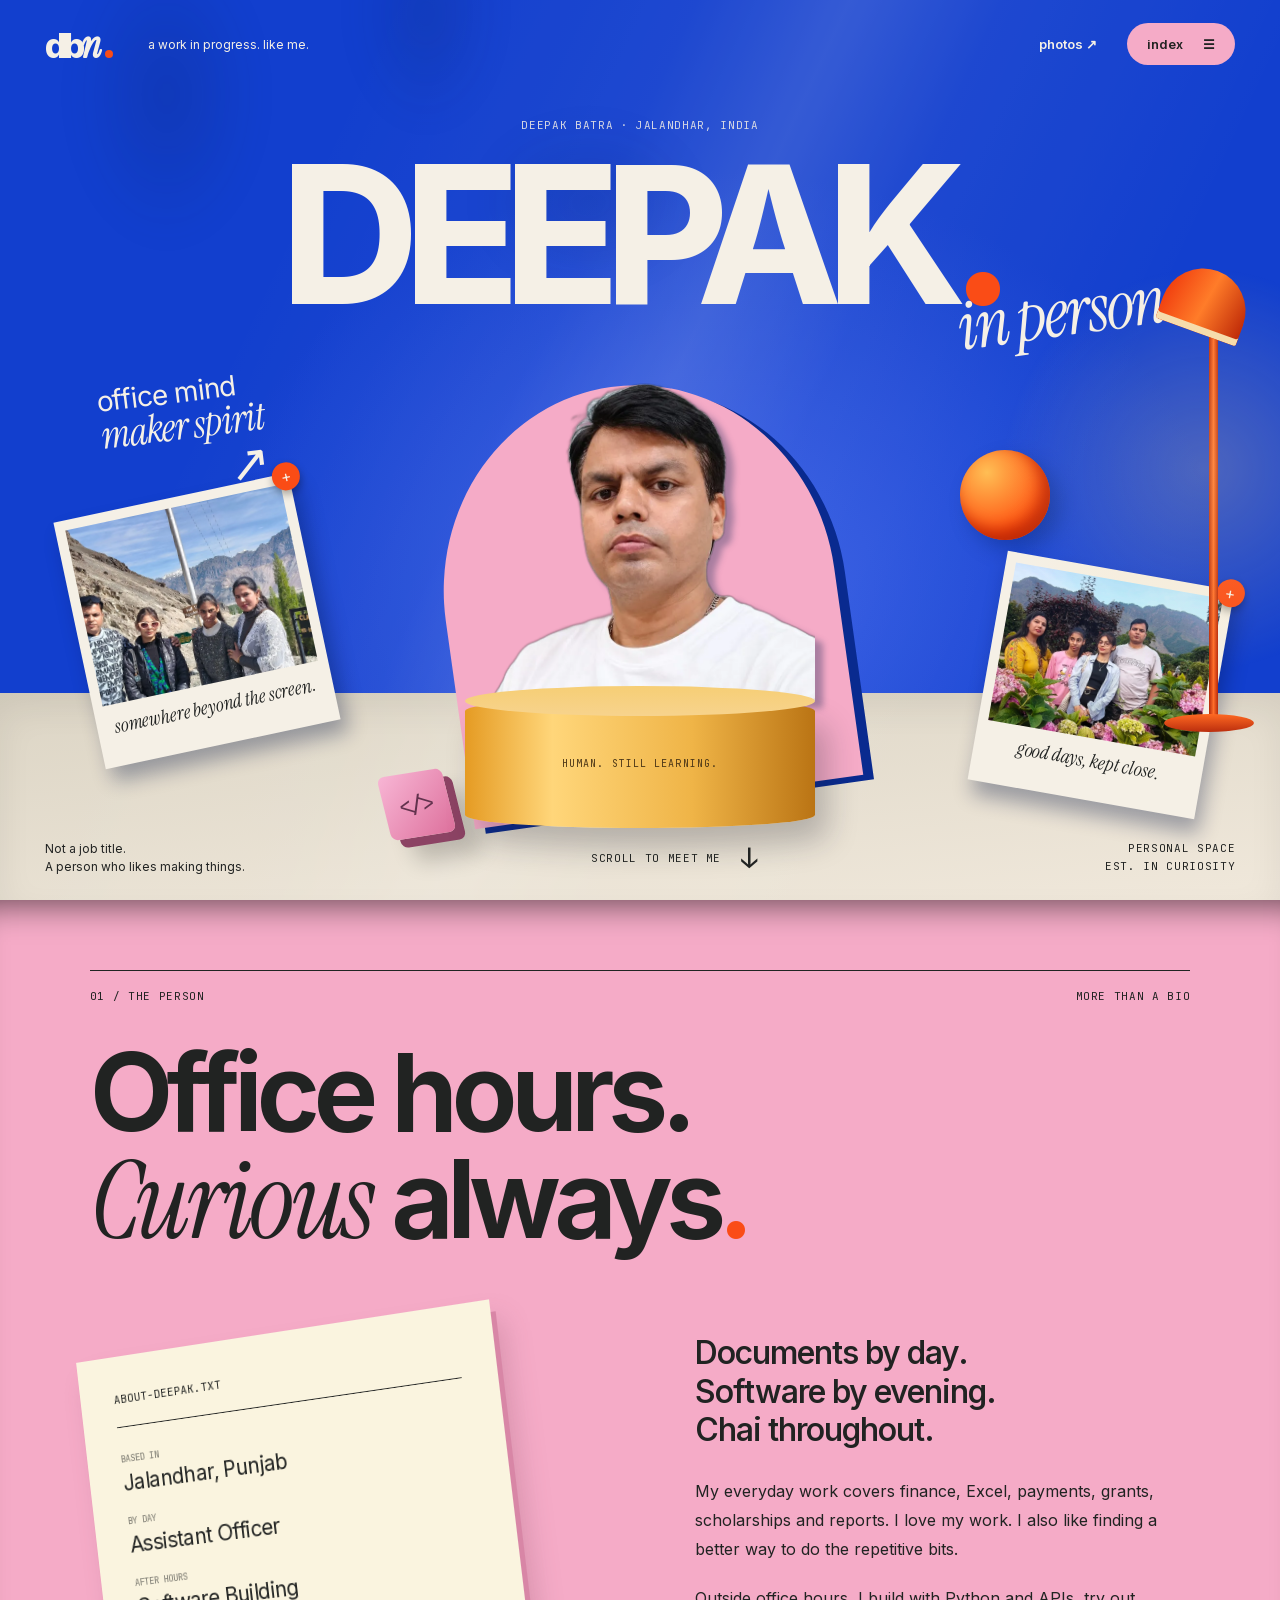
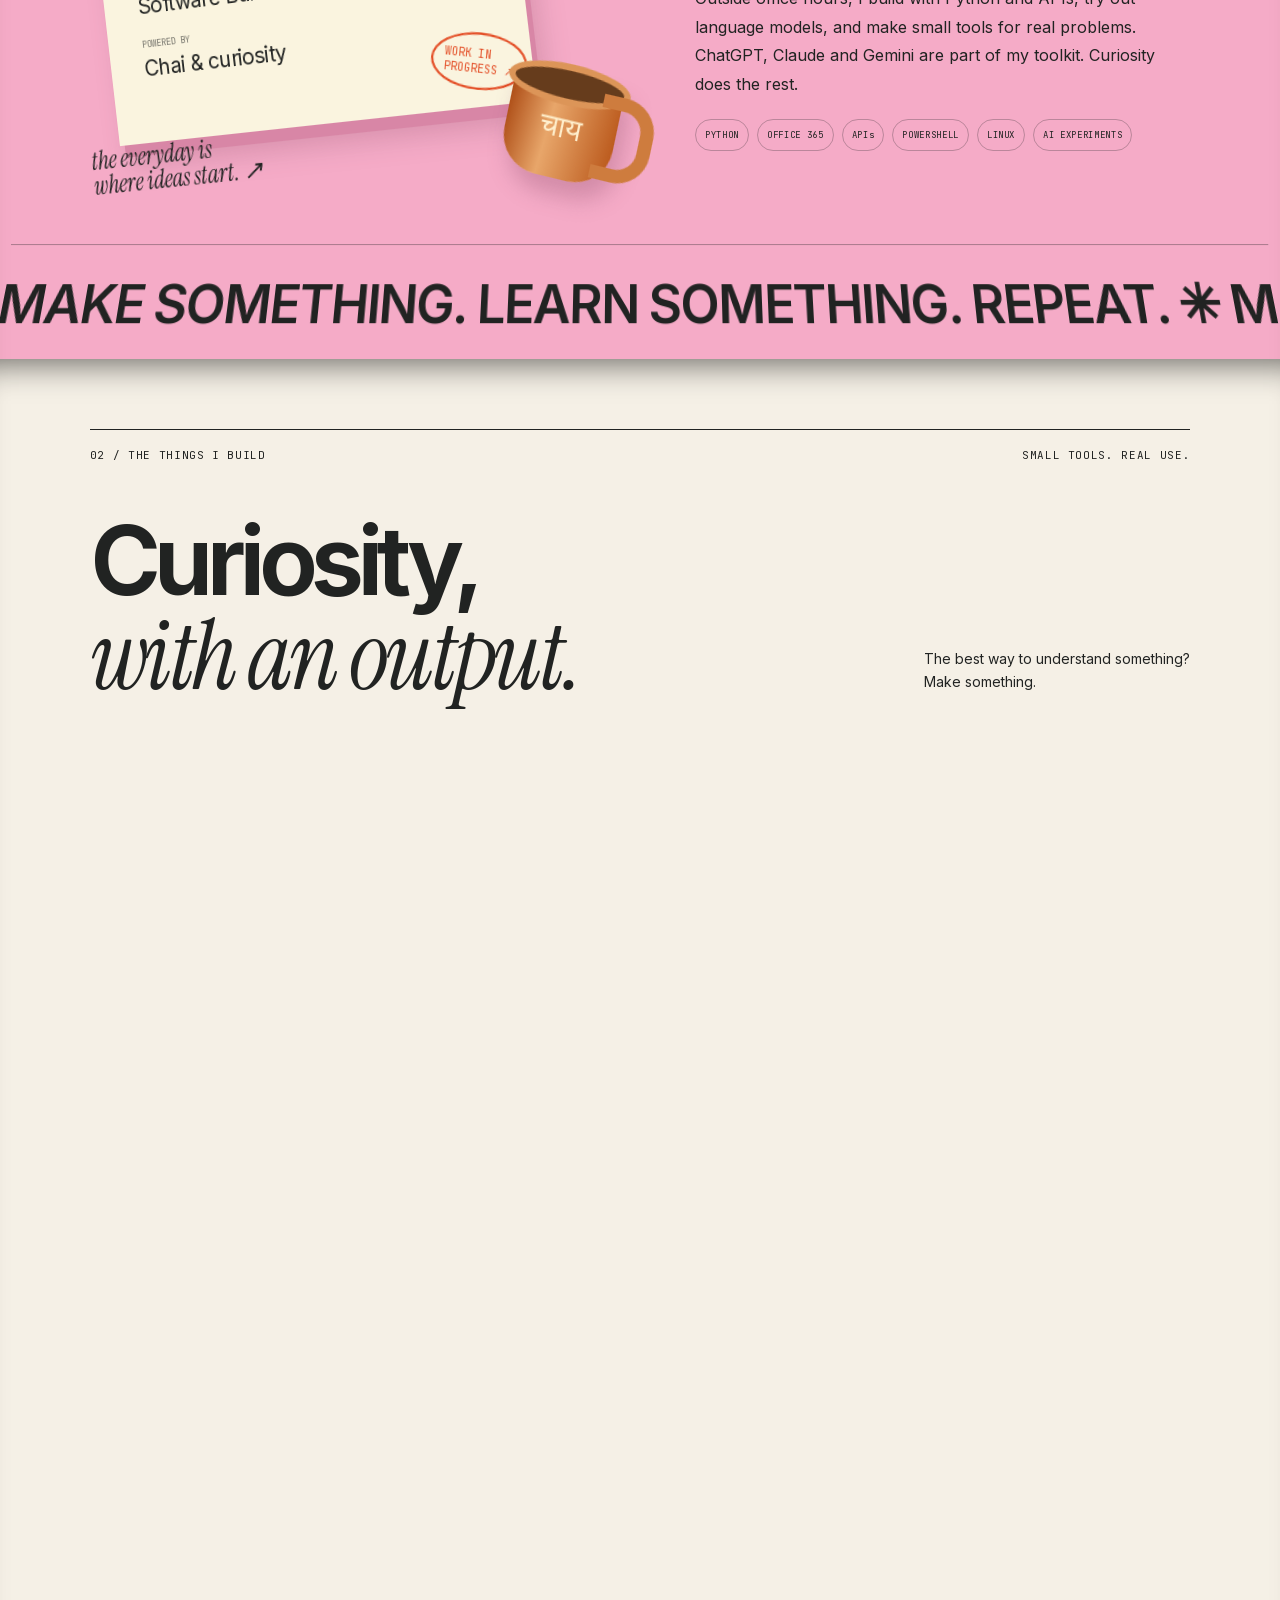
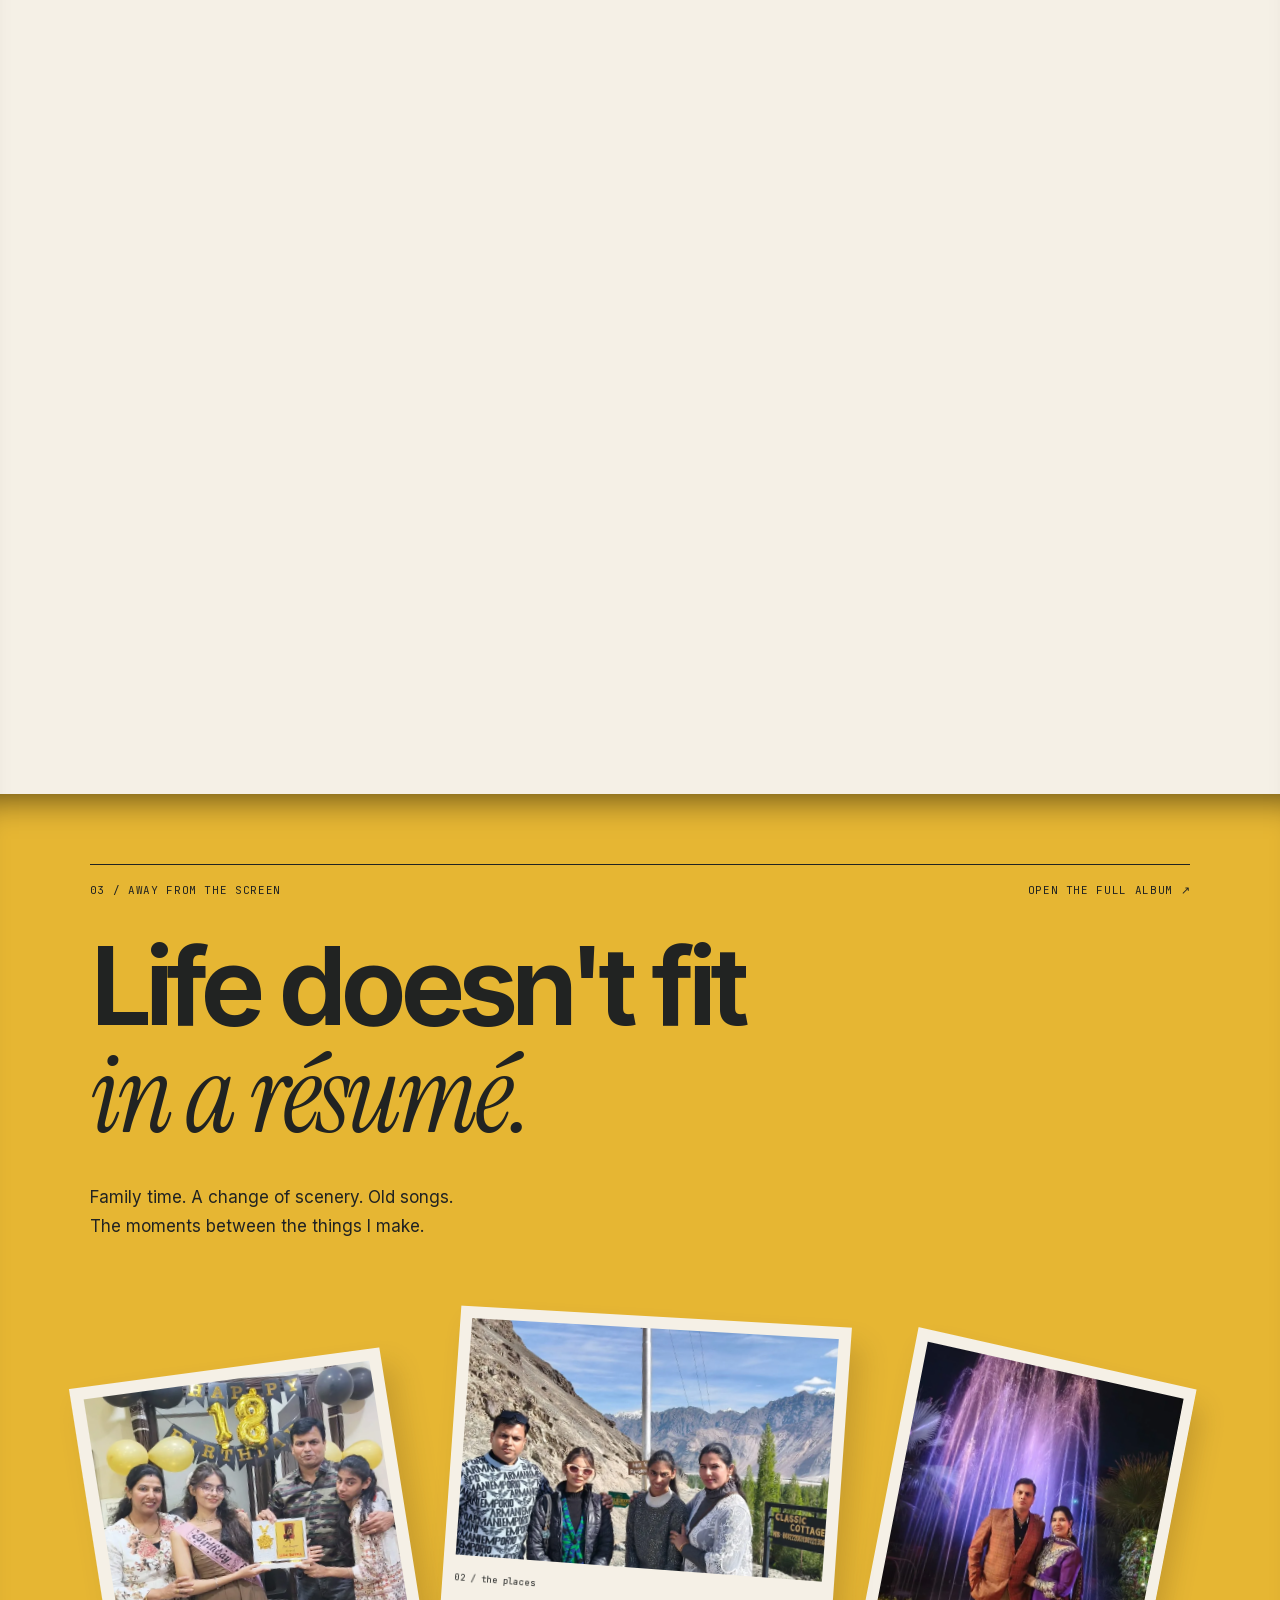
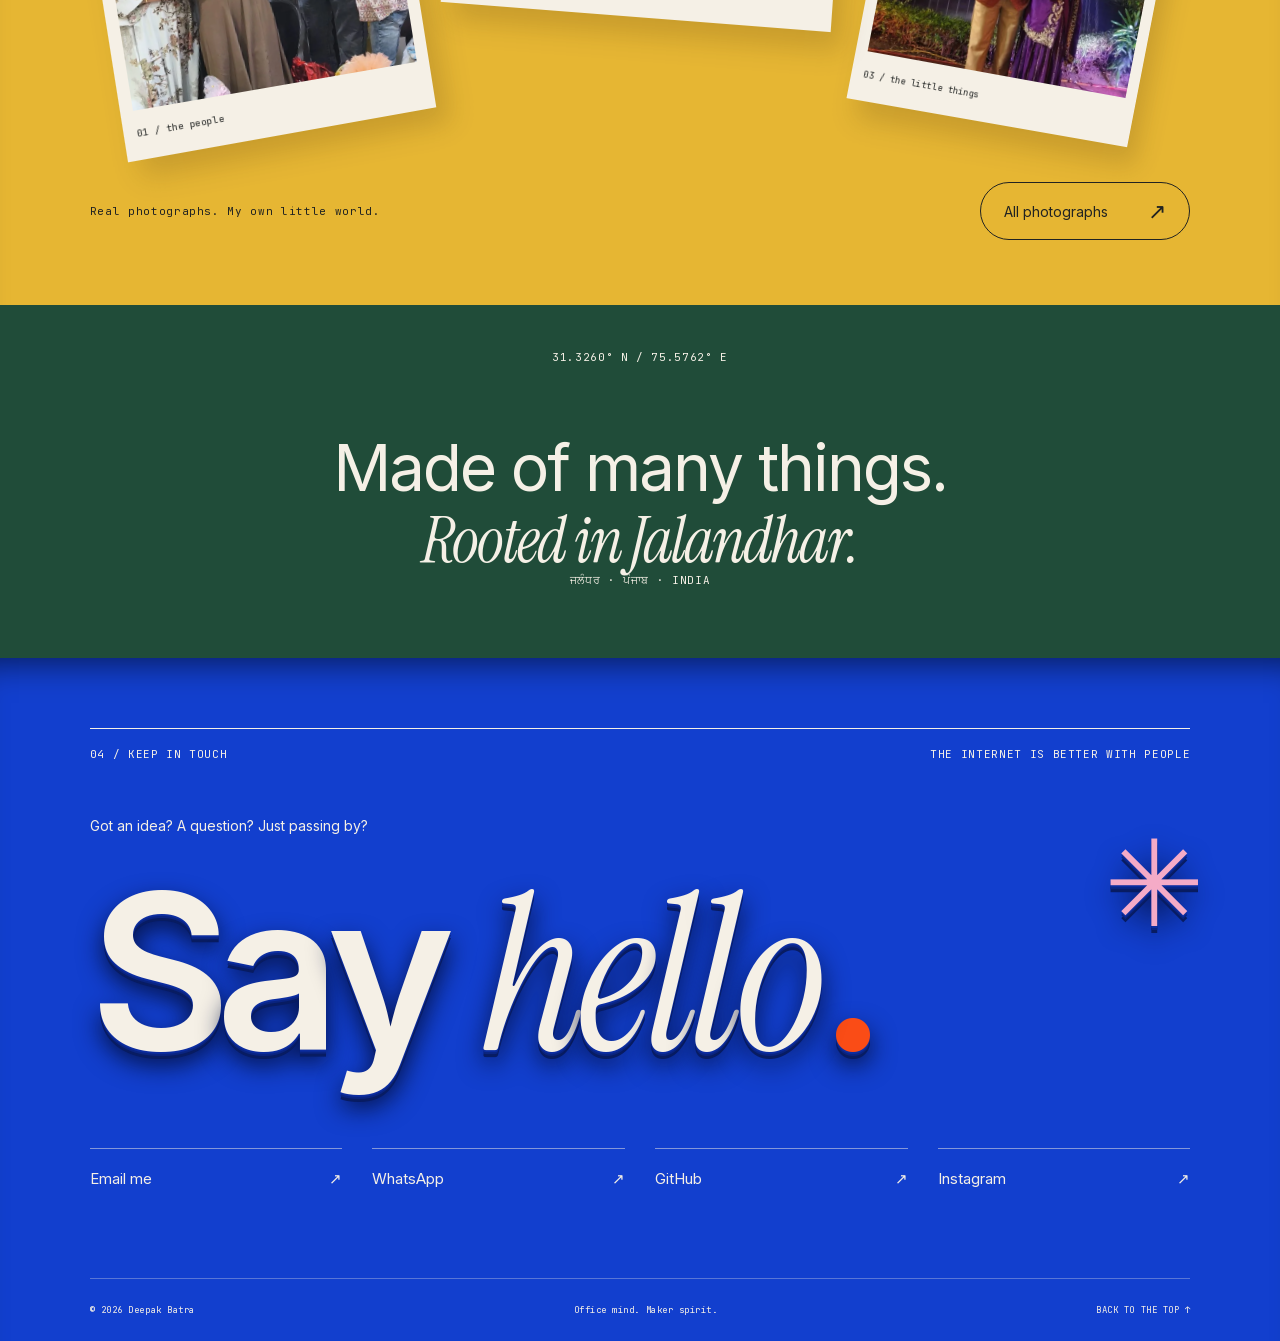
==== index.html @ c592c17b "Refactor index.html for improved layout and animations Updated styles and structure for various sect" ====
<!DOCTYPE html>
<html lang="en">
<head>
<meta charset="UTF-8"><meta name="viewport" content="width=device-width, initial-scale=1">
<title>Deepak Batra | Office mind. Maker spirit.</title>
<meta name="description" content="Deepak Batra, Assistant Officer and software builder in Jalandhar, Punjab. A little work, a little life, a lot of curiosity.">
<meta name="theme-color" content="#123fce"><link rel="canonical" href="https://deepak.my.id/">
<meta property="og:title" content="Deepak Batra | Office mind. Maker spirit."><meta property="og:description" content="A little work, a little life, a lot of curiosity. From Jalandhar, Punjab."><meta property="og:image" content="https://deepak.my.id/portrait-720.jpg"><meta property="og:url" content="https://deepak.my.id/"><meta property="og:type" content="website"><meta name="twitter:card" content="summary_large_image">
<link rel="icon" href="icon.svg"><link rel="manifest" href="manifest.webmanifest"><link rel="preload" href="f-inter.woff2" as="font" type="font/woff2" crossorigin><style>@font-face{font-family:Inter;src:url('f-inter.woff2') format('woff2');font-weight:100 900;font-display:swap}@font-face{font-family:Instrument;src:url('f-instrument-serif.woff2') format('woff2');font-display:swap}@font-face{font-family:Instrument;src:url('f-instrument-serif-italic.woff2') format('woff2');font-style:italic;font-display:swap}@font-face{font-family:Mono;src:url('f-jetbrains-mono.woff2') format('woff2');font-display:swap}
:root{--blue:#123fce;--pink:#f5abc7;--cream:#f5f0e6;--ink:#212322;--orange:#fa4c16;--yellow:#e6b633;--green:#204c39}*{box-sizing:border-box}html{scroll-behavior:smooth;scroll-padding-top:90px}body{margin:0;background:var(--blue);font-family:Inter,Arial,sans-serif;color:var(--ink);-webkit-font-smoothing:antialiased}a{color:inherit;text-decoration:none}button{font:inherit;cursor:pointer}a:focus-visible,button:focus-visible{outline:3px solid var(--orange);outline-offset:5px}::selection{background:var(--orange);color:var(--cream)}h1,h2,h3,p,figure{margin:0}h2{font-size:clamp(64px,8.5vw,132px);line-height:.98;letter-spacing:-.065em;font-weight:650}h2 em{font-family:Instrument,Georgia,serif;font-weight:400;letter-spacing:-.035em}small{font:12px Mono,monospace}.dot{color:var(--orange)}.eyebrow,.section-label,.edition,.scroll-link,.skills,.album-photo span,.album-footer>span,footer,.hometown>span{font:11px Mono,monospace;letter-spacing:.06em}.skip{position:fixed;left:15px;top:-100px;background:var(--cream);padding:15px;z-index:200}.skip:focus{top:10px}.nav{position:fixed;top:0;left:0;width:100%;height:88px;padding:0 3.5%;display:flex;align-items:center;gap:35px;color:var(--cream);z-index:100;transition:background .3s,color .3s}.nav.scrolled{background:rgba(245,240,230,.96);color:var(--ink);border-bottom:1px solid #21232220;backdrop-filter:blur(10px)}.brand{font-size:35px;font-weight:800;letter-spacing:-4px;display:flex;align-items:baseline}.brand span{font-family:Instrument,serif;font-style:italic;font-size:39px}.brand i{display:block;width:8px;height:8px;border-radius:50%;background:var(--orange);margin-left:8px}.nav-caption{font-size:12px}.nav>nav{margin-left:auto;display:flex;align-items:center;gap:30px;font-size:13px;font-weight:600}.nav button{border:0;background:var(--pink);color:var(--ink);border-radius:40px;padding:13px 20px;display:flex;gap:20px;align-items:center}.nav a:hover{text-decoration:underline;text-underline-offset:5px}#index-menu{position:fixed;right:3%;top:96px;padding:35px;background:var(--cream);border-radius:3px;z-index:110;box-shadow:0 20px 60px #0005;width:min(520px,94%)}#index-menu[hidden]{display:none}#index-menu nav{display:flex;flex-direction:column}#index-menu a{font-size:28px;letter-spacing:-1px;border-bottom:1px solid #2223;padding:16px 0}#index-menu small{color:var(--blue);margin-right:20px}#index-menu p{font-size:11px;margin-top:25px;display:flex;justify-content:space-between}.hero{height:max(800px,100svh);min-height:800px;max-height:1150px;position:relative;overflow:hidden;color:var(--cream);background:radial-gradient(ellipse at 56% 65%,#3960e5 0,transparent 50%),var(--blue)}.hero:after{content:'';position:absolute;bottom:0;height:23%;width:100%;background:linear-gradient(174deg,#dcd5c5,#f0e8db);z-index:0;box-shadow:inset 0 15px 35px #0001}.hero-title{position:relative;text-align:center;z-index:2;padding:118px 30px 0}.hero-title h1{font-size:clamp(90px,15vw,230px);line-height:.86;font-weight:760;letter-spacing:-.085em;white-space:nowrap;margin-top:20px}.hero-title h1 em{font-family:Instrument,serif;display:block;font-size:.35em;font-weight:400;letter-spacing:-.03em;position:absolute;right:9%;top:90%;transform:rotate(-8deg)}.hero-title .eyebrow{opacity:.85}.hero-stage{position:absolute;inset:0;perspective:1200px;z-index:3;pointer-events:none}.portrait-sculpture{position:absolute;width:350px;left:calc(50% - 175px);bottom:8%;z-index:3;will-change:transform}.cutout{width:100%;height:auto;display:block;position:relative;z-index:2;filter:drop-shadow(8px 6px 3px #00194a50)}.portrait-halo{position:absolute;inset:7% -6% 5%;border-radius:50% 50% 0 0;background:var(--pink);transform:rotate(-8deg);z-index:0;box-shadow:10px 6px 0 #092a8f}.plinth{height:130px;margin-top:-4px;position:relative;background:linear-gradient(90deg,#e59b23,#ffd67a 25%,#efb447 65%,#ba7414);border-radius:50% / 10%;box-shadow:12px 20px 30px #1c1b2740;z-index:2;display:flex;align-items:center;justify-content:center}.plinth:before{content:'';position:absolute;top:-12px;width:100%;height:30px;border-radius:50%;background:linear-gradient(#f6ce75,#f7d38d);z-index:-1}.plinth span{font:10px Mono,monospace;color:#4d3818;letter-spacing:.11em}.photo{padding:10px 10px 27px;background:var(--cream);box-shadow:6px 14px 20px #00133e55;width:240px;position:absolute;bottom:17%;color:var(--ink);transform:rotate(var(--rot))}.photo img{width:100%;height:180px;object-fit:cover;display:block}.photo figcaption{font-family:Instrument,serif;font-style:italic;text-align:center;font-size:19px;padding-top:10px}.photo-left{left:6%;--rot:-12deg}.photo-right{right:5%;bottom:11%;--rot:10deg;width:230px}.photo-right img{height:160px}.orbit-label{position:absolute;left:8%;top:42%;font-size:28px;line-height:1;letter-spacing:-1px;transform:rotate(-7deg)}.orbit-label em{font-family:Instrument,serif;font-size:39px}.orbit-label>span{font-size:50px;display:block;text-align:right}.sun-disc{position:absolute;right:18%;top:50%;width:90px;height:90px;background:radial-gradient(circle at 30% 25%,#ffbe54,#ff4d0d 70%);border-radius:50%;box-shadow:inset -8px -9px 15px #bf2906,10px 10px 20px #09266960}.lamp{position:absolute;right:2%;bottom:20%;height:49%;width:90px;z-index:0}.lamp b{height:100%;width:9px;background:linear-gradient(90deg,#b52909,#ff6e29,#b72909);position:absolute;left:50%;border-radius:8px}.lamp i{position:absolute;left:0;top:-10px;width:85px;height:65px;border-radius:45px 45px 3px 3px;background:linear-gradient(100deg,#ef370c,#ff7c29,#bd2807);transform:rotate(20deg);z-index:2;box-shadow:inset 0 -7px 0 #f6dcab}.lamp span{position:absolute;bottom:-12px;width:90px;height:18px;background:linear-gradient(#ff6922,#bb2e0e);border-radius:50%}.cube{position:absolute;bottom:7%;left:30%;width:65px;height:65px;background:linear-gradient(135deg,#f8b6d5,#dd709c);transform:rotate(-14deg) skewY(5deg);border-radius:7px;box-shadow:8px 9px 0 #8c4364,20px 25px 22px #0003;display:grid;place-content:center;color:#62324d;font:22px Mono}.hero-bottom{position:absolute;bottom:24px;left:3.5%;right:3.5%;display:flex;justify-content:space-between;align-items:end;z-index:4;color:var(--ink)}.hero-bottom p{font-size:12px;line-height:1.5}.scroll-link{display:flex;align-items:center;gap:20px}.scroll-link span{font-size:28px}.edition{text-align:right;line-height:1.7}.section-label{display:flex;justify-content:space-between;gap:20px;padding-bottom:36px;border-top:1px solid currentColor;padding-top:18px;opacity:.8}.about{background:var(--pink);padding:70px 7% 0;overflow:hidden}.about h2{max-width:1000px}.about-layout{display:grid;grid-template-columns:1fr 1fr;gap:10%;align-items:center;padding:80px 0 95px}.about-copy p{font-size:16px;line-height:1.8;margin-bottom:20px;max-width:490px}.about-copy .lead{font-size:32px;line-height:1.2;letter-spacing:-1px;font-weight:550;margin-bottom:28px}.about-art{position:relative;min-height:410px;perspective:800px}.paper{width:85%;padding:35px;background:#faf4df;transform:rotate(-7deg);box-shadow:5px 12px 0 #d886a6,10px 20px 25px #72395438}.paper>span{font:11px Mono;border-bottom:1px solid;padding-bottom:20px;display:block}.paper dl{margin:25px 0}.paper dt{font:9px Mono;opacity:.6;margin-top:19px}.paper dd{font-size:21px;letter-spacing:-.6px;margin:5px 0 0}.paper-stamp{color:#e34c24;border:2px solid;padding:10px;font:10px Mono;line-height:1.3;position:absolute;right:18px;bottom:28px;transform:rotate(12deg);border-radius:50%}.mug{position:absolute;width:100px;height:94px;background:linear-gradient(95deg,#ac4b14,#e8a66a 40%,#ba581b);bottom:-5px;right:-2%;border-radius:8px 8px 35px 35px;transform:rotate(12deg);box-shadow:8px 14px 20px #75385445;display:grid;place-items:center;color:#fff0ce;font-size:27px}.mug:before{content:'';position:absolute;top:-9px;width:100px;height:25px;border:6px solid #dc9558;background:#663c1c;border-radius:50%}.mug:after{content:'';position:absolute;right:-33px;top:10px;width:38px;height:52px;border:12px solid #ce7c3e;border-left:0;border-radius:0 30px 30px 0}.scribble{position:absolute;left:0;bottom:-32px;transform:rotate(-7deg);font:24px/1 Instrument,serif;font-style:italic}.skills{display:flex;flex-wrap:wrap;gap:8px}.skills span{border:1px solid #21232244;border-radius:30px;padding:9px;font-size:9px}.marquee{border-top:1px solid #21232255;white-space:nowrap;font-size:clamp(24px,4vw,60px);font-weight:600;letter-spacing:-2px;padding:25px 0;margin:0 -8.2%}.marquee span{display:block;width:max-content;animation:marquee 28s linear infinite}@keyframes marquee{to{transform:translateX(-50%)}}.work{background:var(--cream);padding:70px 7% 110px}.work-heading{display:flex;justify-content:space-between;gap:40px;align-items:end;margin:15px 0 65px}.work-heading h2{font-size:clamp(60px,7.5vw,110px)}.work-heading p{font-size:14px;line-height:1.7;padding-bottom:10px}.work-deck{padding-bottom:25px}.work-card{position:sticky;top:calc(108px + var(--i)*10px);background:var(--card);color:var(--card-ink);border-radius:10px;margin-top:25px;padding:40px;min-height:420px;box-shadow:0 -3px 0 #fff7,0 18px 35px #24232225;transform:rotate(var(--angle));transform-origin:50% 0;display:grid;grid-template-columns:1.15fr 1fr;gap:40px;overflow:hidden}.work-card small{font-size:10px;letter-spacing:.06em}.work-card h3{font-size:clamp(35px,4.8vw,68px);letter-spacing:-.06em;line-height:1.02;margin:35px 0 22px}.work-card p{font-size:14px;line-height:1.7;max-width:420px}.work-card .project-link{display:inline-block;border-bottom:1px solid;padding:12px 0;margin-top:16px;font-size:13px}.work-demo{align-self:center;justify-self:center;width:100%;height:270px;display:flex;align-items:center;justify-content:center;position:relative;perspective:800px}.demo-window{background:#fffbf0;color:var(--ink);width:90%;min-height:200px;border-radius:8px;box-shadow:12px 16px 0 #0003;transform:rotateY(-10deg) rotateZ(5deg);padding:22px;font-family:Mono;font-size:12px}.window-dots{border-bottom:1px solid #21232233;letter-spacing:5px;color:#ce704c;padding-bottom:15px;font-size:12px}.demo-window pre{font-size:12px;line-height:1.9;white-space:pre-wrap}.record{width:210px;height:210px;border-radius:50%;background:repeating-radial-gradient(#282724 0 2px,#181918 3px 5px);box-shadow:15px 22px 20px #0003;display:grid;place-items:center;transform:rotate(-15deg)}.record div{border-radius:50%;width:90px;height:90px;background:var(--pink);color:var(--ink);display:grid;place-items:center;text-align:center;font:11px Mono;transform:rotate(15deg)}.record div:after{content:'';height:10px;width:10px;background:var(--cream);border-radius:50%;position:absolute}.demo-grid{width:220px;height:220px;display:grid;grid-template-columns:1fr 1fr;gap:12px;transform:rotate(-8deg)}.demo-grid span{display:grid;place-content:center;background:#ffffff44;border-radius:12px;font-size:50px;box-shadow:6px 7px 0 #0003}.life{padding:70px 7% 0;background:var(--yellow);overflow:hidden}.life-intro{font-size:17px;line-height:1.7;margin-top:35px}.album{display:grid;grid-template-columns:1fr 1.3fr 1fr;gap:4%;align-items:center;padding:90px 10px 70px}.album-photo{padding:12px 12px 20px;background:var(--cream);box-shadow:12px 18px 25px #553b1233;display:block;transition:transform .4s}.album-photo img{width:100%;height:310px;object-fit:cover;display:block}.album-photo span{display:block;padding-top:17px;font-size:9px}.a1{transform:rotate(-9deg)}.a2{transform:rotate(4deg);z-index:2}.a2 img{height:240px}.a3{transform:rotate(11deg)}.album-photo:hover{transform:rotate(0) translateY(-12px)}.album-footer{display:flex;align-items:center;justify-content:space-between;padding:10px 0 65px}.pill{border:1px solid;border-radius:40px;padding:15px 23px;font-size:14px;display:flex;gap:40px;align-items:center}.pill span{font-size:22px}.hometown{margin:0 -8.2%;background:var(--green);color:var(--cream);padding:55px 8%;text-align:center;position:relative}.hometown p{font-size:clamp(36px,5vw,70px);line-height:1.1;letter-spacing:-2px;margin:30px 0}.hometown em{font-family:Instrument,serif;font-weight:400}.contact{padding:70px 7% 25px;background:var(--blue);color:var(--cream);overflow:hidden}.contact>p{font-size:14px;margin:20px 0 30px}.contact h2{font-size:clamp(100px,17vw,245px);white-space:nowrap;position:relative;font-weight:600}.hello-star{position:absolute;right:0;top:-40px;color:var(--pink);font-weight:400;font-size:.55em;animation:spin 40s linear infinite}@keyframes spin{to{transform:rotate(360deg)}}.contact-links{display:grid;grid-template-columns:repeat(4,1fr);gap:30px;margin:65px 0 90px}.contact-links a{border-top:1px solid #f5f0e680;padding-top:20px;display:flex;justify-content:space-between;font-size:15px}.contact-links a:hover{color:var(--pink)}footer{display:flex;justify-content:space-between;gap:20px;align-items:center;border-top:1px solid #f5f0e650;padding-top:25px;font-size:9px}.floating-gallery,.back-top{position:fixed;bottom:18px;z-index:40;background:var(--cream);color:var(--ink);border:1px solid #21232244;box-shadow:0 3px 10px #0002;font:10px Mono;display:none}.floating-gallery{left:15px;border-radius:30px;padding:13px 17px}.back-top{right:15px;border-radius:50%;width:40px;height:40px;place-content:center;font-size:20px}body.past-hero .back-top{display:grid}
@media(min-width:1600px){.portrait-sculpture{width:430px;left:calc(50% - 215px)}.photo-left{left:11%;width:300px}.photo-right{right:10%;width:290px}.photo img{height:230px}.photo-right img{height:210px}.orbit-label{left:12%}}
@media(max-width:850px){.nav-caption{display:none}.hero-title{padding-top:130px}.hero-title h1{font-size:17vw}.hero-title h1 em{right:7%;top:108%}.photo-left{left:-3%;width:195px;bottom:24%}.photo-right{right:-3%;width:190px;bottom:14%}.photo img{height:145px}.photo-right img{height:130px}.portrait-sculpture{width:300px;left:calc(50% - 150px);bottom:10%}.orbit-label{top:36%;left:5%;font-size:21px}.orbit-label em{font-size:29px}.lamp{height:40%;right:-3%;bottom:24%}.sun-disc{width:65px;height:65px;right:9%;top:40%}.cube{left:27%;bottom:8%;width:45px;height:45px;font-size:16px}.about-layout{gap:8%;padding-top:65px}.paper{width:100%;padding:25px}.paper dd{font-size:18px}.paper-stamp{display:none}.about-copy .lead{font-size:27px}.about-art{min-height:380px}.work-card{padding:30px;gap:20px}.work-card h3{font-size:40px}.album-photo img{height:230px}.a2 img{height:190px}.contact-links{gap:20px}.edition{display:none}.hero-bottom{align-items:center}}
@media(max-width:600px){html{scroll-padding-top:80px}.nav{height:72px;padding:0 5%}.brand{font-size:30px}.brand span{font-size:34px}.nav>nav{gap:18px;font-size:12px}.nav button{padding:10px 15px;gap:16px}#index-menu{top:80px;padding:20px}#index-menu a{font-size:24px}.hero{height:850px;min-height:850px;max-height:none}.hero-title{padding:108px 15px 0}.hero-title .eyebrow{font-size:9px;letter-spacing:.09em}.hero-title h1{font-size:20vw;letter-spacing:-.08em;margin-top:23px}.hero-title h1 em{font-size:.5em;right:8%;top:111%}.portrait-sculpture{width:240px;left:calc(50% - 120px);bottom:17%}.plinth{height:105px}.plinth span{font-size:8px}.photo-left{width:130px;left:-18px;bottom:26%;padding:6px 6px 15px;z-index:1;--rot:-14deg}.photo-right{width:128px;right:-17px;bottom:18%;padding:6px 6px 15px;z-index:4;--rot:14deg}.photo img{height:115px}.photo-right img{height:90px}.photo figcaption{font-size:12px;padding-top:7px}.orbit-label{left:7%;top:35%;font-size:16px;letter-spacing:-.5px}.orbit-label em{font-size:24px}.orbit-label>span{font-size:30px}.sun-disc{width:50px;height:50px;top:37%;right:9%}.lamp{right:-12px;height:250px;bottom:26%;transform:scale(.7);transform-origin:bottom right}.cube{bottom:14%;left:16%;width:40px;height:40px;font-size:14px}.hero:after{height:29%}.hero-bottom{bottom:30px;left:6%;right:6%;display:block}.hero-bottom p{font-size:12px}.scroll-link{position:absolute;right:0;bottom:0;font-size:8px;gap:9px;max-width:140px;line-height:1.7}.scroll-link span{font-size:24px}.section-label{font-size:9px;padding-bottom:30px;padding-top:15px;gap:15px}.section-label span:last-child{text-align:right}.about,.work,.life,.contact{padding-left:6%;padding-right:6%;padding-top:46px}h2{font-size:62px;letter-spacing:-.06em}.about h2{font-size:16vw}.about-layout{grid-template-columns:1fr;gap:70px;padding:55px 0 65px}.about-art{width:90%;margin:auto;min-height:345px}.paper{width:90%;padding:28px}.paper dd{font-size:20px}.mug{width:85px;height:80px;right:-3%}.mug:before{width:85px}.scribble{font-size:22px;bottom:-32px}.about-copy p{font-size:15px}.about-copy .lead{font-size:32px}.skills{gap:6px}.skills span{padding:8px;font-size:9px}.marquee{margin:0 -7%;padding:18px 0;font-size:30px;letter-spacing:-1px}.work{padding-bottom:65px}.work-heading{display:block;margin:5px 0 40px}.work-heading h2{font-size:15vw}.work-heading p{font-size:13px;margin-top:25px}.work-card{top:calc(86px + var(--i)*5px);grid-template-columns:1fr;gap:16px;padding:25px;min-height:510px;margin-top:24px;transform:rotate(calc(var(--angle)*.5))}.work-card small{font-size:9px}.work-card h3{font-size:39px;margin:22px 0 16px}.work-card p{font-size:13px;line-height:1.6}.work-demo{height:175px}.demo-window{min-height:155px;max-width:240px;padding:15px}.demo-window pre{font-size:10px;line-height:1.6}.record{width:150px;height:150px}.record div{width:67px;height:67px;font-size:8px}.demo-grid{width:155px;height:155px;gap:9px}.demo-grid span{font-size:35px}.life h2{font-size:15vw}.life-intro{font-size:14px;line-height:1.6;margin-top:25px}.album{grid-template-columns:1fr 1fr;gap:7%;padding:55px 3px 35px;align-items:center}.album-photo{padding:7px 7px 14px}.album-photo img{height:190px}.a2 img{height:140px}.a3{width:65%;grid-column:1/-1;justify-self:center;margin-top:20px;transform:rotate(-5deg)}.a3 img{height:220px;object-position:center 65%}.album-photo span{font-size:8px;padding-top:12px}.album-footer{align-items:start;gap:20px;flex-direction:column;padding-bottom:40px}.album-footer>span{font-size:9px}.pill{width:100%;justify-content:space-between;padding:12px 18px}.hometown{margin:0 -7%;padding:40px 7%}.hometown>span{font-size:9px}.hometown p{font-size:37px;letter-spacing:-1px;margin:25px 0}.contact{padding-bottom:90px}.contact .section-label{font-size:8px}.contact>p{font-size:12px;max-width:250px;line-height:1.6}.contact h2{font-size:21vw;letter-spacing:-.07em}.hello-star{font-size:.42em;top:-10px;right:-4%}.contact-links{grid-template-columns:1fr 1fr;gap:30px 22px;margin:45px 0 60px}.contact-links a{font-size:13px;padding-top:15px}footer{flex-wrap:wrap;gap:18px;font-size:8px}footer span:nth-child(2){display:none}footer a{margin-left:auto}.floating-gallery{display:block}.back-top{bottom:18px}}
@media(prefers-reduced-motion:reduce){html{scroll-behavior:auto}*,*:before,*:after{animation:none!important;transition:none!important}.work-card{position:relative;top:auto}.hero-stage [data-depth]{will-change:auto}}

@media(max-width:600px){.hero-bottom{bottom:82px}.hero{height:850px}.hero-bottom .scroll-link{bottom:0}}
/* interactive prints, living light, project close-ups (2026-11-22) */
.light-sweep{position:absolute;inset:-25%;background:linear-gradient(115deg,transparent 32%,#ffe9b60d 44%,#fff6e026 50%,#ffe9b60d 56%,transparent 68%);mix-blend-mode:screen;animation:sweep 24s ease-in-out infinite alternate;pointer-events:none;z-index:1}
@keyframes sweep{from{transform:translateX(-16%)}to{transform:translateX(16%)}}
.leaf-shadow{position:absolute;top:-12%;left:-8%;width:75%;height:75%;background:radial-gradient(130px 210px at 28% 30%,#071a4529,transparent 70%),radial-gradient(100px 160px at 55% 18%,#071a4524,transparent 70%),radial-gradient(160px 120px at 72% 46%,#071a4520,transparent 70%);filter:blur(15px);animation:leaves 19s ease-in-out infinite alternate;pointer-events:none;z-index:1}
@keyframes leaves{from{transform:translate(0,0)}to{transform:translate(5%,4%) rotate(2.5deg)}}
.pointer-light{position:absolute;width:640px;height:640px;left:var(--lx,72%);top:var(--ly,38%);transform:translate(-50%,-50%);background:radial-gradient(circle,#fff3d614,transparent 62%);pointer-events:none;z-index:2;opacity:0;transition:opacity .9s}
.hero.lit .pointer-light{opacity:1}
.lamp-glow{position:absolute;top:-40px;left:-190px;width:460px;height:460px;background:radial-gradient(circle,#ffd98f40,transparent 62%);animation:breathe 9s ease-in-out infinite;pointer-events:none;z-index:1}
@keyframes breathe{0%,100%{opacity:.4}50%{opacity:.7}}
.photo{pointer-events:auto;cursor:pointer;transition:box-shadow .5s}
.photo:after{content:'+';position:absolute;right:-11px;top:-11px;width:28px;height:28px;border-radius:50%;background:var(--orange);color:var(--cream);display:grid;place-content:center;font-size:16px;line-height:1;box-shadow:0 4px 9px #0005;transition:transform .45s}
.photo:hover:after,.photo:focus-visible:after{transform:scale(1.15)}
.photo.open{position:fixed;left:50%;top:50%;transform:translate(-50%,-52%) rotate(0);width:min(78vw,380px);z-index:150;box-shadow:0 40px 90px #000d1fb0;animation:printIn .45s cubic-bezier(.25,.9,.3,1.1)}
.photo.open img{height:auto;max-height:52vh}
.photo.open figcaption{font-size:21px}
.photo.open:after{content:'\00d7';font-size:19px}
@keyframes printIn{from{opacity:0;transform:translate(-50%,-46%) scale(.55) rotate(-4deg)}to{opacity:1;transform:translate(-50%,-52%) scale(1) rotate(0)}}
#photo-dim{position:fixed;inset:0;background:#08143880;opacity:0;pointer-events:none;transition:opacity .45s;z-index:140}
#photo-dim.on{opacity:1;pointer-events:auto}
.closeup-toggle{margin-top:20px;border:1px solid currentColor;background:transparent;color:inherit;border-radius:30px;padding:11px 19px;font:10px Mono,monospace;letter-spacing:.08em}
.closeup-toggle:hover{background:#ffffff22}
.closeup{display:none;margin-top:24px;flex-direction:column;gap:16px}
.work-card.expanded .closeup{display:flex}
.closeup-note{font-family:Instrument,Georgia,serif;font-style:italic;font-size:19px;line-height:1.5;max-width:560px;margin:0}
.closeup-stack{font-size:9px;letter-spacing:.08em;opacity:.75;border-top:1px solid currentColor;padding-top:13px;display:block}
img.closeup-shot{width:min(100%,330px);height:auto;border-radius:6px;box-shadow:9px 12px 0 #0003;transform:rotate(-2deg);transition:transform .45s;background:#fff}
img.closeup-shot:hover{transform:rotate(0) scale(1.04)}
@media(max-width:600px){img.closeup-shot{width:min(100%,260px)}.closeup-note{font-size:16px}.photo.open figcaption{font-size:16px}}
@media(prefers-reduced-motion:reduce){.photo.open{animation:none!important}}

/* site-wide depth pass (2026-11-22 eve): scroll-driven 3D through every section */
.about,.work,.life,.contact{perspective:1300px}
.about-layout{perspective:1200px}
.skills{perspective:900px}
.contact-links{perspective:1000px}
.work-deck{perspective:1100px}
.depth-in{opacity:0;transform:rotateX(22deg) translateY(64px);transform-origin:50% 100%;transition:opacity .7s ease,transform .85s cubic-bezier(.19,.7,.25,1)}
.depth-in.seen{opacity:1;transform:none}
.work-card{transform:rotate(var(--angle)) rotateX(var(--crx,0deg)) translateY(var(--cty,0px)) scale(var(--csc,1))}
@media(max-width:600px){.work-card{transform:rotate(calc(var(--angle)*.5)) rotateX(var(--crx,0deg)) translateY(var(--cty,0px)) scale(var(--csc,1))}}
.about-art{transform:rotateY(var(--ry,0deg))}
.paper{transform:rotate(-7deg) translateZ(34px);transform-style:preserve-3d}
.paper-stamp{transform:rotate(12deg) translateZ(60px)}
.mug{transform:rotate(12deg) translateZ(70px)}
.scribble{transform:rotate(-7deg) translateZ(48px)}
.a1{transform:rotate(-9deg) translateY(var(--py,0px))}
.a2{transform:rotate(4deg) translateY(var(--py,0px))}
.a3{transform:rotate(11deg) translateY(var(--py,0px))}
@media(max-width:600px){.a3{transform:rotate(-5deg) translateY(var(--py,0px))}}
.album-photo{transition:opacity .7s ease,transform .18s ease-out}
.album .album-photo{opacity:0}
.album.seen .album-photo{opacity:1}
.album.seen .a2{transition-delay:.12s}
.album.seen .a3{transition-delay:.22s}
.skills span{opacity:0;transform:translateY(26px) rotate(-4deg);transition:opacity .5s ease,transform .6s cubic-bezier(.19,.7,.25,1)}
.skills.seen span{opacity:1;transform:none}
.skills.seen span:nth-child(2){transition-delay:.05s}
.skills.seen span:nth-child(3){transition-delay:.1s}
.skills.seen span:nth-child(4){transition-delay:.15s}
.skills.seen span:nth-child(5){transition-delay:.2s}
.skills.seen span:nth-child(6){transition-delay:.25s}
.contact-links a{opacity:0;transform:rotateX(38deg) translateY(44px);transform-origin:50% 100%;transition:opacity .6s ease,transform .75s cubic-bezier(.19,.7,.25,1),color .3s}
.contact-links.seen a{opacity:1;transform:none}
.contact-links.seen a:nth-child(2){transition-delay:.07s}
.contact-links.seen a:nth-child(3){transition-delay:.14s}
.contact-links.seen a:nth-child(4){transition-delay:.21s}
.contact-links.seen a:hover{transform:translateY(-5px) rotateX(9deg)}
.contact h2{text-shadow:0 2px 0 #0c2da0,0 4px 0 #0a2480,0 7px 0 #081c62,0 12px 26px #04103f}
.hometown{overflow:hidden}
.hometown p{transform:translateY(var(--hy,0px))}
.hometown>span{display:inline-block;transform:translateY(var(--hy2,0px))}
.record{animation:recordSway 12s ease-in-out infinite alternate}
@keyframes recordSway{from{transform:rotate(-15deg) rotateY(-18deg)}to{transform:rotate(-15deg) rotateY(18deg)}}
.demo-window{animation:winSway 14s ease-in-out infinite alternate}
@keyframes winSway{from{transform:rotateY(-16deg) rotateZ(5deg)}to{transform:rotateY(-3deg) rotateZ(5deg)}}
.demo-grid{animation:gridSway 13s ease-in-out infinite alternate}
@keyframes gridSway{from{transform:rotate(-8deg) rotateY(-12deg)}to{transform:rotate(-8deg) rotateY(12deg)}}
@media(prefers-reduced-motion:reduce){
.depth-in,.contact-links a,.skills span,.album .album-photo{opacity:1!important;transform:none!important}
.about-art,.hometown p,.hometown>span{transform:none!important}
.record,.demo-window,.demo-grid{animation:none!important}
}

/* pop-up studio pass (2026-11-23): every section below the hero opens like a paper theatre. Hero untouched. */
@property --uf{syntax:'<number>';inherits:true;initial-value:1}
html.js .uf{--uf:0}
html.js .uf.seen{--uf:1}
.uf{transition:--uf 1.15s cubic-bezier(.16,1.22,.32,1)}
.about,.work,.life,.contact{box-shadow:inset 0 34px 34px -30px #0009}
.about-art{transform-origin:50% 0}
html.js .about-art.uf{transform:rotateY(var(--ry,0deg)) rotateX(calc((1 - var(--uf,1))*52deg));opacity:calc(var(--uf,1))}
.about-art .paper{transform:rotate(-7deg) translateZ(34px) rotateX(var(--tx,0deg)) rotateY(var(--ty,0deg))}
.skills span{transform:translateY(26px) rotate(-4deg) rotateY(65deg)}
.work-card{opacity:var(--cop,1);perspective:1000px;transform:rotate(var(--angle)) rotateX(calc(var(--crx,0deg) + var(--px,0deg))) rotateY(var(--py2,0deg)) translateY(var(--cty,0px)) scale(var(--csc,1))}
@media(max-width:600px){.work-card{transform:rotate(calc(var(--angle)*.5)) rotateX(calc(var(--crx,0deg) + var(--px,0deg))) rotateY(var(--py2,0deg)) translateY(var(--cty,0px)) scale(var(--csc,1))}}
.work-card h3{transform:translateZ(34px)}
.work-card div>small{display:inline-block;transform:translateZ(22px)}
.work-card p{transform:translateZ(16px)}
.work-card .project-link{transform:translateZ(20px)}
.work-card .closeup-toggle{transform:translateZ(26px)}
.work-card .closeup{transform:translateZ(20px)}
.work-demo{transform:translateZ(56px)}
.marquee{transform:perspective(1200px) rotateX(12deg)}
.album{perspective:1000px}
.a1{transform:rotate(-9deg) translateY(var(--py,0px)) rotateY(var(--ry2,0deg)) translateZ(var(--tz,0px))}
.a2{transform:rotate(4deg) translateY(var(--py,0px)) rotateY(var(--ry2,0deg)) translateZ(var(--tz,0px))}
.a3{transform:rotate(11deg) translateY(var(--py,0px)) rotateY(var(--ry2,0deg)) translateZ(var(--tz,0px))}
@media(max-width:600px){.a3{transform:rotate(-5deg) translateY(var(--py,0px)) rotateY(var(--ry2,0deg)) translateZ(var(--tz,0px))}}
.album-photo:hover{transform:rotate(0) translateZ(120px) scale(1.02)}
.hometown{perspective:900px}
.hometown p{transform:translateY(var(--hy,0px)) rotateX(calc((1 - var(--uf,1))*70deg));transform-origin:50% 0;opacity:var(--uf,1)}
.hometown>span{transform:translateY(var(--hy2,0px)) rotateX(calc((1 - var(--uf,1))*70deg));opacity:var(--uf,1)}
.contact h2{perspective:750px}
.contact h2 .cl{display:inline-block;transform-origin:50% 100%;opacity:var(--uf,1);transform:rotateX(calc((1 - var(--uf,1))*-100deg)) translateY(calc((1 - var(--uf,1))*24px));transition:--uf .95s cubic-bezier(.16,1.25,.3,1);transition-delay:var(--d,0ms)}
.contact h2 .cl:hover{transform:rotateX(-24deg) translateY(-6px);transition:transform .25s ease;transition-delay:0ms}
@media(prefers-reduced-motion:reduce){
html.js .uf{--uf:1!important}
.uf,.contact h2 .cl{transition:none!important}
.work-card h3,.work-card div>small,.work-card p,.work-card .project-link,.work-card .closeup-toggle,.work-card .closeup,.work-demo{transform:none!important}
.marquee{transform:none}
}
</style>
</head>
<body>
<a class="skip" href="#about">Skip to content</a>
<header class="nav"><a class="brand" href="#home" aria-label="Deepak Batra home">db<span>n</span><i></i></a><span class="nav-caption">a work in progress. like me.</span><nav aria-label="Main navigation"><a href="gallery.html">photos ↗</a><button id="menu-toggle" aria-expanded="false" aria-controls="index-menu">index <span>☰</span></button></nav></header>
<div id="index-menu" hidden><nav aria-label="Section index"><a href="#about"><small>01</small> The person</a><a href="#work"><small>02</small> The things I build</a><a href="#life"><small>03</small> Away from the screen</a><a href="#contact"><small>04</small> Say hello</a><a href="gallery.html"><small>↗</small> All photographs</a></nav><p>Jalandhar, Punjab, India <span id="clock"></span></p></div>
<main>
<section id="home" class="hero">
<div class="hero-title"><p class="eyebrow">DEEPAK BATRA · JALANDHAR, INDIA</p><h1>DEEPAK<span class="dot">.</span><em>in person</em></h1></div>
<div class="light-sweep" aria-hidden="true"></div><div class="leaf-shadow" aria-hidden="true"></div><div class="pointer-light" aria-hidden="true"></div><div class="hero-stage" aria-label="A playful portrait studio with Deepak's own photographs">
<div class="sun-disc" aria-hidden="true"></div>
<figure class="photo photo-left" data-depth="-0.6"><img src="gallery-30.webp" alt="A mountain outing from Deepak's photo archive" width="1000" height="750"><figcaption>somewhere beyond the screen.</figcaption></figure>
<div class="portrait-sculpture" data-depth="0.32"><div class="portrait-halo" aria-hidden="true"></div><img class="cutout" src="[data-uri]" alt="Deepak Batra" width="720" height="720" fetchpriority="high"><div class="plinth" aria-hidden="true"><span>HUMAN. STILL LEARNING.</span></div></div>
<div class="orbit-label" aria-hidden="true">office mind<br><em>maker spirit</em><span>↗</span></div>
<figure class="photo photo-right" data-depth="0.55"><img src="gallery-29.webp" alt="A day out among flowers from Deepak's archive" width="1000" height="750"><figcaption>good days, kept close.</figcaption></figure>
<div class="lamp" aria-hidden="true"><em class="lamp-glow"></em><i></i><b></b><span></span></div>
<div class="cube" aria-hidden="true">&lt;/&gt;</div>
</div>
<div class="hero-bottom"><p>Not a job title.<br>A person who likes making things.</p><a href="#about" class="scroll-link">SCROLL TO MEET ME <span>↓</span></a><span class="edition">PERSONAL SPACE<br>EST. IN CURIOSITY</span></div>
</section>
<section id="about" class="about">
<div class="section-label"><span>01 / THE PERSON</span><span>MORE THAN A BIO</span></div>
<h2>Office hours.<br><em>Curious</em> always<span class="dot">.</span></h2>
<div class="about-layout"><div class="about-art"><div class="paper"><span>ABOUT-DEEPAK.TXT</span><dl><dt>BASED IN</dt><dd>Jalandhar, Punjab</dd><dt>BY DAY</dt><dd>Assistant Officer</dd><dt>AFTER HOURS</dt><dd>Software Building</dd><dt>POWERED BY</dt><dd>Chai & curiosity</dd></dl><div class="paper-stamp">WORK IN<br>PROGRESS ↗</div></div><div class="mug" aria-hidden="true"><span>चाय</span></div><span class="scribble">the everyday is<br>where ideas start. ↗</span></div><div class="about-copy"><p class="lead">Documents by day.<br>Software by evening.<br>Chai throughout.</p><p>My everyday work covers finance, Excel, payments, grants, scholarships and reports. I love my work. I also like finding a better way to do the repetitive bits.</p><p>Outside office hours, I build with Python and APIs, try out language models, and make small tools for real problems. ChatGPT, Claude and Gemini are part of my toolkit. Curiosity does the rest.</p><div class="skills"><span>PYTHON</span><span>OFFICE 365</span><span>APIs</span><span>POWERSHELL</span><span>LINUX</span><span>AI EXPERIMENTS</span></div></div></div>
<div class="marquee" aria-hidden="true"><span>MAKE SOMETHING. LEARN SOMETHING. REPEAT. ✳ MAKE SOMETHING. LEARN SOMETHING. REPEAT. ✳ </span></div>
</section>
<section id="work" class="work"><div class="section-label"><span>02 / THE THINGS I BUILD</span><span>SMALL TOOLS. REAL USE.</span></div><div class="work-heading"><h2>Curiosity,<br><em>with an output.</em></h2><p>The best way to understand something?<br>Make something.</p></div><div id="work-deck" class="work-deck"></div></section>
<section id="life" class="life"><div class="section-label"><span>03 / AWAY FROM THE SCREEN</span><a href="gallery.html">OPEN THE FULL ALBUM ↗</a></div><h2>Life doesn't fit<br><em>in a résumé.</em></h2><p class="life-intro">Family time. A change of scenery. Old songs.<br>The moments between the things I make.</p><div class="album"><a href="gallery.html" class="album-photo a1"><img src="gallery-17.webp" loading="lazy" alt="A celebration from Deepak's family photo archive"><span>01 / the people</span></a><a href="gallery.html" class="album-photo a2"><img src="gallery-30.webp" loading="lazy" alt="A mountain landscape with friends and family"><span>02 / the places</span></a><a href="gallery.html" class="album-photo a3"><img src="gallery-22.webp" loading="lazy" alt="An evening by a colourful fountain"><span>03 / the little things</span></a></div><div class="album-footer"><span>Real photographs. My own little world.</span><a class="pill" href="gallery.html">All photographs <span>↗</span></a></div><div class="hometown"><span>31.3260° N / 75.5762° E</span><p>Made of many things.<br><em>Rooted in Jalandhar.</em></p><span>ਜਲੰਧਰ · ਪੰਜਾਬ · INDIA</span></div></section>
<section id="contact" class="contact"><div class="section-label"><span>04 / KEEP IN TOUCH</span><span>THE INTERNET IS BETTER WITH PEOPLE</span></div><p>Got an idea? A question? Just passing by?</p><h2>Say <em>hello</em><span class="dot">.</span><span class="hello-star" aria-hidden="true">✳</span></h2><div class="contact-links"><a href="mailto:deepak.batra@outlook.com">Email me <span>↗</span></a><a href="https://wa.me/919779777570">WhatsApp <span>↗</span></a><a href="https://github.com/deepbat">GitHub <span>↗</span></a><a href="https://instagram.com/deepakbatra">Instagram <span>↗</span></a></div><footer><span>© <span id="year">2026</span> Deepak Batra</span><span>Office mind. Maker spirit.</span><a href="#home">BACK TO THE TOP ↑</a></footer></section>
</main><a class="floating-gallery" href="gallery.html" aria-label="Open photo gallery">PHOTOS ↗</a><a class="back-top" href="#home" aria-label="Back to top">↑</a><script>document.documentElement.classList.add('js');const CARDS=[
 {n:'01',t:'Punjabi Rewind',tags:'VANILLA JS · WEBGL · MUSIC',d:'Hindi and Punjabi hits in an interactive, fluid-ink music experience. A browser experiment built around the songs I keep coming back to.',note:'The whole thing runs in the browser - no app, no account.',stack:'VANILLA JS · WEBGL FLUID SHADER · WEB AUDIO · GITHUB PAGES',demo:'ink',shot:'[data-uri]',shotalt:'Live screenshot of the Punjabi Rewind music site',link:'https://deepbat.github.io/punjabi-rewind/',lt:'Open Punjabi Rewind ↗',bg:'#f2b035',light:false},
 {n:'02',t:'FCS Attendance',tags:'WORKPLACE TOOL · ATTENDANCE',d:'A workplace attendance project. One of the tools I build around the practical needs of everyday office work.',note:'In use, quietly improving one small thing at a time.',stack:'SUPABASE · VANILLA JS · GITHUB PAGES',demo:'check',bg:'#4a7dff',light:true},
 {n:'03',t:'LLM Experiments',tags:'NVIDIA AI API · LLM APIS · EMBEDDINGS',d:'Experiments with language models through free AI APIs like NVIDIA\'s, plus embeddings and prompt experiments. I explore what these models can actually do - no headline required.',note:'Because trying it yourself is the only way to find out what it really does.',stack:'NVIDIA AI API · LLM APIS · EMBEDDINGS · PYTHON',demo:'term',bg:'#09318D',light:true},
 {n:'04',t:'Software Building',tags:'PYTHON · APIS · DESKTOP APPS · AUTOMATION',d:'Small software projects built around Python and APIs. I make practical tools, desktop apps and experiments that solve problems in my day-to-day work.',note:'Built for my own workflow first. Everything else is a happy accident.',stack:'PYTHON · APIS · DESKTOP APPS · DAILY-DRIVER TOOLS',demo:'bricks',bg:'#3c6b4f',light:true},
 {n:'05',t:'Scholarship & Grant Software',tags:'WPF / .NET · SQLITE · PDF EXPORT',d:'A Windows desktop application for managing scholarship and grant records, applicant workflows and reporting. Built end-to-end as a practical tool I actually use.',note:'I wanted to turn a practical process into something orderly - and to learn what real desktop software takes: installers, migrations, error states and all.',stack:'WPF / .NET · SQLITE · PDF EXPORT · INSTALLERS + MIGRATIONS',demo:'doc',bg:'#4a6fa5',light:true},
 {n:'06',t:'Office Automation',tags:'POWERSHELL · PYTHON · OFFICE 365',d:'Small tools and scheduled scripts that quietly remove repetitive work from the week. Mostly PowerShell, some Apps Script.',note:'If something is repetitive and interesting enough to automate, I usually end up trying. Most of these live as small scripts that never needed a UI.',stack:'POWERSHELL · PYTHON · APPS SCRIPT · SCHEDULED TASKS',demo:'gears',bg:'#c96b9a',light:false},
 {n:'07',t:'Personal Websites',tags:'HTML / CSS · THREE.JS · WEBGL',d:'Websites I have built as experiments in design, interaction and browser-native technology. Each version is a self-imposed brief - including the one you are reading.',note:'I like seeing how far a browser can be pushed while keeping it useful. No frameworks unless they earn their place.',stack:'HTML / CSS · THREE.JS · WEBGL · GITHUB PAGES',demo:'browser',shot:'[data-uri]',shotalt:'Live screenshot of Deepak\'s earlier personal website',link:'https://deepbat.github.io/db/',lt:'Visit the first version \u2197',bg:'#efe3c2',light:false}
];
const deck = document.getElementById('work-deck');
const demos = [
 '<div class="record"><div>PUNJABI<br>REWIND</div></div>',
 '<div class="demo-window"><div class="window-dots">● ● ●</div><pre>ATTENDANCE / TODAY\n\n✓ Present\n✓ On time\n✓ One less spreadsheet</pre></div>',
 '<div class="demo-window"><div class="window-dots">● ● ●</div><pre>$ python experiment.py\n\n> an idea\n> a prompt\n> try it. change it. repeat.\n\n▍</pre></div>',
 '<div class="demo-grid"><span>{ }</span><span>↗</span><span>⌘</span><span>+</span></div>',
 '<div class="demo-window"><div class="window-dots">● ● ●</div><pre>SCHOLARSHIPS & GRANTS\n____________________\n\nRecords → Reports\nSQLite → PDF\n\nOne practical application.</pre></div>',
 '<div class="demo-grid"><span>⚙</span><span>✓</span><span>↻</span><span>↗</span></div>',
 '<div class="demo-window"><div class="window-dots">● ● ●</div><pre>&lt;personal-space&gt;\n\n  ideas + code + curiosity\n\n&lt;/personal-space&gt;</pre></div>'
];
CARDS.forEach((c,i)=>{
 const article=document.createElement('article'); article.className='work-card';
 article.style.cssText=`--i:${i};--card:${c.bg};--card-ink:${c.light?'#fffaf0':'#202422'};--angle:${i%2?1:-1}deg`;
 const info=document.createElement('div');
 const small=document.createElement('small');small.textContent=`${c.n} / ${c.tags}`;
 const h=document.createElement('h3');h.textContent=c.t;
 const p=document.createElement('p');p.textContent=c.d;
 info.append(small,h,p);
 if(c.link){const a=document.createElement('a');a.className='project-link';a.href=c.link;a.textContent=c.lt;info.append(a)}
 const btn=document.createElement('button');btn.type='button';btn.className='closeup-toggle';btn.textContent='CLOSE-UP +';
 const cu=document.createElement('div');cu.className='closeup';cu.id='cu-'+i;
 btn.setAttribute('aria-expanded','false');btn.setAttribute('aria-controls',cu.id);
 const note=document.createElement('p');note.className='closeup-note';note.textContent=c.note;cu.append(note);
 if(c.shot){const img=document.createElement('img');img.className='closeup-shot';img.src=c.shot;img.alt=c.shotalt||'';img.loading='lazy';cu.append(img)}
 const stk=document.createElement('small');stk.className='closeup-stack';stk.textContent='BUILT WITH \u00b7 '+c.stack;cu.append(stk);
 btn.addEventListener('click',()=>{const open=article.classList.toggle('expanded');btn.setAttribute('aria-expanded',String(open));btn.textContent=open?'CLOSE-UP \u00d7':'CLOSE-UP +'});
 info.append(btn,cu);
 const demo=document.createElement('div');demo.className='work-demo';demo.setAttribute('aria-hidden','true');demo.innerHTML=demos[i];article.append(info,demo);deck.append(article);
});
function closeCloseups(){document.querySelectorAll('.work-card.expanded').forEach(a=>{a.classList.remove('expanded');const b=a.querySelector('.closeup-toggle');if(b){b.setAttribute('aria-expanded','false');b.textContent='CLOSE-UP +'}})}
const dimEl=document.createElement('div');dimEl.id='photo-dim';dimEl.setAttribute('aria-hidden','true');document.body.append(dimEl);
const prints=[...document.querySelectorAll('.photo')];
const printHomes=new Map();
function openPrint(f){if(!printHomes.has(f))printHomes.set(f,{parent:f.parentNode,next:f.nextSibling});document.body.append(f);f.classList.add('open');f.setAttribute('aria-expanded','true');dimEl.classList.add('on')}
function closePrints(){prints.forEach(f=>{f.classList.remove('open');f.setAttribute('aria-expanded','false');const h=printHomes.get(f);if(h&&f.parentNode!==h.parent){if(h.next&&h.next.parentNode===h.parent)h.parent.insertBefore(f,h.next);else h.parent.append(f);printHomes.delete(f)}});dimEl.classList.remove('on')}
prints.forEach(f=>{
 const cap=f.querySelector('figcaption');
 f.setAttribute('tabindex','0');f.setAttribute('role','button');f.setAttribute('aria-expanded','false');
 f.setAttribute('aria-label','Enlarge this photo'+(cap?': '+cap.textContent.trim():''));
 f.addEventListener('click',e=>{e.stopPropagation();const willOpen=!f.classList.contains('open');closePrints();if(willOpen)openPrint(f)});
 f.addEventListener('keydown',e=>{if(e.key==='Enter'||e.key===' '){e.preventDefault();f.click()}});
});
dimEl.addEventListener('click',closePrints);
addEventListener('scroll',()=>{if(dimEl.classList.contains('on'))closePrints()},{passive:true});
const heroEl=document.querySelector('.hero');
if(matchMedia('(pointer:fine)').matches&&!matchMedia('(prefers-reduced-motion: reduce)').matches){
 let lightRaf=null;
 heroEl.addEventListener('pointermove',e=>{if(lightRaf)return;lightRaf=requestAnimationFrame(()=>{lightRaf=null;const r=heroEl.getBoundingClientRect();heroEl.style.setProperty('--lx',((e.clientX-r.left)/r.width*100).toFixed(1)+'%');heroEl.style.setProperty('--ly',((e.clientY-r.top)/r.height*100).toFixed(1)+'%');heroEl.classList.add('lit')})});
 heroEl.addEventListener('pointerleave',()=>heroEl.classList.remove('lit'));
}
const toggle=document.getElementById('menu-toggle'),menu=document.getElementById('index-menu');
function closeMenu(){menu.hidden=true;toggle.setAttribute('aria-expanded','false')}
toggle.addEventListener('click',()=>{menu.hidden=!menu.hidden;toggle.setAttribute('aria-expanded',String(!menu.hidden))});
menu.querySelectorAll('a').forEach(a=>a.addEventListener('click',closeMenu));
document.addEventListener('click',e=>{if(!menu.hidden&&!menu.contains(e.target)&&!toggle.contains(e.target))closeMenu()});
document.addEventListener('keydown',e=>{if(e.key==='Escape'){closePrints();closeCloseups();if(!menu.hidden){closeMenu();toggle.focus()}}});
function clock(){document.getElementById('clock').textContent=new Intl.DateTimeFormat('en-IN',{timeZone:'Asia/Kolkata',hour:'numeric',minute:'2-digit',hour12:true}).format(new Date());}
clock();setInterval(clock,60000);document.getElementById('year').textContent=new Date().getFullYear();
const reduce=matchMedia('(prefers-reduced-motion: reduce)'),nav=document.querySelector('.nav');
let busy=false;
function update(){const y=scrollY;nav.classList.toggle('scrolled',y>50);document.body.classList.toggle('past-hero',y>600);if(!reduce.matches){const hf=innerWidth>600?.22:.12;document.querySelectorAll('[data-depth]').forEach(el=>{let offset=Math.min(y,1000)*Number(el.dataset.depth)*hf;el.style.translate=`0 ${offset}px`});depthUpdate()}busy=false;}
addEventListener('scroll',()=>{if(!busy){busy=true;requestAnimationFrame(update)}},{passive:true});update();
if('serviceWorker' in navigator)window.addEventListener('load',()=>navigator.serviceWorker.register('sw.js').catch(()=>{}));
let promptEvent;
addEventListener('beforeinstallprompt',e=>{e.preventDefault();promptEvent=e;const b=document.createElement('button');b.textContent='Install as app ↗';b.className='pill';b.style.cssText='background:transparent;color:inherit;margin:30px 0;border-color:currentColor';b.onclick=async()=>{await promptEvent.prompt();b.remove()};document.querySelector('.contact-links').after(b)});

/* pop-up studio pass (2026-11-23): folds, kinetic letters, pointer tilt - hero untouched */
(function(){
 const h2c=document.querySelector('.contact h2');
 if(h2c){let li=0;const splitNode=node=>{const frag=document.createDocumentFragment();[...node.textContent].forEach(ch=>{const sp=document.createElement('span');sp.className='cl';sp.textContent=ch===' '?' ':ch;sp.style.setProperty('--d',(li++*48)+'ms');frag.append(sp)});node.replaceWith(frag)};
 [...h2c.childNodes].forEach(n=>{if(n.nodeType===3)splitNode(n);else if(n.tagName==='EM'){[...n.childNodes].forEach(c=>{if(c.nodeType===3)splitNode(c)})}});
 h2c.classList.add('uf')}
 document.querySelectorAll('.about-art,.hometown p,.hometown>span').forEach(el=>el.classList.add('uf'));
 if(matchMedia('(pointer:fine)').matches&&!reduce.matches){
  const ab=document.querySelector('.about-art');let tRaf=null;
  if(ab){ab.addEventListener('pointermove',e=>{if(tRaf)return;tRaf=requestAnimationFrame(()=>{tRaf=null;const r=ab.getBoundingClientRect();const x=(e.clientX-r.left)/r.width-.5,y=(e.clientY-r.top)/r.height-.5;ab.style.setProperty('--ty',(x*13).toFixed(2)+'deg');ab.style.setProperty('--tx',(-y*9).toFixed(2)+'deg')})});ab.addEventListener('pointerleave',()=>{ab.style.setProperty('--tx','0deg');ab.style.setProperty('--ty','0deg')})}
  let cRaf=null,lastCard=null;
  deck.addEventListener('pointermove',e=>{if(cRaf)return;cRaf=requestAnimationFrame(()=>{cRaf=null;const card=e.target.closest('.work-card');if(lastCard&&lastCard!==card){lastCard.style.setProperty('--px','0deg');lastCard.style.setProperty('--py2','0deg')}lastCard=card;if(!card)return;const r=card.getBoundingClientRect();const x=(e.clientX-r.left)/r.width-.5,y=(e.clientY-r.top)/r.height-.5;card.style.setProperty('--py2',(x*5).toFixed(2)+'deg');card.style.setProperty('--px',(-y*4).toFixed(2)+'deg')})});
  deck.addEventListener('pointerleave',()=>{if(lastCard){lastCard.style.setProperty('--px','0deg');lastCard.style.setProperty('--py2','0deg');lastCard=null}});
 }
})();

/* site-wide depth pass (2026-11-22 eve) */
var _ab,_ap,_ht,_hw;
function depthUpdate(){const H=innerHeight,mob=innerWidth<=600;
 if(!_ab)_ab=document.querySelector('.about-art');
 if(!_ap)_ap=document.querySelectorAll('.album-photo');
 if(!_ht)_ht=document.querySelector('.hometown p');
 if(!_hw)_hw=document.querySelectorAll('.hometown>span');
 if(_ab){const r=_ab.getBoundingClientRect();const p=Math.min(1,Math.max(0,1-(r.top+r.height/2)/H));_ab.style.setProperty('--ry',((p-.5)*(mob?9:15)).toFixed(2)+'deg')}
 if(_ap&&_ap.length){const r=_ap[0].parentElement.getBoundingClientRect();const q=Math.min(1,Math.max(0,(H-r.top)/(H+r.height)));const f=mob?[-40,55,-30]:[-70,100,-50];const rb=mob?[-7,4,-7]:[-14,8,-14];const tz=(1-Math.abs(q-.5)*2)*(mob?36:72);_ap.forEach((el,i)=>{el.style.setProperty('--py',((q-.5)*(f[i]||0)).toFixed(1)+'px');el.style.setProperty('--ry2',((q-.5)*(rb[i]||0)).toFixed(2)+'deg');el.style.setProperty('--tz',tz.toFixed(1)+'px')})}
 if(_ht){const r=_ht.parentElement.getBoundingClientRect();const q=Math.min(1,Math.max(0,(H-r.top)/(H+r.height)));_ht.style.setProperty('--hy',((q-.5)*-46).toFixed(1)+'px');_hw.forEach(el=>el.style.setProperty('--hy2',((q-.5)*30).toFixed(1)+'px'))}
 const wc=deck.children;
 for(let i=0;i<wc.length;i++){const el=wc[i],r=el.getBoundingClientRect();
  const p=Math.min(1,Math.max(0,(H-r.top)/(H*.55)));
  let crx=(1-p)*34,cty=(1-p)*120,csc=1;
  const stick=(mob?86:108)+i*(mob?5:10);
  if(r.top<=stick+2&&i+1<wc.length){const nr=wc[i+1].getBoundingClientRect();const c=Math.min(1,Math.max(0,1-(nr.top-stick)/(H*.65)));csc=1-c*.09;crx=-c*8;cty=-c*15}
  el.style.setProperty('--crx',crx.toFixed(2)+'deg');el.style.setProperty('--cty',cty.toFixed(1)+'px');el.style.setProperty('--csc',csc.toFixed(3));el.style.setProperty('--cop',Math.min(1,p*1.8).toFixed(3))}
}
document.querySelectorAll('.section-label,.about h2,.about-copy,.work-heading,.life h2,.life-intro,.contact h2,.contact>p').forEach(el=>el.classList.add('depth-in'));
const revIO=new IntersectionObserver(es=>es.forEach(en=>{if(en.isIntersecting){en.target.classList.add('seen');revIO.unobserve(en.target)}}),{threshold:.12});
document.querySelectorAll('.depth-in,.uf,.contact-links,.skills,.album').forEach(el=>revIO.observe(el));
</script>
</body></html>
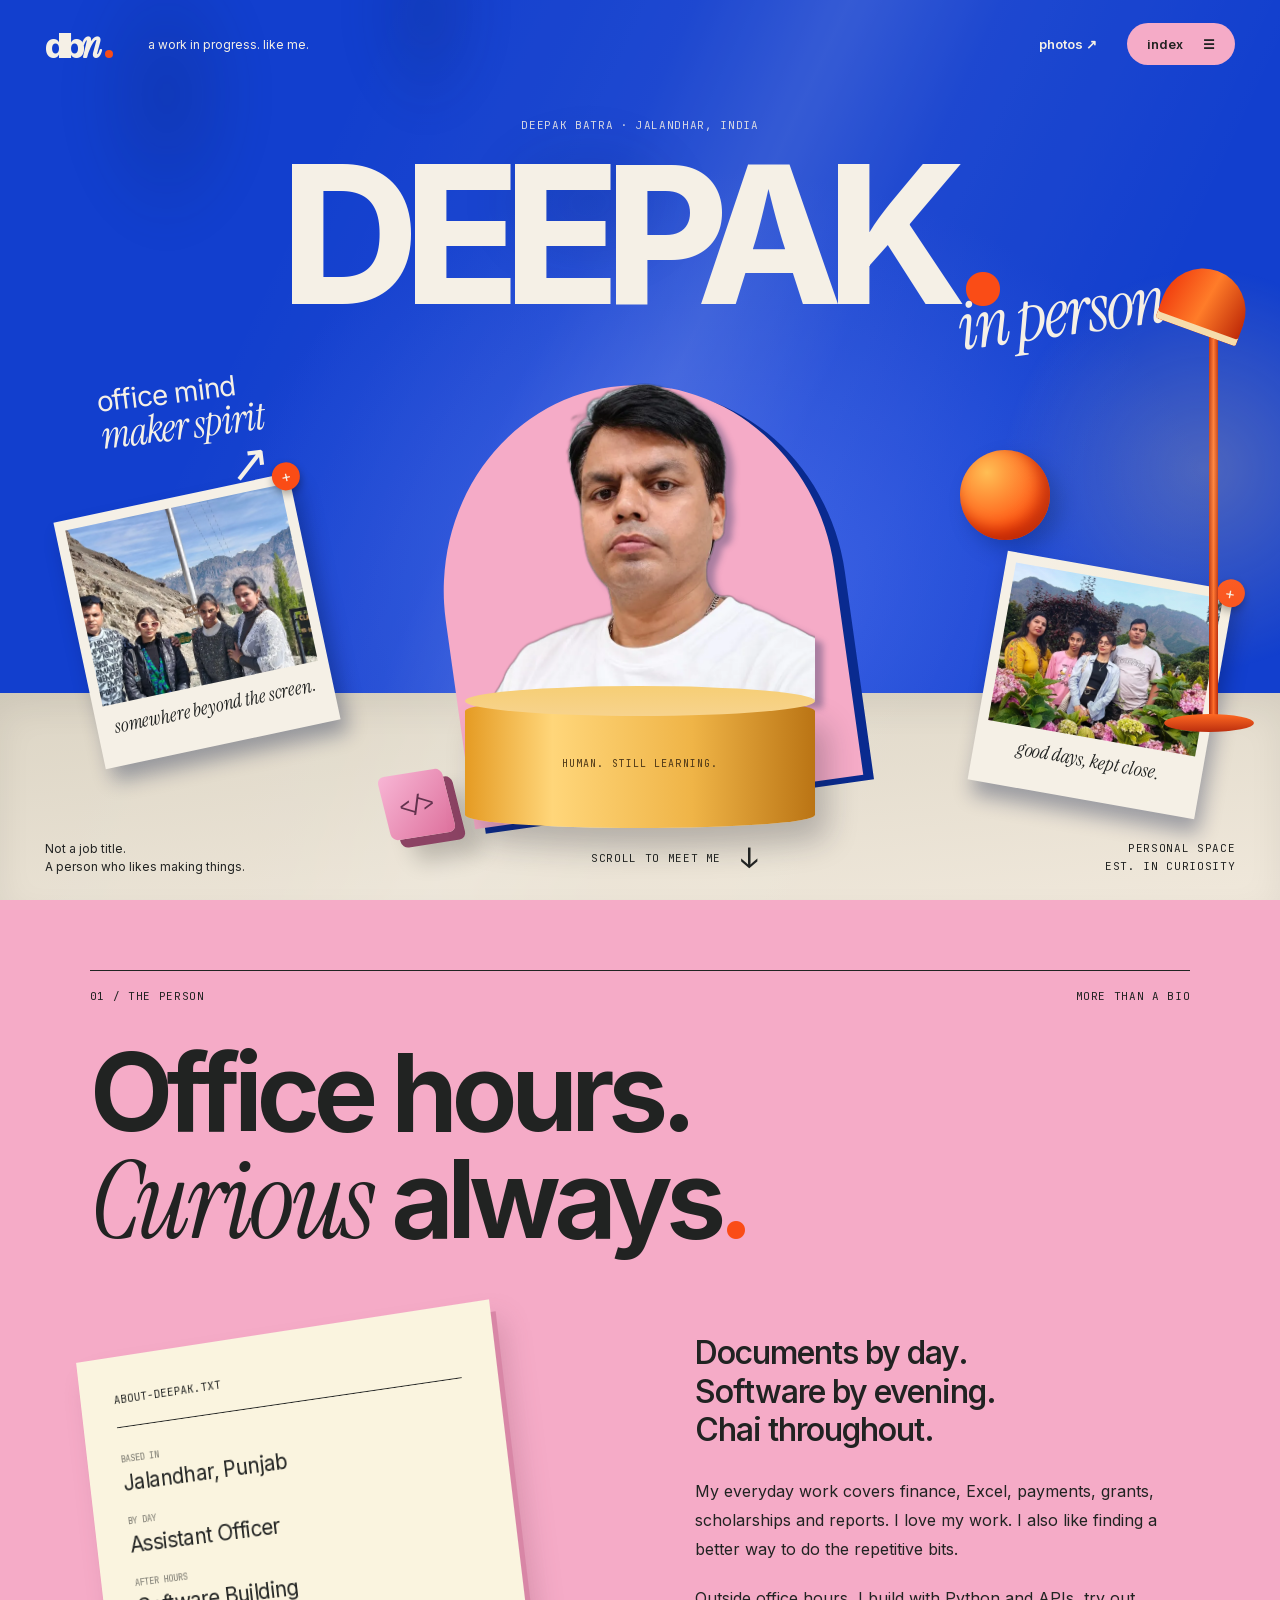
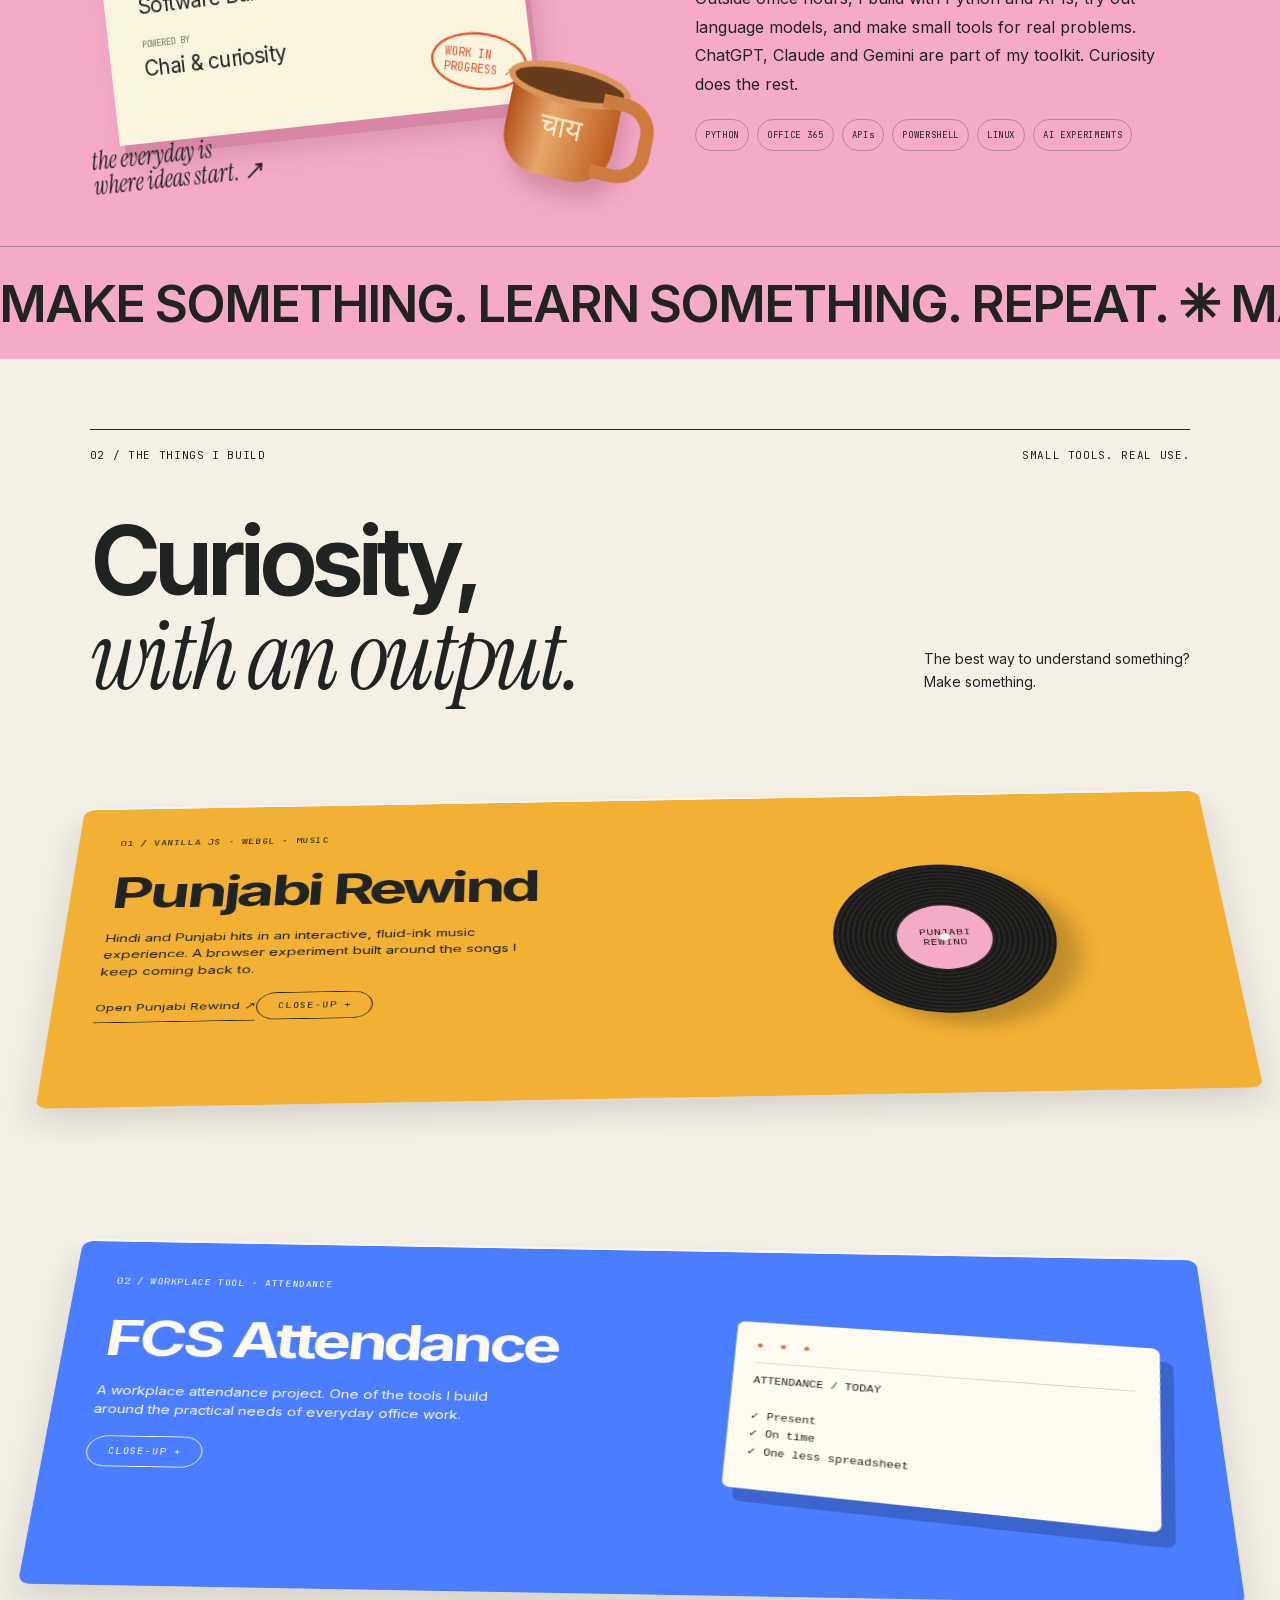
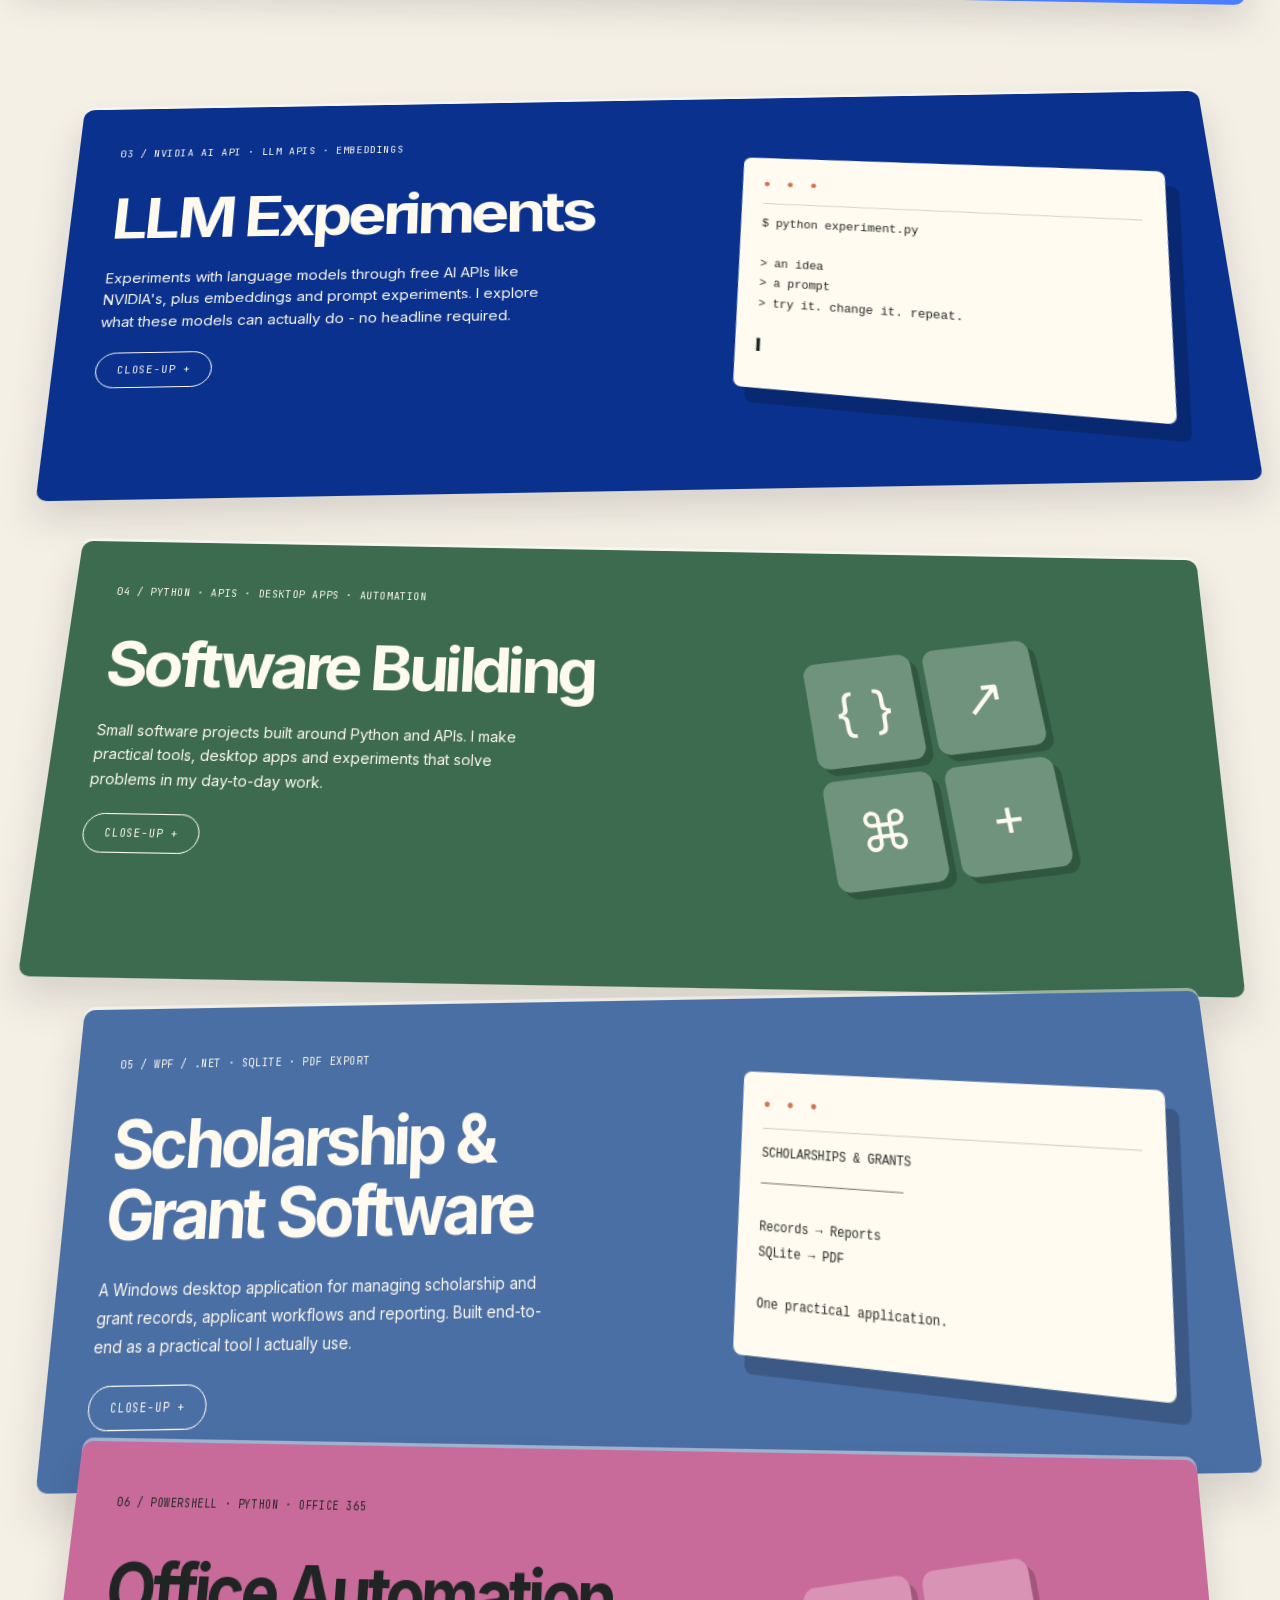
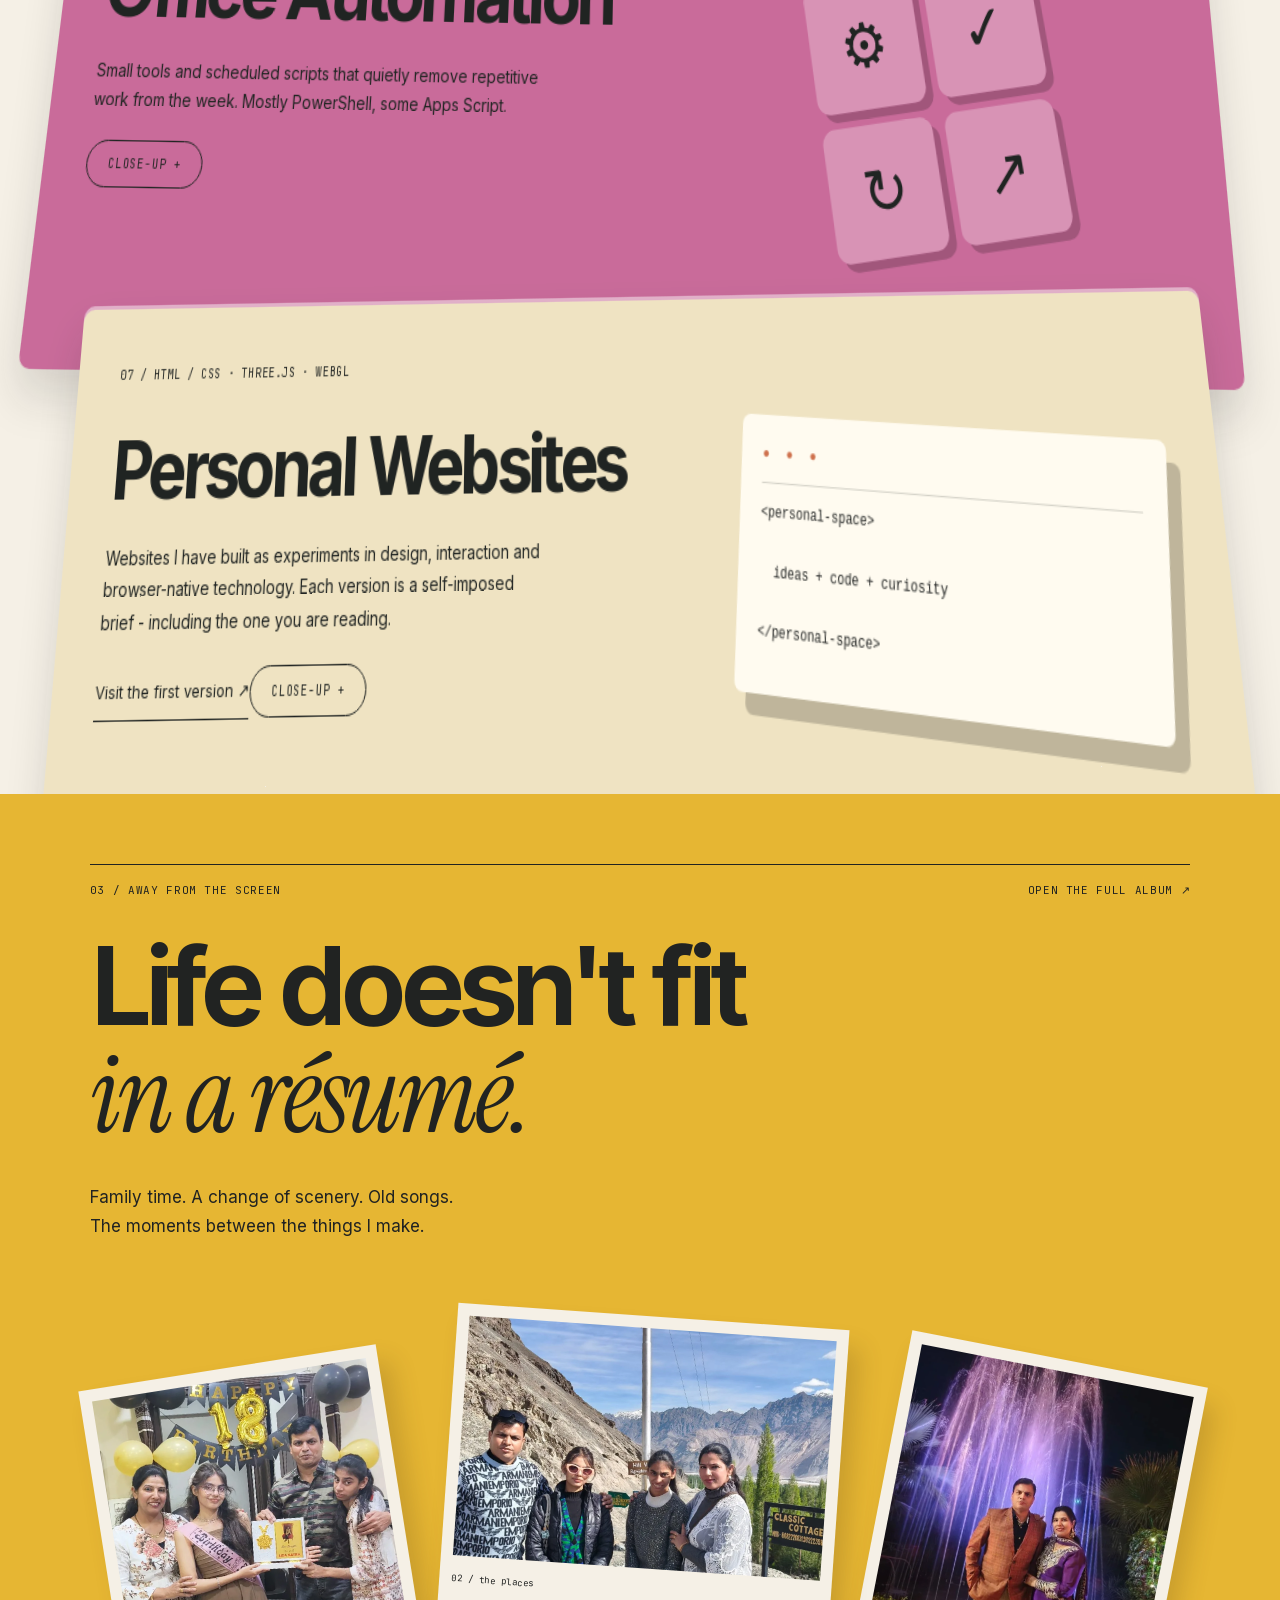
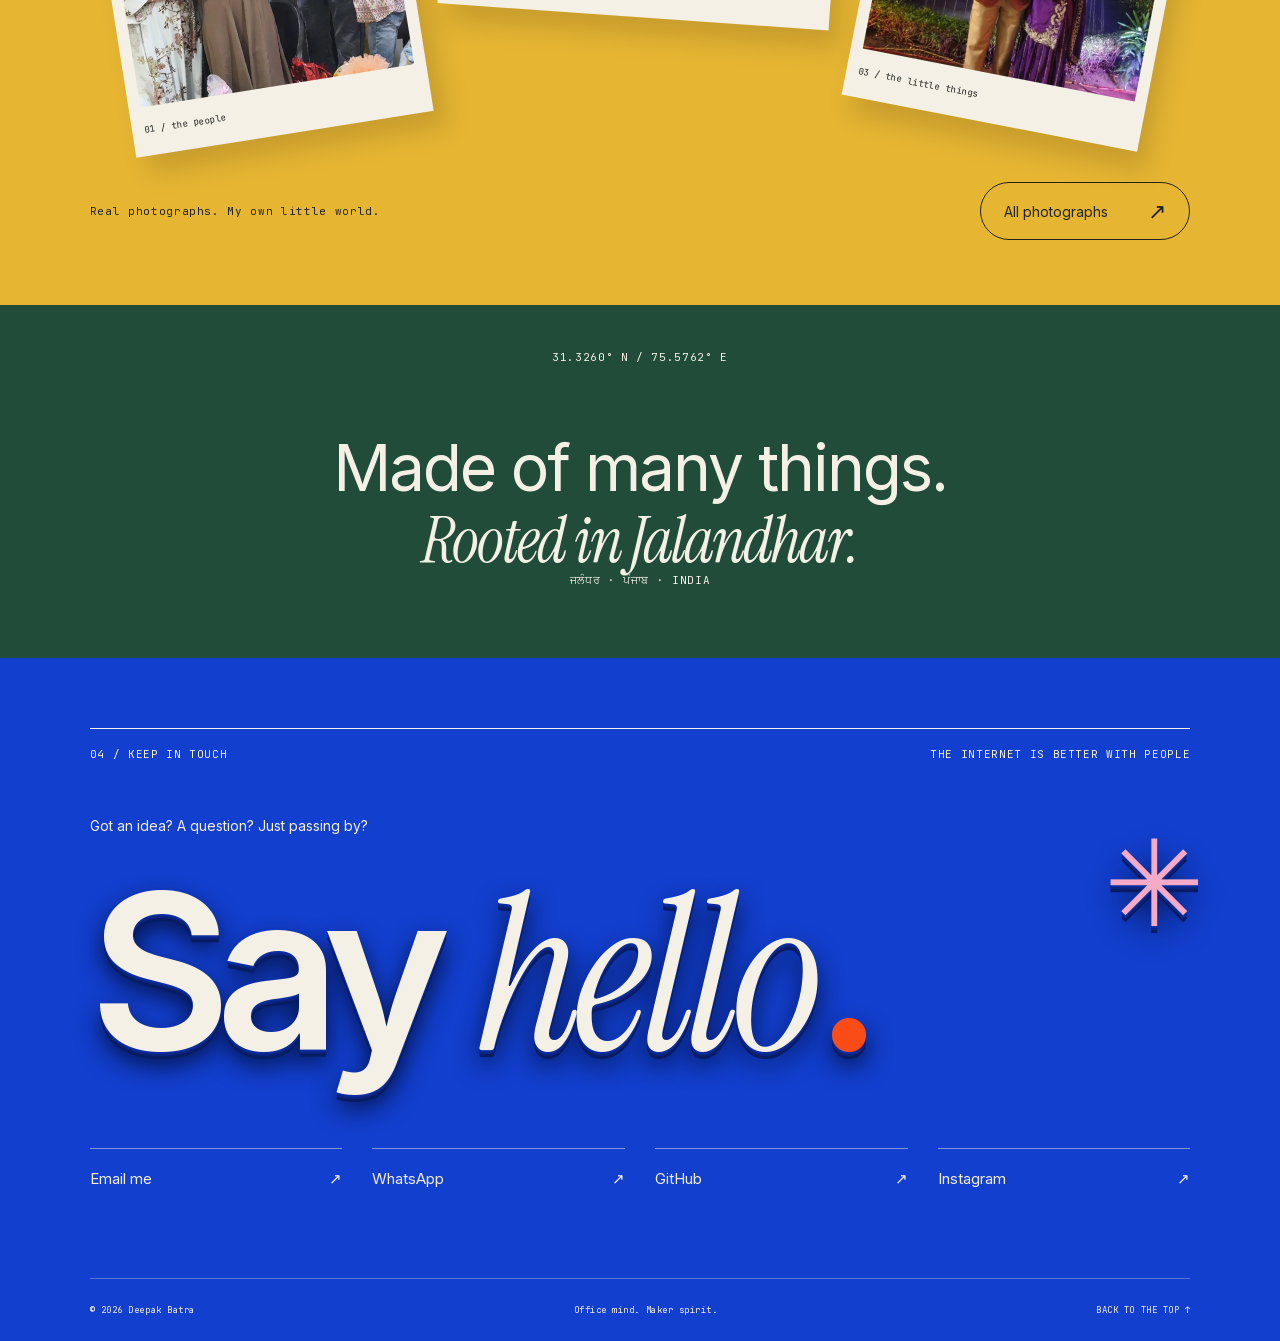
==== commit 7cf73d6e: "Restore the pre-night-world version (site-wide depth pass), backing out the pop-up studio pass" ====
--- a/index.html
+++ b/index.html
@@ -96,45 +96,6 @@
 .about-art,.hometown p,.hometown>span{transform:none!important}
 .record,.demo-window,.demo-grid{animation:none!important}
 }
-
-/* pop-up studio pass (2026-11-23): every section below the hero opens like a paper theatre. Hero untouched. */
-@property --uf{syntax:'<number>';inherits:true;initial-value:1}
-html.js .uf{--uf:0}
-html.js .uf.seen{--uf:1}
-.uf{transition:--uf 1.15s cubic-bezier(.16,1.22,.32,1)}
-.about,.work,.life,.contact{box-shadow:inset 0 34px 34px -30px #0009}
-.about-art{transform-origin:50% 0}
-html.js .about-art.uf{transform:rotateY(var(--ry,0deg)) rotateX(calc((1 - var(--uf,1))*52deg));opacity:calc(var(--uf,1))}
-.about-art .paper{transform:rotate(-7deg) translateZ(34px) rotateX(var(--tx,0deg)) rotateY(var(--ty,0deg))}
-.skills span{transform:translateY(26px) rotate(-4deg) rotateY(65deg)}
-.work-card{opacity:var(--cop,1);perspective:1000px;transform:rotate(var(--angle)) rotateX(calc(var(--crx,0deg) + var(--px,0deg))) rotateY(var(--py2,0deg)) translateY(var(--cty,0px)) scale(var(--csc,1))}
-@media(max-width:600px){.work-card{transform:rotate(calc(var(--angle)*.5)) rotateX(calc(var(--crx,0deg) + var(--px,0deg))) rotateY(var(--py2,0deg)) translateY(var(--cty,0px)) scale(var(--csc,1))}}
-.work-card h3{transform:translateZ(34px)}
-.work-card div>small{display:inline-block;transform:translateZ(22px)}
-.work-card p{transform:translateZ(16px)}
-.work-card .project-link{transform:translateZ(20px)}
-.work-card .closeup-toggle{transform:translateZ(26px)}
-.work-card .closeup{transform:translateZ(20px)}
-.work-demo{transform:translateZ(56px)}
-.marquee{transform:perspective(1200px) rotateX(12deg)}
-.album{perspective:1000px}
-.a1{transform:rotate(-9deg) translateY(var(--py,0px)) rotateY(var(--ry2,0deg)) translateZ(var(--tz,0px))}
-.a2{transform:rotate(4deg) translateY(var(--py,0px)) rotateY(var(--ry2,0deg)) translateZ(var(--tz,0px))}
-.a3{transform:rotate(11deg) translateY(var(--py,0px)) rotateY(var(--ry2,0deg)) translateZ(var(--tz,0px))}
-@media(max-width:600px){.a3{transform:rotate(-5deg) translateY(var(--py,0px)) rotateY(var(--ry2,0deg)) translateZ(var(--tz,0px))}}
-.album-photo:hover{transform:rotate(0) translateZ(120px) scale(1.02)}
-.hometown{perspective:900px}
-.hometown p{transform:translateY(var(--hy,0px)) rotateX(calc((1 - var(--uf,1))*70deg));transform-origin:50% 0;opacity:var(--uf,1)}
-.hometown>span{transform:translateY(var(--hy2,0px)) rotateX(calc((1 - var(--uf,1))*70deg));opacity:var(--uf,1)}
-.contact h2{perspective:750px}
-.contact h2 .cl{display:inline-block;transform-origin:50% 100%;opacity:var(--uf,1);transform:rotateX(calc((1 - var(--uf,1))*-100deg)) translateY(calc((1 - var(--uf,1))*24px));transition:--uf .95s cubic-bezier(.16,1.25,.3,1);transition-delay:var(--d,0ms)}
-.contact h2 .cl:hover{transform:rotateX(-24deg) translateY(-6px);transition:transform .25s ease;transition-delay:0ms}
-@media(prefers-reduced-motion:reduce){
-html.js .uf{--uf:1!important}
-.uf,.contact h2 .cl{transition:none!important}
-.work-card h3,.work-card div>small,.work-card p,.work-card .project-link,.work-card .closeup-toggle,.work-card .closeup,.work-demo{transform:none!important}
-.marquee{transform:none}
-}
 </style>
 </head>
 <body>
@@ -164,7 +125,7 @@
 <section id="work" class="work"><div class="section-label"><span>02 / THE THINGS I BUILD</span><span>SMALL TOOLS. REAL USE.</span></div><div class="work-heading"><h2>Curiosity,<br><em>with an output.</em></h2><p>The best way to understand something?<br>Make something.</p></div><div id="work-deck" class="work-deck"></div></section>
 <section id="life" class="life"><div class="section-label"><span>03 / AWAY FROM THE SCREEN</span><a href="gallery.html">OPEN THE FULL ALBUM ↗</a></div><h2>Life doesn't fit<br><em>in a résumé.</em></h2><p class="life-intro">Family time. A change of scenery. Old songs.<br>The moments between the things I make.</p><div class="album"><a href="gallery.html" class="album-photo a1"><img src="gallery-17.webp" loading="lazy" alt="A celebration from Deepak's family photo archive"><span>01 / the people</span></a><a href="gallery.html" class="album-photo a2"><img src="gallery-30.webp" loading="lazy" alt="A mountain landscape with friends and family"><span>02 / the places</span></a><a href="gallery.html" class="album-photo a3"><img src="gallery-22.webp" loading="lazy" alt="An evening by a colourful fountain"><span>03 / the little things</span></a></div><div class="album-footer"><span>Real photographs. My own little world.</span><a class="pill" href="gallery.html">All photographs <span>↗</span></a></div><div class="hometown"><span>31.3260° N / 75.5762° E</span><p>Made of many things.<br><em>Rooted in Jalandhar.</em></p><span>ਜਲੰਧਰ · ਪੰਜਾਬ · INDIA</span></div></section>
 <section id="contact" class="contact"><div class="section-label"><span>04 / KEEP IN TOUCH</span><span>THE INTERNET IS BETTER WITH PEOPLE</span></div><p>Got an idea? A question? Just passing by?</p><h2>Say <em>hello</em><span class="dot">.</span><span class="hello-star" aria-hidden="true">✳</span></h2><div class="contact-links"><a href="mailto:deepak.batra@outlook.com">Email me <span>↗</span></a><a href="https://wa.me/919779777570">WhatsApp <span>↗</span></a><a href="https://github.com/deepbat">GitHub <span>↗</span></a><a href="https://instagram.com/deepakbatra">Instagram <span>↗</span></a></div><footer><span>© <span id="year">2026</span> Deepak Batra</span><span>Office mind. Maker spirit.</span><a href="#home">BACK TO THE TOP ↑</a></footer></section>
-</main><a class="floating-gallery" href="gallery.html" aria-label="Open photo gallery">PHOTOS ↗</a><a class="back-top" href="#home" aria-label="Back to top">↑</a><script>document.documentElement.classList.add('js');const CARDS=[
+</main><a class="floating-gallery" href="gallery.html" aria-label="Open photo gallery">PHOTOS ↗</a><a class="back-top" href="#home" aria-label="Back to top">↑</a><script>const CARDS=[
  {n:'01',t:'Punjabi Rewind',tags:'VANILLA JS · WEBGL · MUSIC',d:'Hindi and Punjabi hits in an interactive, fluid-ink music experience. A browser experiment built around the songs I keep coming back to.',note:'The whole thing runs in the browser - no app, no account.',stack:'VANILLA JS · WEBGL FLUID SHADER · WEB AUDIO · GITHUB PAGES',demo:'ink',shot:'[data-uri]',shotalt:'Live screenshot of the Punjabi Rewind music site',link:'https://deepbat.github.io/punjabi-rewind/',lt:'Open Punjabi Rewind ↗',bg:'#f2b035',light:false},
  {n:'02',t:'FCS Attendance',tags:'WORKPLACE TOOL · ATTENDANCE',d:'A workplace attendance project. One of the tools I build around the practical needs of everyday office work.',note:'In use, quietly improving one small thing at a time.',stack:'SUPABASE · VANILLA JS · GITHUB PAGES',demo:'check',bg:'#4a7dff',light:true},
  {n:'03',t:'LLM Experiments',tags:'NVIDIA AI API · LLM APIS · EMBEDDINGS',d:'Experiments with language models through free AI APIs like NVIDIA\'s, plus embeddings and prompt experiments. I explore what these models can actually do - no headline required.',note:'Because trying it yourself is the only way to find out what it really does.',stack:'NVIDIA AI API · LLM APIS · EMBEDDINGS · PYTHON',demo:'term',bg:'#09318D',light:true},
@@ -239,22 +200,6 @@
 let promptEvent;
 addEventListener('beforeinstallprompt',e=>{e.preventDefault();promptEvent=e;const b=document.createElement('button');b.textContent='Install as app ↗';b.className='pill';b.style.cssText='background:transparent;color:inherit;margin:30px 0;border-color:currentColor';b.onclick=async()=>{await promptEvent.prompt();b.remove()};document.querySelector('.contact-links').after(b)});
 
-/* pop-up studio pass (2026-11-23): folds, kinetic letters, pointer tilt - hero untouched */
-(function(){
- const h2c=document.querySelector('.contact h2');
- if(h2c){let li=0;const splitNode=node=>{const frag=document.createDocumentFragment();[...node.textContent].forEach(ch=>{const sp=document.createElement('span');sp.className='cl';sp.textContent=ch===' '?' ':ch;sp.style.setProperty('--d',(li++*48)+'ms');frag.append(sp)});node.replaceWith(frag)};
- [...h2c.childNodes].forEach(n=>{if(n.nodeType===3)splitNode(n);else if(n.tagName==='EM'){[...n.childNodes].forEach(c=>{if(c.nodeType===3)splitNode(c)})}});
- h2c.classList.add('uf')}
- document.querySelectorAll('.about-art,.hometown p,.hometown>span').forEach(el=>el.classList.add('uf'));
- if(matchMedia('(pointer:fine)').matches&&!reduce.matches){
-  const ab=document.querySelector('.about-art');let tRaf=null;
-  if(ab){ab.addEventListener('pointermove',e=>{if(tRaf)return;tRaf=requestAnimationFrame(()=>{tRaf=null;const r=ab.getBoundingClientRect();const x=(e.clientX-r.left)/r.width-.5,y=(e.clientY-r.top)/r.height-.5;ab.style.setProperty('--ty',(x*13).toFixed(2)+'deg');ab.style.setProperty('--tx',(-y*9).toFixed(2)+'deg')})});ab.addEventListener('pointerleave',()=>{ab.style.setProperty('--tx','0deg');ab.style.setProperty('--ty','0deg')})}
-  let cRaf=null,lastCard=null;
-  deck.addEventListener('pointermove',e=>{if(cRaf)return;cRaf=requestAnimationFrame(()=>{cRaf=null;const card=e.target.closest('.work-card');if(lastCard&&lastCard!==card){lastCard.style.setProperty('--px','0deg');lastCard.style.setProperty('--py2','0deg')}lastCard=card;if(!card)return;const r=card.getBoundingClientRect();const x=(e.clientX-r.left)/r.width-.5,y=(e.clientY-r.top)/r.height-.5;card.style.setProperty('--py2',(x*5).toFixed(2)+'deg');card.style.setProperty('--px',(-y*4).toFixed(2)+'deg')})});
-  deck.addEventListener('pointerleave',()=>{if(lastCard){lastCard.style.setProperty('--px','0deg');lastCard.style.setProperty('--py2','0deg');lastCard=null}});
- }
-})();
-
 /* site-wide depth pass (2026-11-22 eve) */
 var _ab,_ap,_ht,_hw;
 function depthUpdate(){const H=innerHeight,mob=innerWidth<=600;
@@ -263,18 +208,18 @@
  if(!_ht)_ht=document.querySelector('.hometown p');
  if(!_hw)_hw=document.querySelectorAll('.hometown>span');
  if(_ab){const r=_ab.getBoundingClientRect();const p=Math.min(1,Math.max(0,1-(r.top+r.height/2)/H));_ab.style.setProperty('--ry',((p-.5)*(mob?9:15)).toFixed(2)+'deg')}
- if(_ap&&_ap.length){const r=_ap[0].parentElement.getBoundingClientRect();const q=Math.min(1,Math.max(0,(H-r.top)/(H+r.height)));const f=mob?[-40,55,-30]:[-70,100,-50];const rb=mob?[-7,4,-7]:[-14,8,-14];const tz=(1-Math.abs(q-.5)*2)*(mob?36:72);_ap.forEach((el,i)=>{el.style.setProperty('--py',((q-.5)*(f[i]||0)).toFixed(1)+'px');el.style.setProperty('--ry2',((q-.5)*(rb[i]||0)).toFixed(2)+'deg');el.style.setProperty('--tz',tz.toFixed(1)+'px')})}
+ if(_ap&&_ap.length){const r=_ap[0].parentElement.getBoundingClientRect();const q=Math.min(1,Math.max(0,(H-r.top)/(H+r.height)));const f=mob?[-40,55,-30]:[-70,100,-50];_ap.forEach((el,i)=>el.style.setProperty('--py',((q-.5)*(f[i]||0)).toFixed(1)+'px'))}
  if(_ht){const r=_ht.parentElement.getBoundingClientRect();const q=Math.min(1,Math.max(0,(H-r.top)/(H+r.height)));_ht.style.setProperty('--hy',((q-.5)*-46).toFixed(1)+'px');_hw.forEach(el=>el.style.setProperty('--hy2',((q-.5)*30).toFixed(1)+'px'))}
  const wc=deck.children;
  for(let i=0;i<wc.length;i++){const el=wc[i],r=el.getBoundingClientRect();
   const p=Math.min(1,Math.max(0,(H-r.top)/(H*.55)));
-  let crx=(1-p)*34,cty=(1-p)*120,csc=1;
+  let crx=(1-p)*14,cty=(1-p)*50,csc=1;
   const stick=(mob?86:108)+i*(mob?5:10);
-  if(r.top<=stick+2&&i+1<wc.length){const nr=wc[i+1].getBoundingClientRect();const c=Math.min(1,Math.max(0,1-(nr.top-stick)/(H*.65)));csc=1-c*.09;crx=-c*8;cty=-c*15}
-  el.style.setProperty('--crx',crx.toFixed(2)+'deg');el.style.setProperty('--cty',cty.toFixed(1)+'px');el.style.setProperty('--csc',csc.toFixed(3));el.style.setProperty('--cop',Math.min(1,p*1.8).toFixed(3))}
+  if(r.top<=stick+2&&i+1<wc.length){const nr=wc[i+1].getBoundingClientRect();const c=Math.min(1,Math.max(0,1-(nr.top-stick)/(H*.65)));csc=1-c*.07;crx=-c*5;cty=-c*12}
+  el.style.setProperty('--crx',crx.toFixed(2)+'deg');el.style.setProperty('--cty',cty.toFixed(1)+'px');el.style.setProperty('--csc',csc.toFixed(3))}
 }
 document.querySelectorAll('.section-label,.about h2,.about-copy,.work-heading,.life h2,.life-intro,.contact h2,.contact>p').forEach(el=>el.classList.add('depth-in'));
 const revIO=new IntersectionObserver(es=>es.forEach(en=>{if(en.isIntersecting){en.target.classList.add('seen');revIO.unobserve(en.target)}}),{threshold:.12});
-document.querySelectorAll('.depth-in,.uf,.contact-links,.skills,.album').forEach(el=>revIO.observe(el));
+document.querySelectorAll('.depth-in,.contact-links,.skills,.album').forEach(el=>revIO.observe(el));
 </script>
 </body></html>
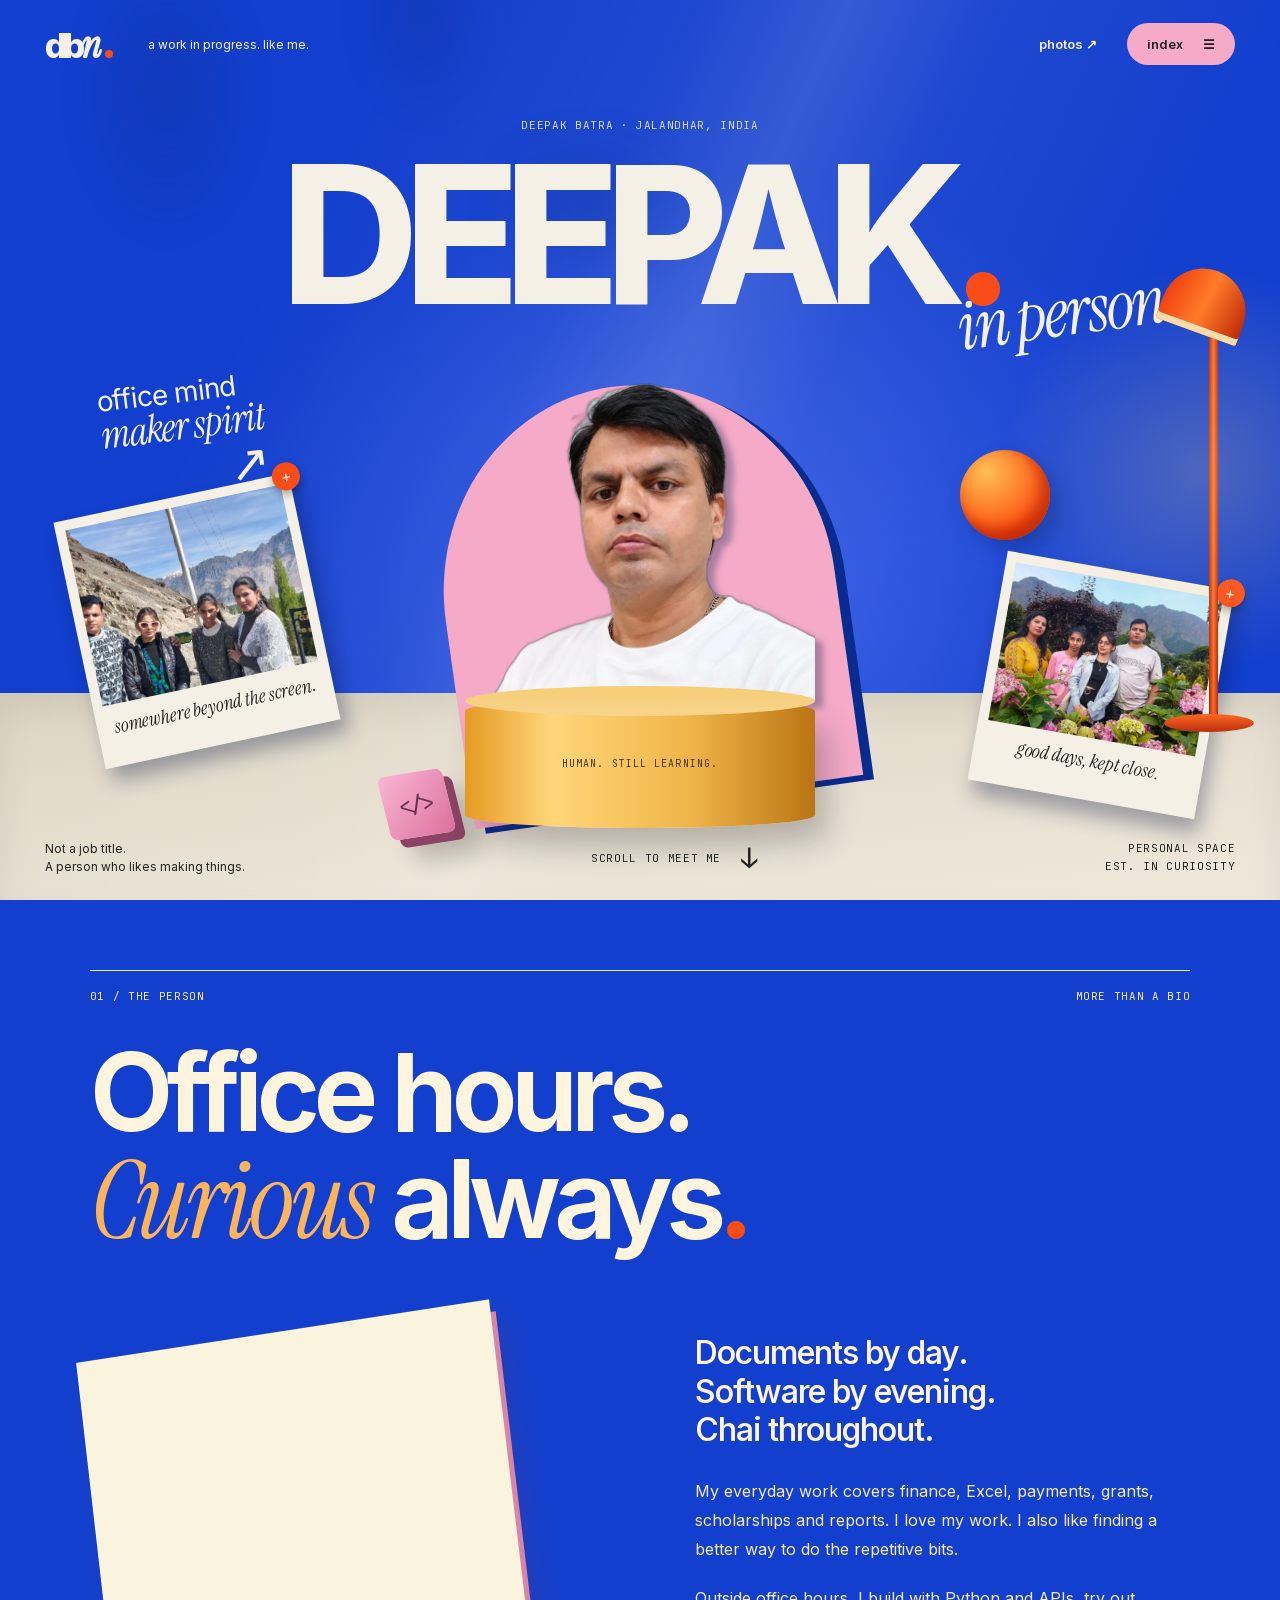
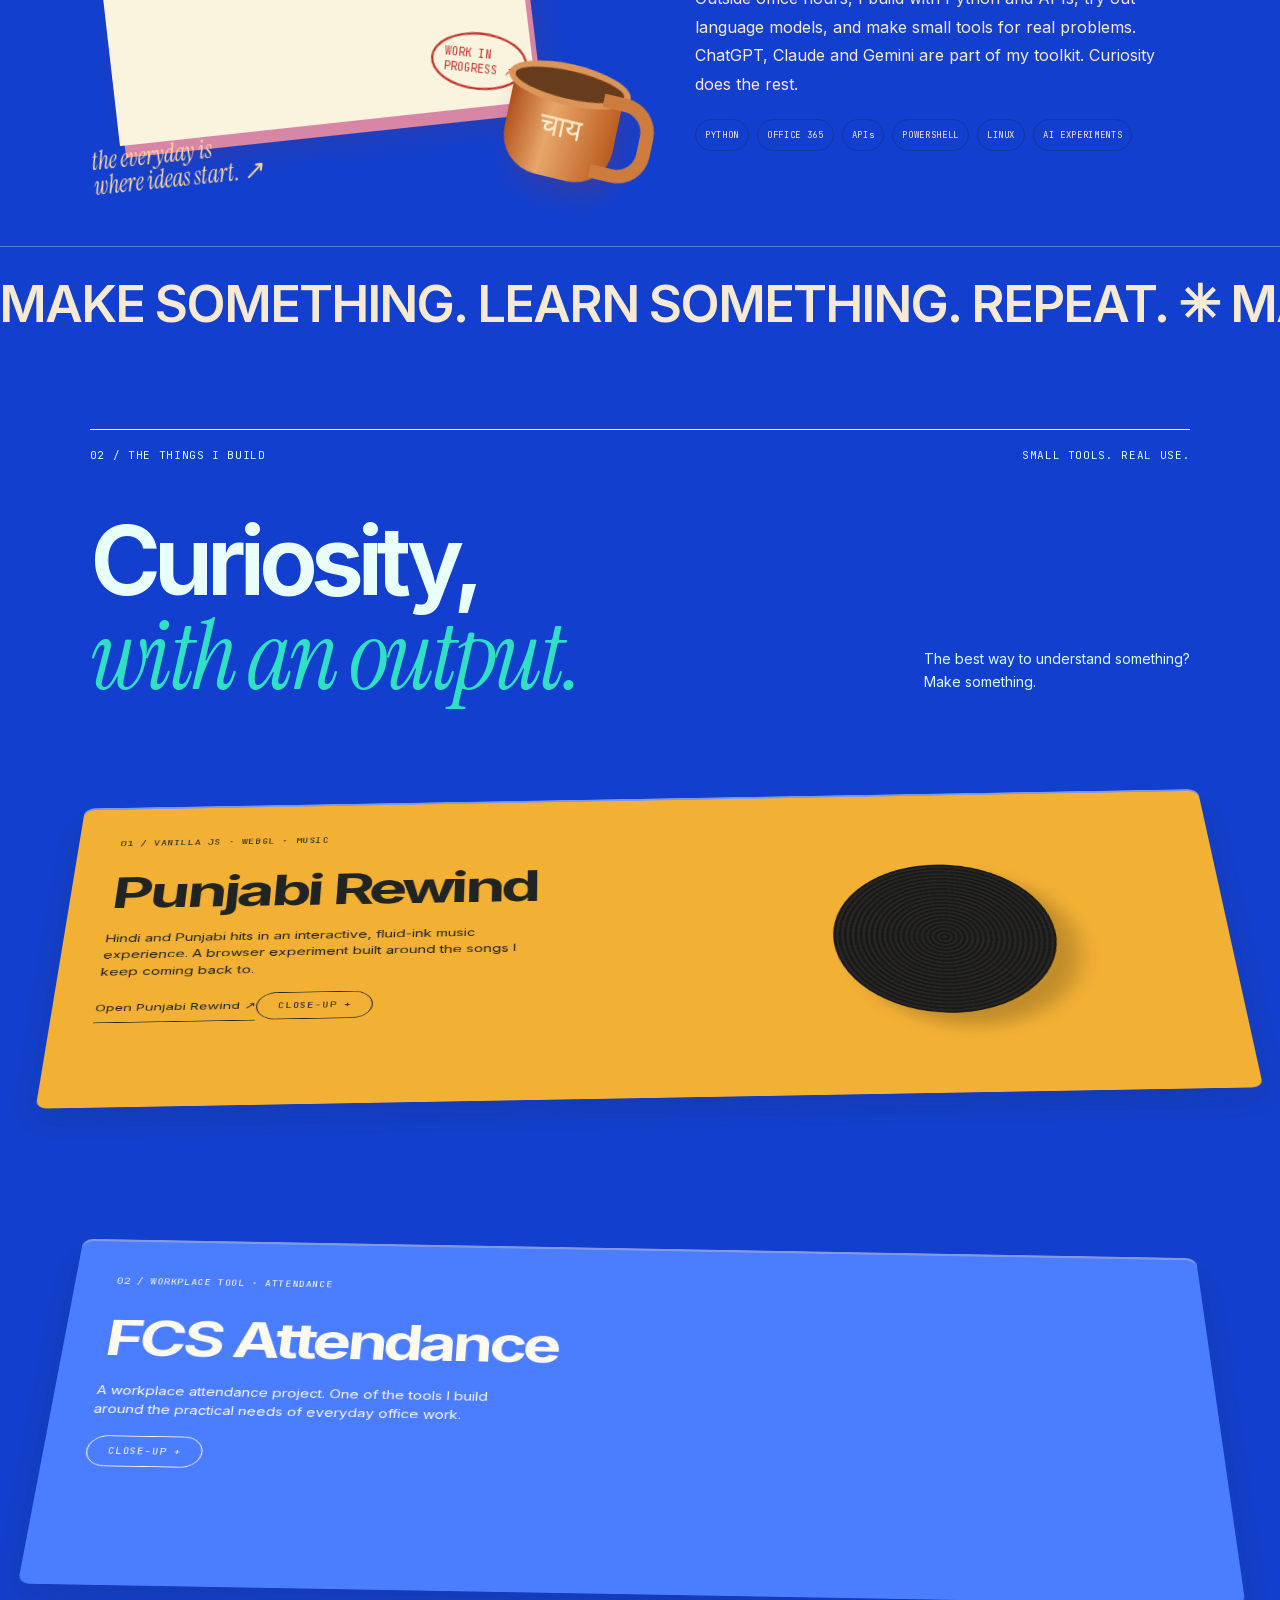
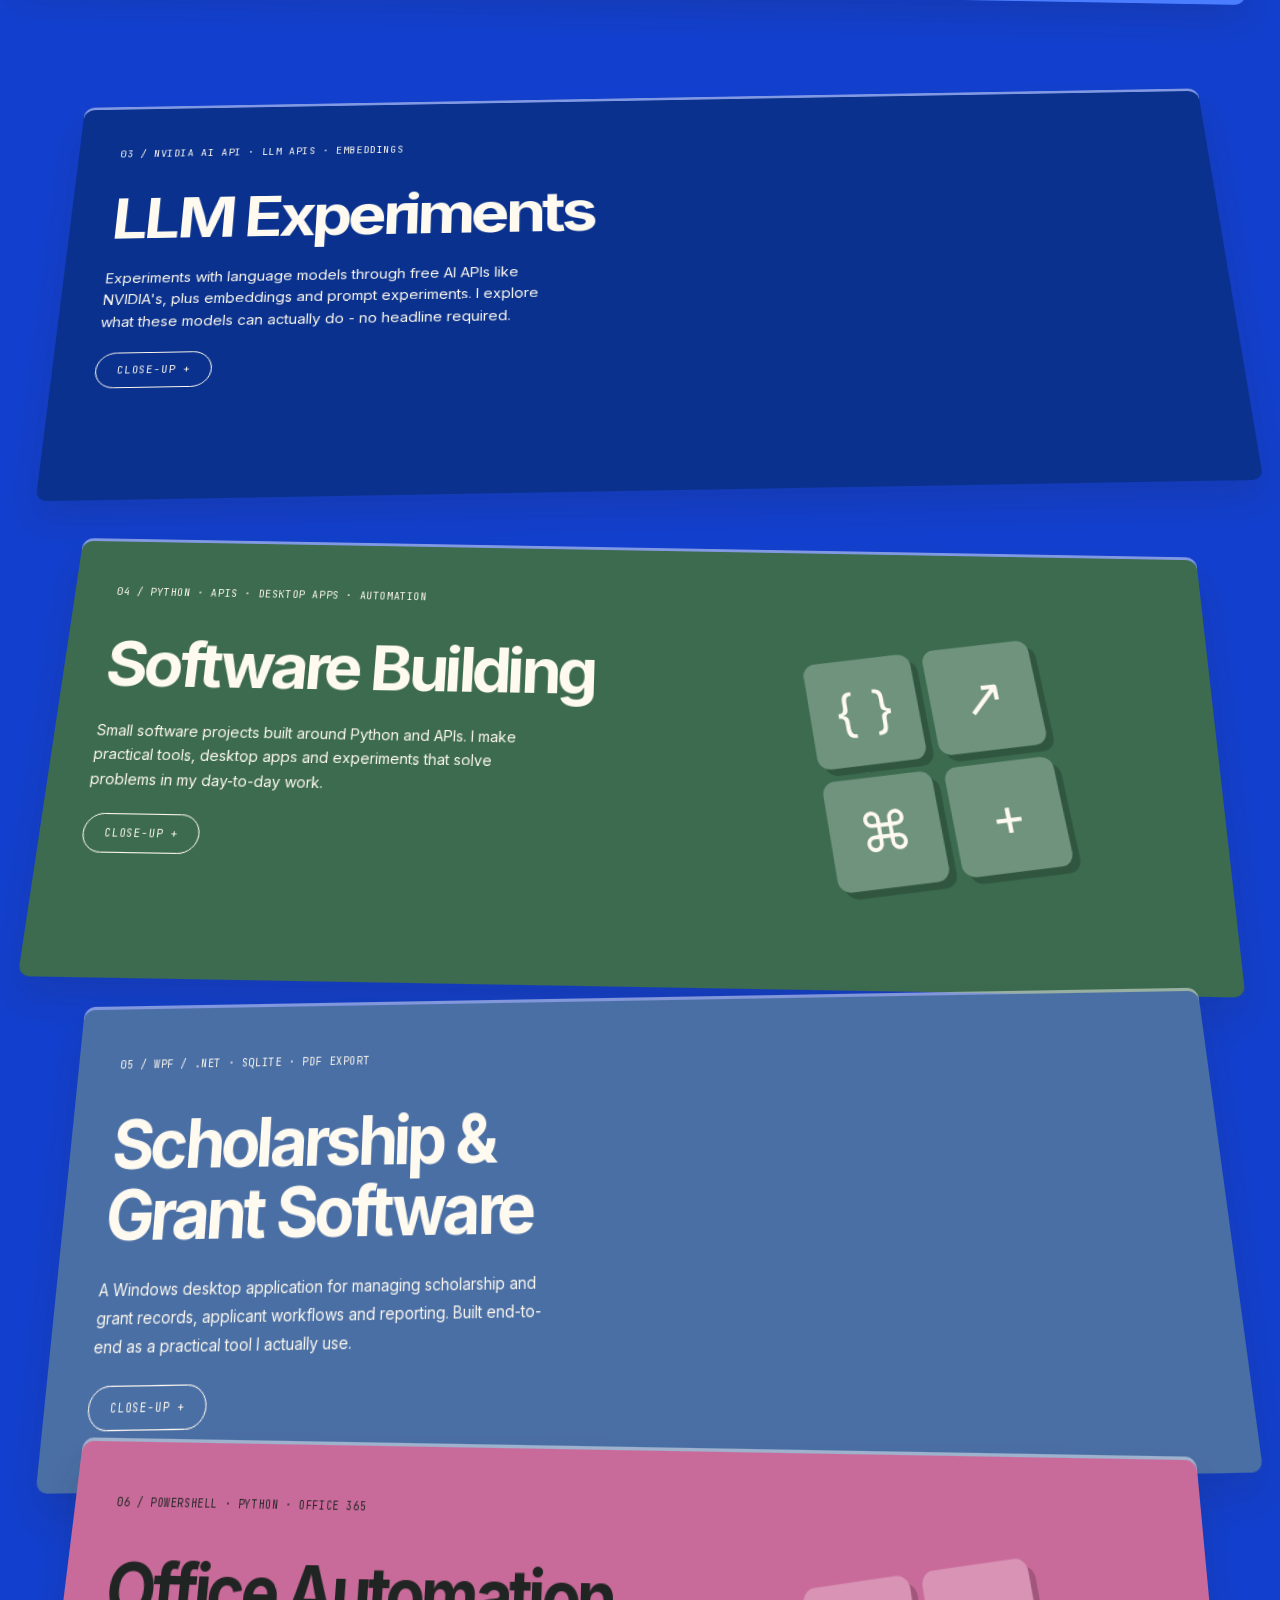
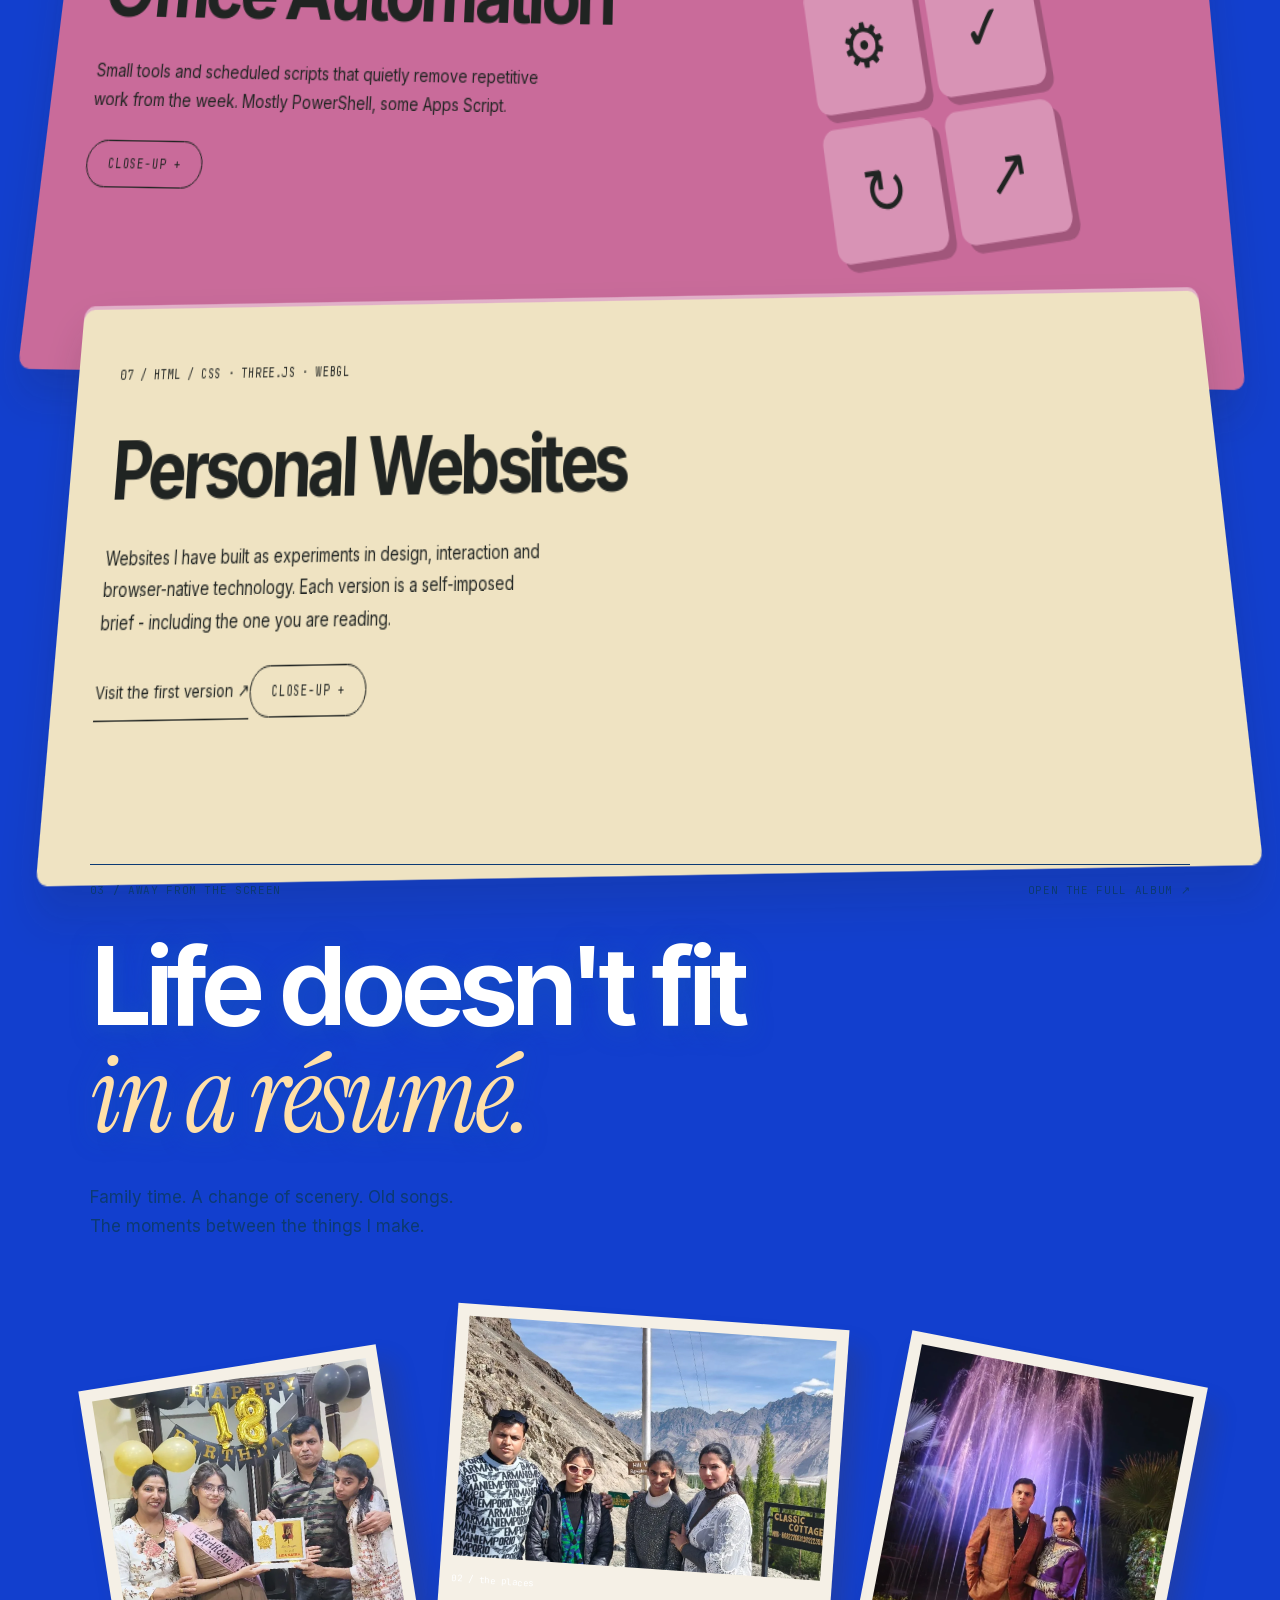
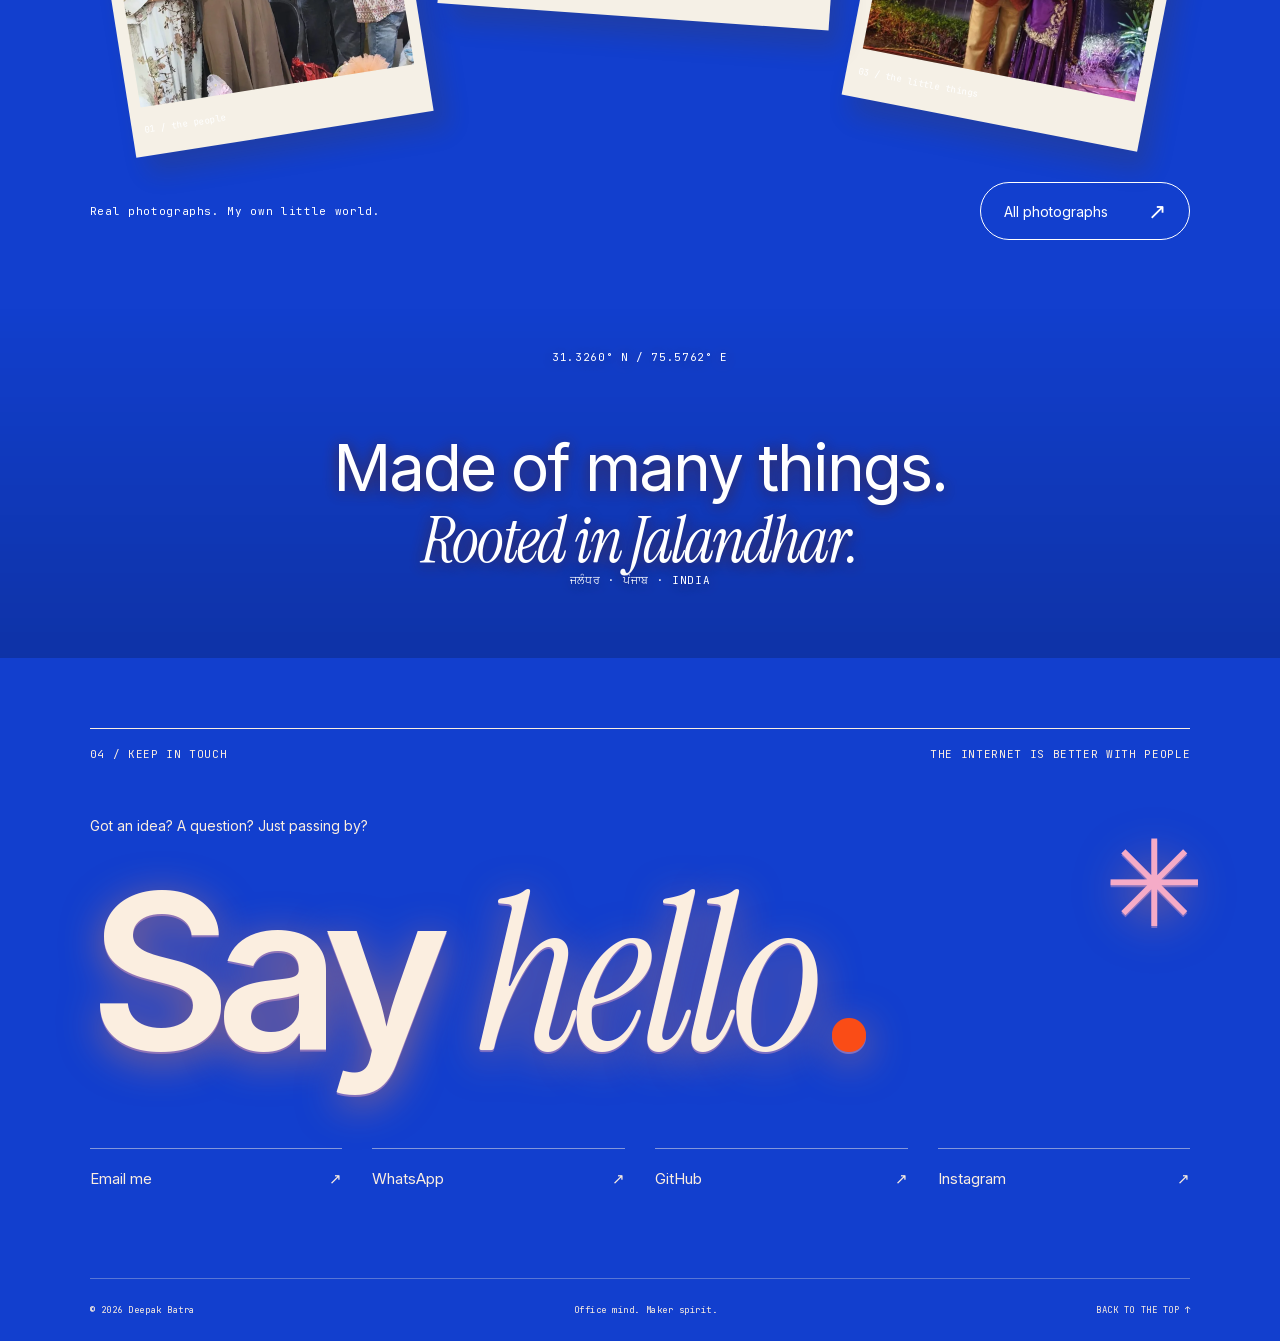
==== commit 843e7ac7: "Update index.html" ====
--- a/index.html
+++ b/index.html
@@ -97,11 +97,12 @@
 .record,.demo-window,.demo-grid{animation:none!important}
 }
 </style>
-</head>
+<link rel="stylesheet" href="world.css"></head>
 <body>
 <a class="skip" href="#about">Skip to content</a>
 <header class="nav"><a class="brand" href="#home" aria-label="Deepak Batra home">db<span>n</span><i></i></a><span class="nav-caption">a work in progress. like me.</span><nav aria-label="Main navigation"><a href="gallery.html">photos ↗</a><button id="menu-toggle" aria-expanded="false" aria-controls="index-menu">index <span>☰</span></button></nav></header>
 <div id="index-menu" hidden><nav aria-label="Section index"><a href="#about"><small>01</small> The person</a><a href="#work"><small>02</small> The things I build</a><a href="#life"><small>03</small> Away from the screen</a><a href="#contact"><small>04</small> Say hello</a><a href="gallery.html"><small>↗</small> All photographs</a></nav><p>Jalandhar, Punjab, India <span id="clock"></span></p></div>
+<div id="world" aria-hidden="true"><div class="w-scene s-desk"><div class="w-art"></div><b class="w-word">DESK</b></div><div class="w-scene s-build"><div class="w-art"></div><b class="w-word">BUILD</b></div><div class="w-scene s-life"><div class="w-art"></div><b class="w-word">LIFE</b></div><div class="w-scene s-hello"><div class="w-art"></div><b class="w-word">HELLO</b></div><canvas id="w-canvas"></canvas><div id="w-cap"></div></div>
 <main>
 <section id="home" class="hero">
 <div class="hero-title"><p class="eyebrow">DEEPAK BATRA · JALANDHAR, INDIA</p><h1>DEEPAK<span class="dot">.</span><em>in person</em></h1></div>
@@ -222,4 +223,5 @@
 const revIO=new IntersectionObserver(es=>es.forEach(en=>{if(en.isIntersecting){en.target.classList.add('seen');revIO.unobserve(en.target)}}),{threshold:.12});
 document.querySelectorAll('.depth-in,.contact-links,.skills,.album').forEach(el=>revIO.observe(el));
 </script>
+<script src="world.js"></script>
 </body></html>
--- a/world.css
+++ b/world.css
@@ -0,0 +1,49 @@
+/* dbn scene world: one fixed backdrop behind the sections below the hero, scroll-driven. */
+#world{position:fixed;inset:0;z-index:0;pointer-events:none;opacity:0;visibility:hidden;transition:opacity .5s ease}
+body.w-on #world{opacity:1;visibility:visible}
+#world .w-scene{position:absolute;inset:0;opacity:0;overflow:hidden;will-change:opacity}
+#world .w-art{position:absolute;inset:-6%;will-change:transform}
+#world .w-word{position:absolute;left:0;top:50%;margin:0;font:italic 400 clamp(180px,42vw,640px)/.8 Instrument,Georgia,serif;letter-spacing:-.04em;white-space:nowrap;color:transparent;-webkit-text-stroke:1.5px rgba(255,255,255,.16);will-change:transform;transform:translate3d(0,-50%,0)}
+#w-canvas{position:absolute;inset:0;width:100%;height:100%}
+#w-cap{position:absolute;left:max(14px,4vw);bottom:14px;font:500 10px/1.5 Mono,ui-monospace,monospace;letter-spacing:.14em;text-transform:uppercase;color:#fff;text-shadow:0 1px 8px #0008;opacity:.85;max-width:60vw}
+#w-cap b{font-weight:500;opacity:.6;margin-right:.8em}
+/* scene 1: the desk, warm wood and a lamp */
+.s-desk{background:linear-gradient(180deg,#1a0f0a 0%,#2b180e 55%,#3a2214 100%)}
+.s-desk .w-art{background:radial-gradient(60% 45% at 82% 12%,#ffb45a66,#ffb45a00 70%),radial-gradient(40% 30% at 15% 90%,#ff7a3a33,#0000 70%),repeating-linear-gradient(90deg,#ffffff06 0 2px,#0000 2px 90px)}
+.s-desk::after{content:"";position:absolute;left:0;right:0;bottom:0;height:34%;background:linear-gradient(180deg,#0000,#00000070),repeating-linear-gradient(0deg,#ffffff08 0 1px,#0000 1px 14px)}
+/* scene 2: the workbench, a glowing screen */
+.s-build{background:linear-gradient(180deg,#06141d 0%,#0a2a33 60%,#0c3a40 100%)}
+.s-build .w-art{background:radial-gradient(70% 50% at 50% 0%,#2fe0c433,#0000 70%),linear-gradient(#2fe0c410 1px,#0000 1px) 0 0/48px 48px,linear-gradient(90deg,#2fe0c410 1px,#0000 1px) 0 0/48px 48px}
+.s-build::after{content:"";position:absolute;inset:0;background:repeating-linear-gradient(0deg,#0000 0 3px,#00000022 3px 4px)}
+/* scene 3: outside, sky and an autumn floor */
+.s-life{background:linear-gradient(180deg,#5aaeff 0%,#a9d8ff 52%,#e9f5ff 68%)}
+.s-life .w-art{background:radial-gradient(28% 12% at 22% 22%,#fff,#fff0 70%),radial-gradient(34% 13% at 78% 34%,#fffe,#fff0 70%),radial-gradient(22% 9% at 55% 14%,#fff9,#fff0 70%)}
+.s-life::after{content:"";position:absolute;left:-5%;right:-5%;bottom:0;height:38%;background:radial-gradient(120% 80% at 50% 100%,#c2490f,#e0731a 45%,#e0731a00 75%),linear-gradient(180deg,#0000,#a53a0a66)}
+.s-life .w-word{-webkit-text-stroke-color:rgba(255,255,255,.55)}
+/* scene 4: say hello, dusk */
+.s-hello{background:linear-gradient(180deg,#0b0f2e 0%,#2a1650 55%,#6b2a4f 100%)}
+.s-hello .w-art{background:radial-gradient(50% 40% at 50% 100%,#ff8a4a66,#0000 70%),radial-gradient(30% 20% at 80% 15%,#f5abc733,#0000 70%)}
+/* sections become transparent windows onto the scenes */
+body.w-ready .about,body.w-ready .work,body.w-ready .life,body.w-ready .contact{background:transparent;position:relative;z-index:1}
+body.w-ready .hero{position:relative;z-index:2}
+body.w-ready .about{color:#f6ead4}
+body.w-ready .about .marquee{border-top-color:#f6ead455}
+body.w-ready .about h2,body.w-ready .about .lead{color:#fff4de}
+body.w-ready .about h2 em{color:#ffb45a}
+body.w-ready .work{color:#d9fff6}
+body.w-ready .work-heading h2{color:#e9fffb}
+body.w-ready .work-heading h2 em{color:#2fe0c4}
+body.w-ready .life{color:#fff}
+body.w-ready .life h2{color:#fff;text-shadow:0 3px 24px #1a5bb088}
+body.w-ready .life h2 em{color:#ffe0a8}
+body.w-ready .life-intro,body.w-ready .life .section-label,body.w-ready .life .section-label a{color:#0c3a73}
+body.w-ready .life .hometown{color:#fff;text-shadow:0 2px 14px #7a2a0a}
+body.w-ready .life .album-footer{color:#fff}
+body.w-ready .contact{color:#fbeee0}
+body.w-ready .contact h2{text-shadow:0 2px 0 #f5abc766,0 8px 40px #ff8a4a88}
+@media (max-width:700px){#world .w-word{font-size:62vw}#w-cap{font-size:9px;max-width:70vw}}
+@media (prefers-reduced-motion:reduce){#world .w-scene,#world{transition:none}}
+body.w-ready .about .paper,body.w-ready .about .paper dd,body.w-ready .about .paper dt,body.w-ready .about .paper span{color:#212322}
+body.w-ready .about .paper-stamp{color:#c0302a}
+body.w-ready .about .scribble{color:#ffd9a0}
+body.w-ready .life .hometown{background:linear-gradient(180deg,#0000,#00000030);text-shadow:0 2px 16px #5a1c06aa}
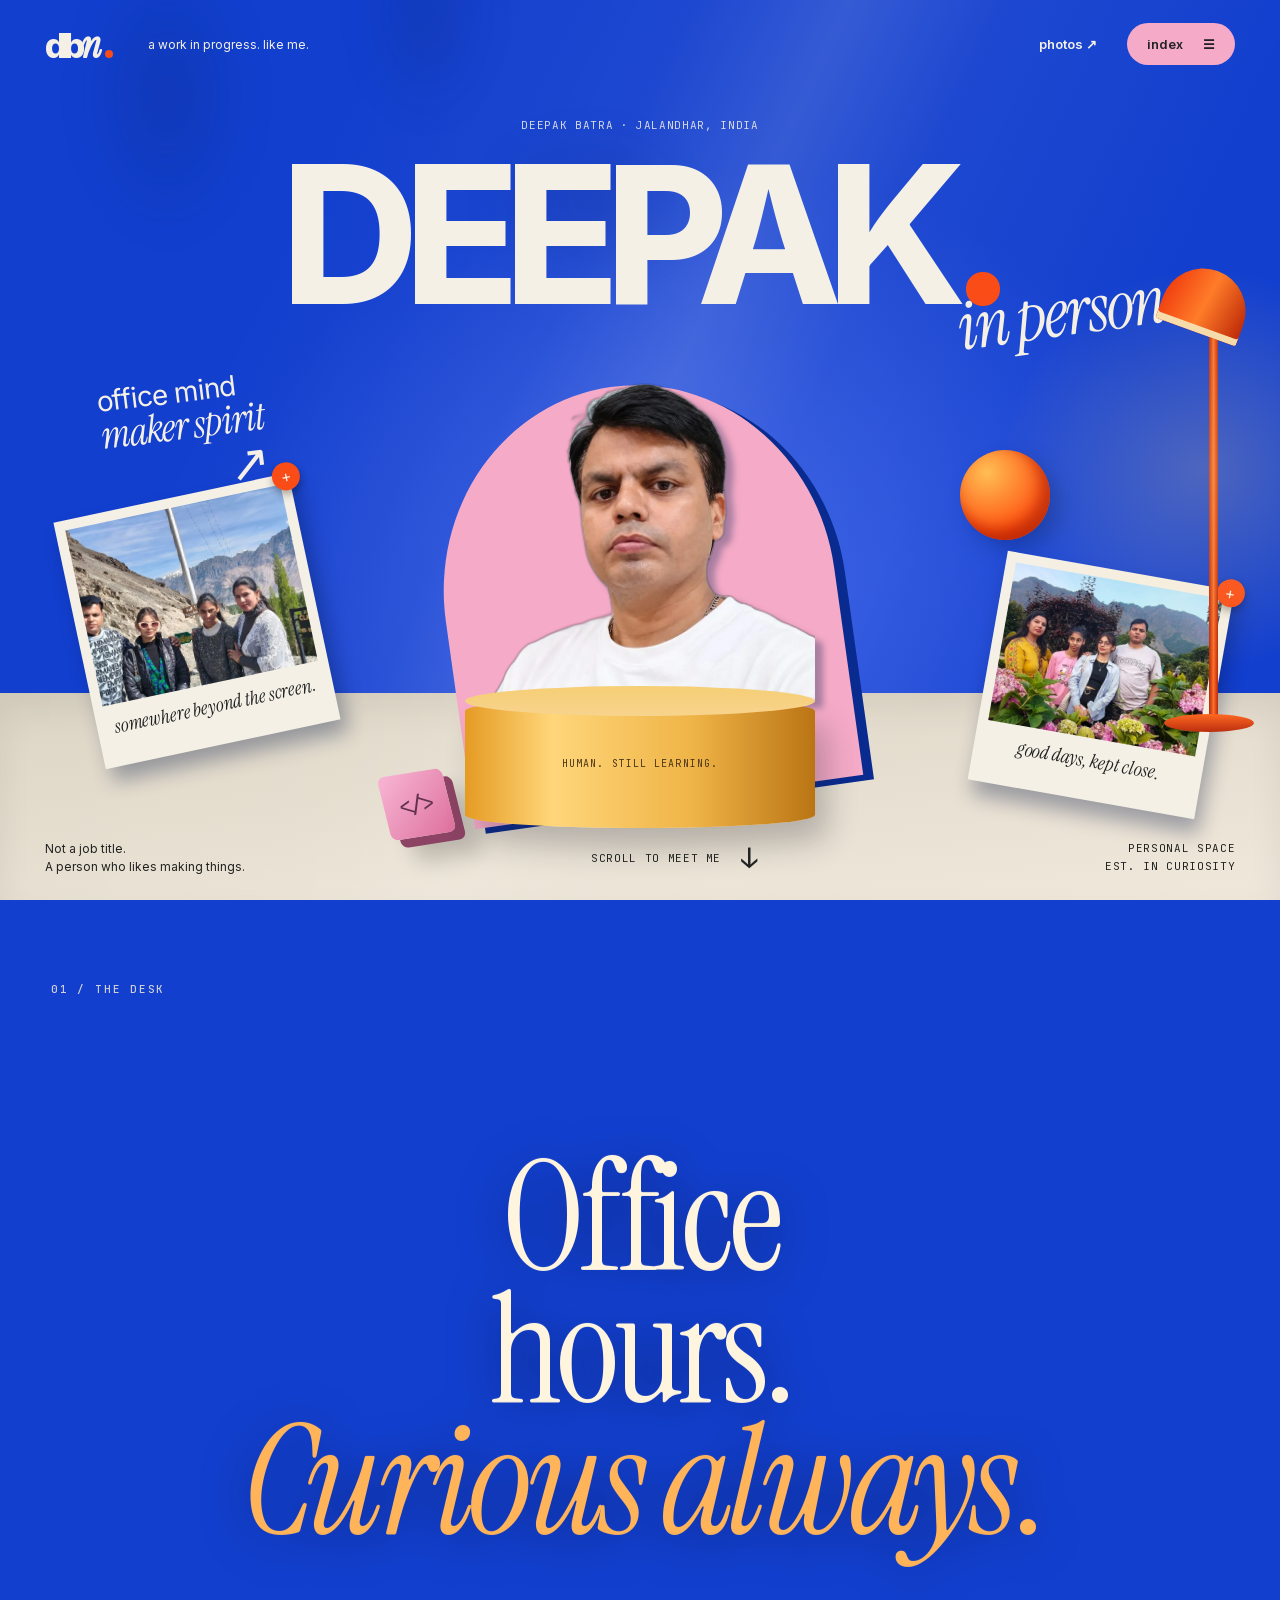
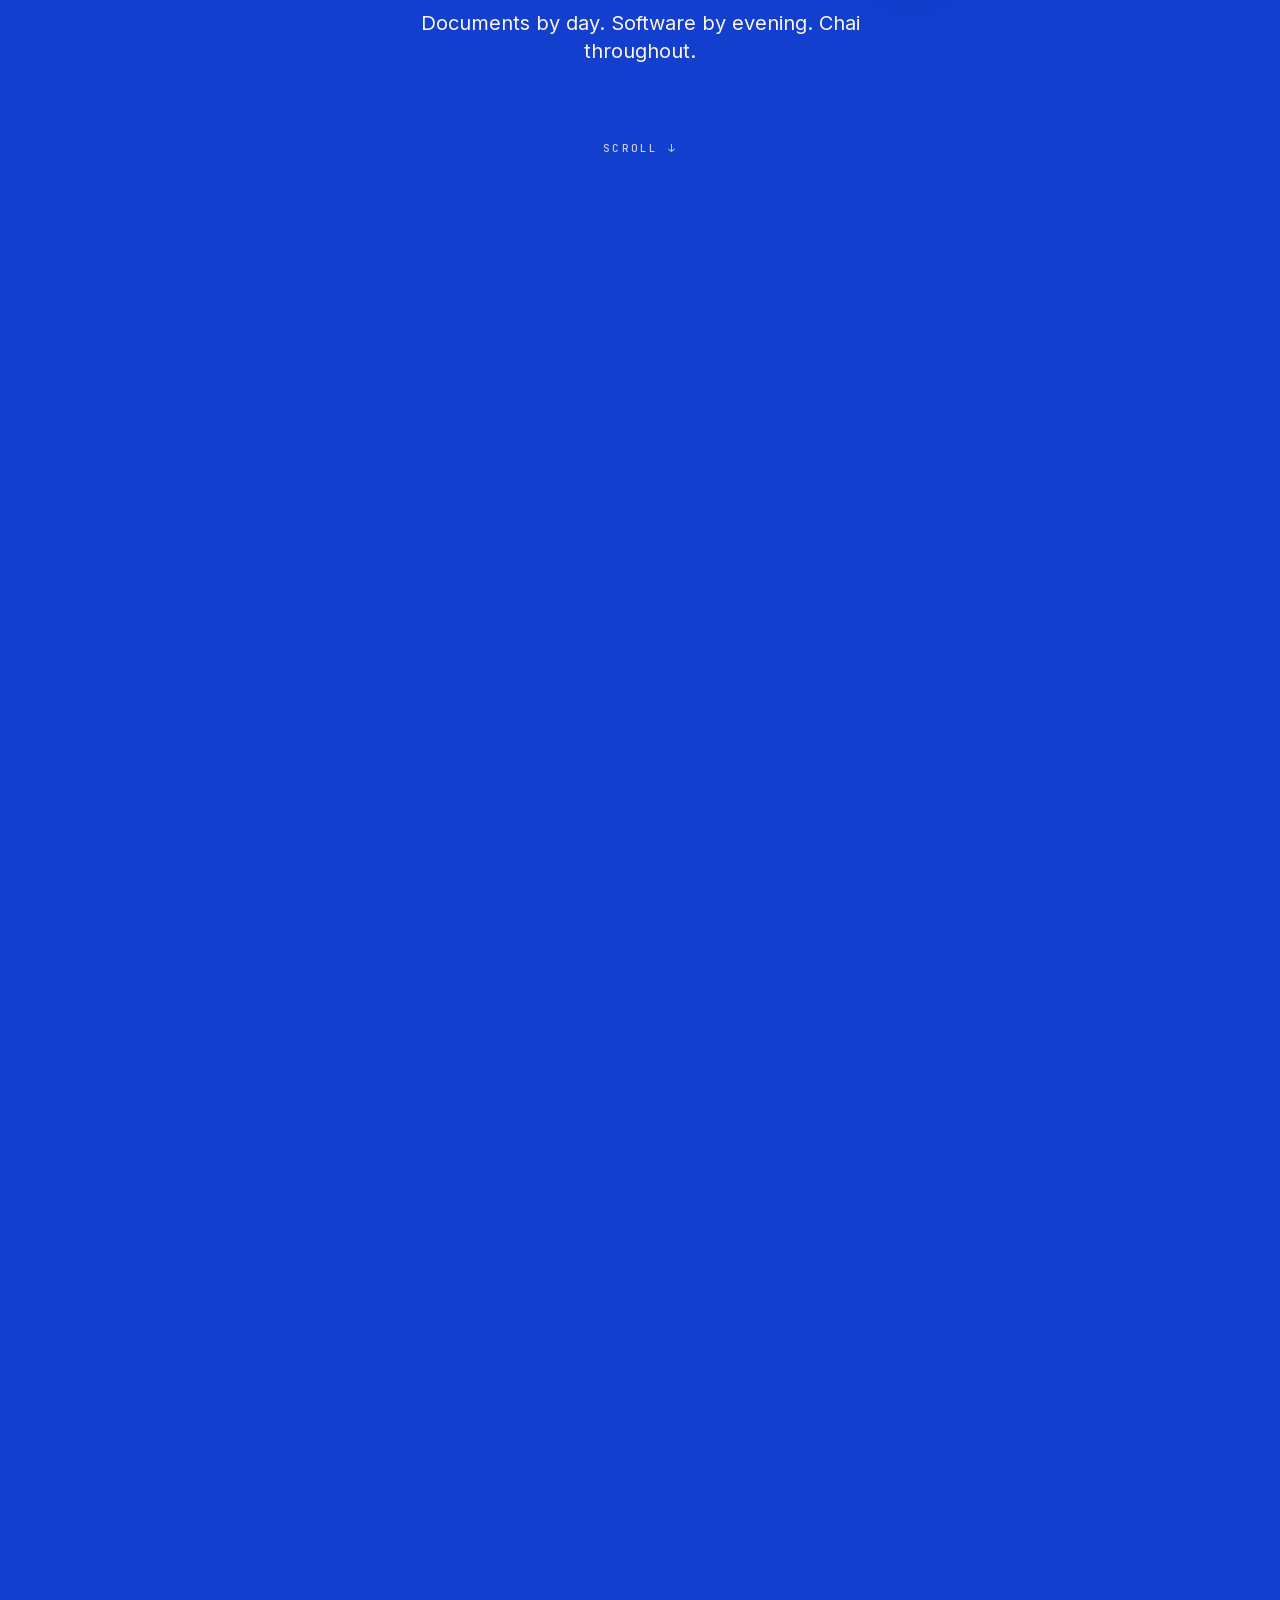
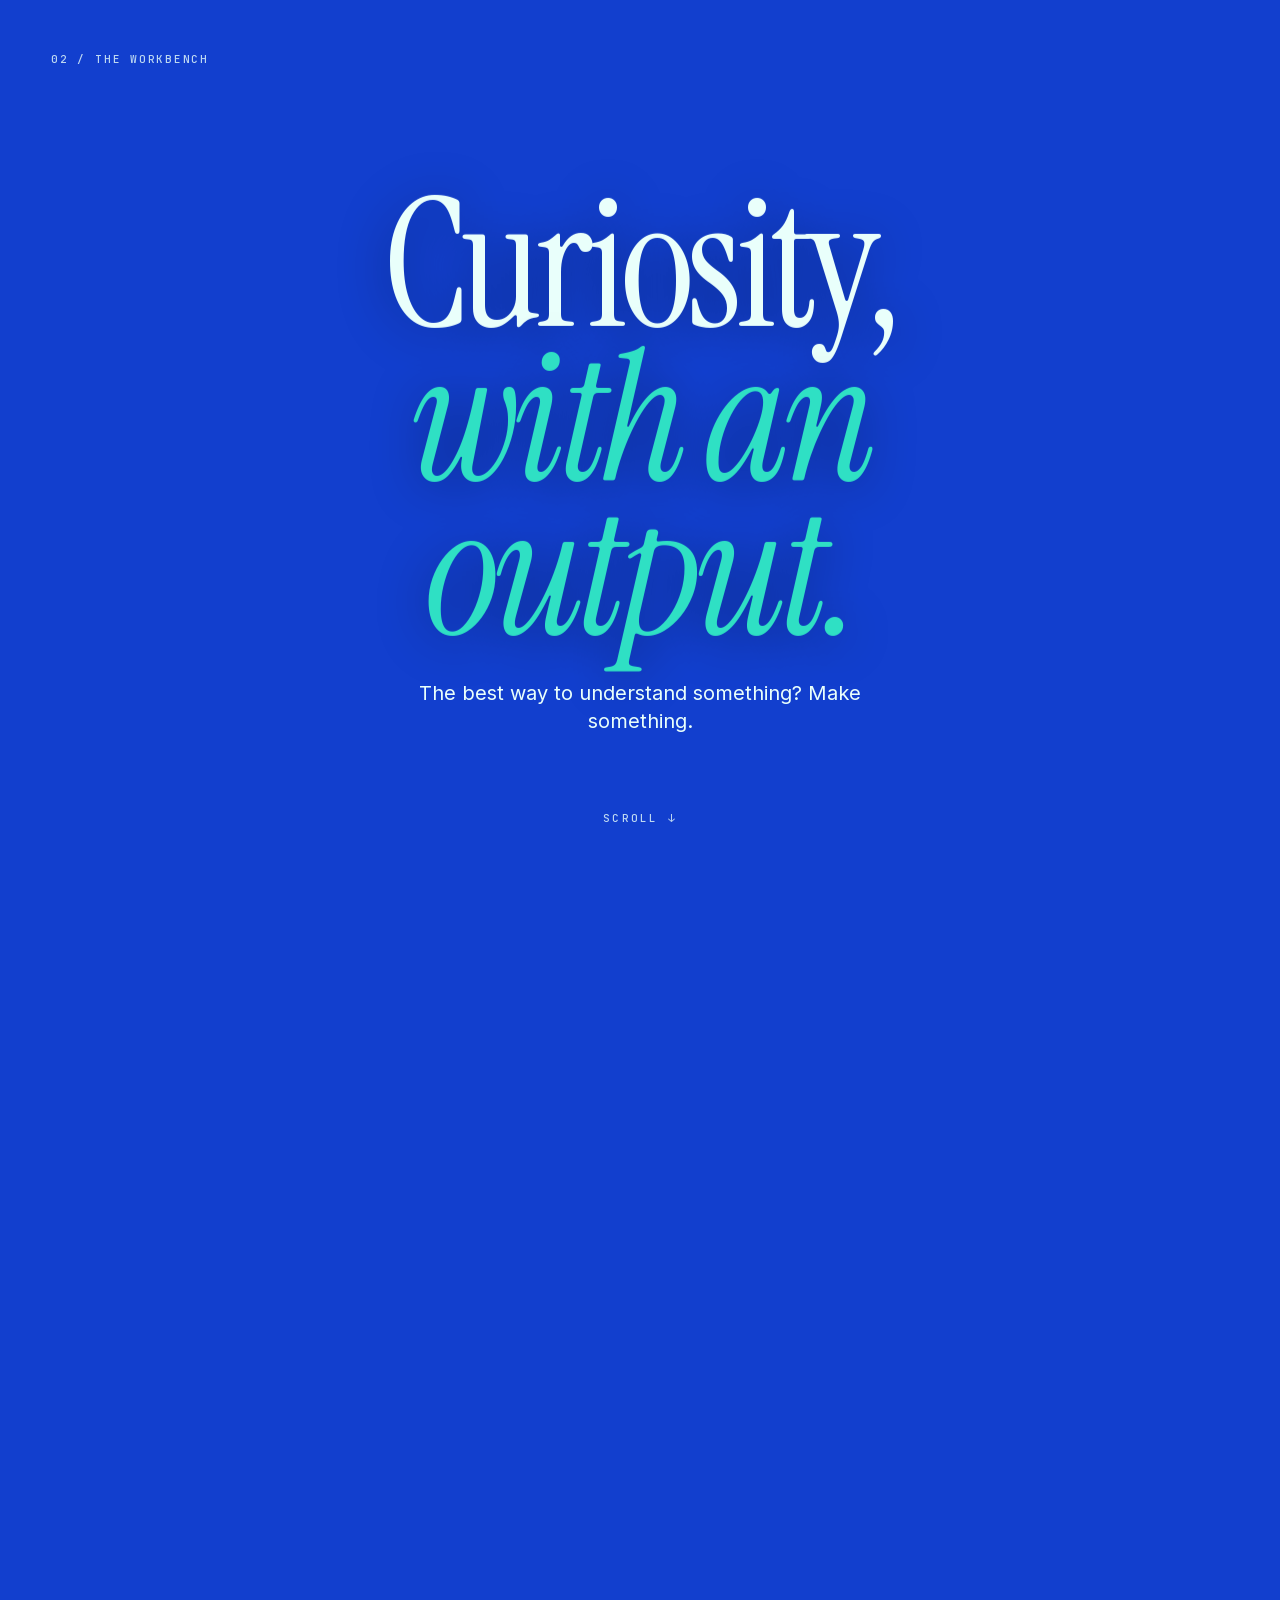
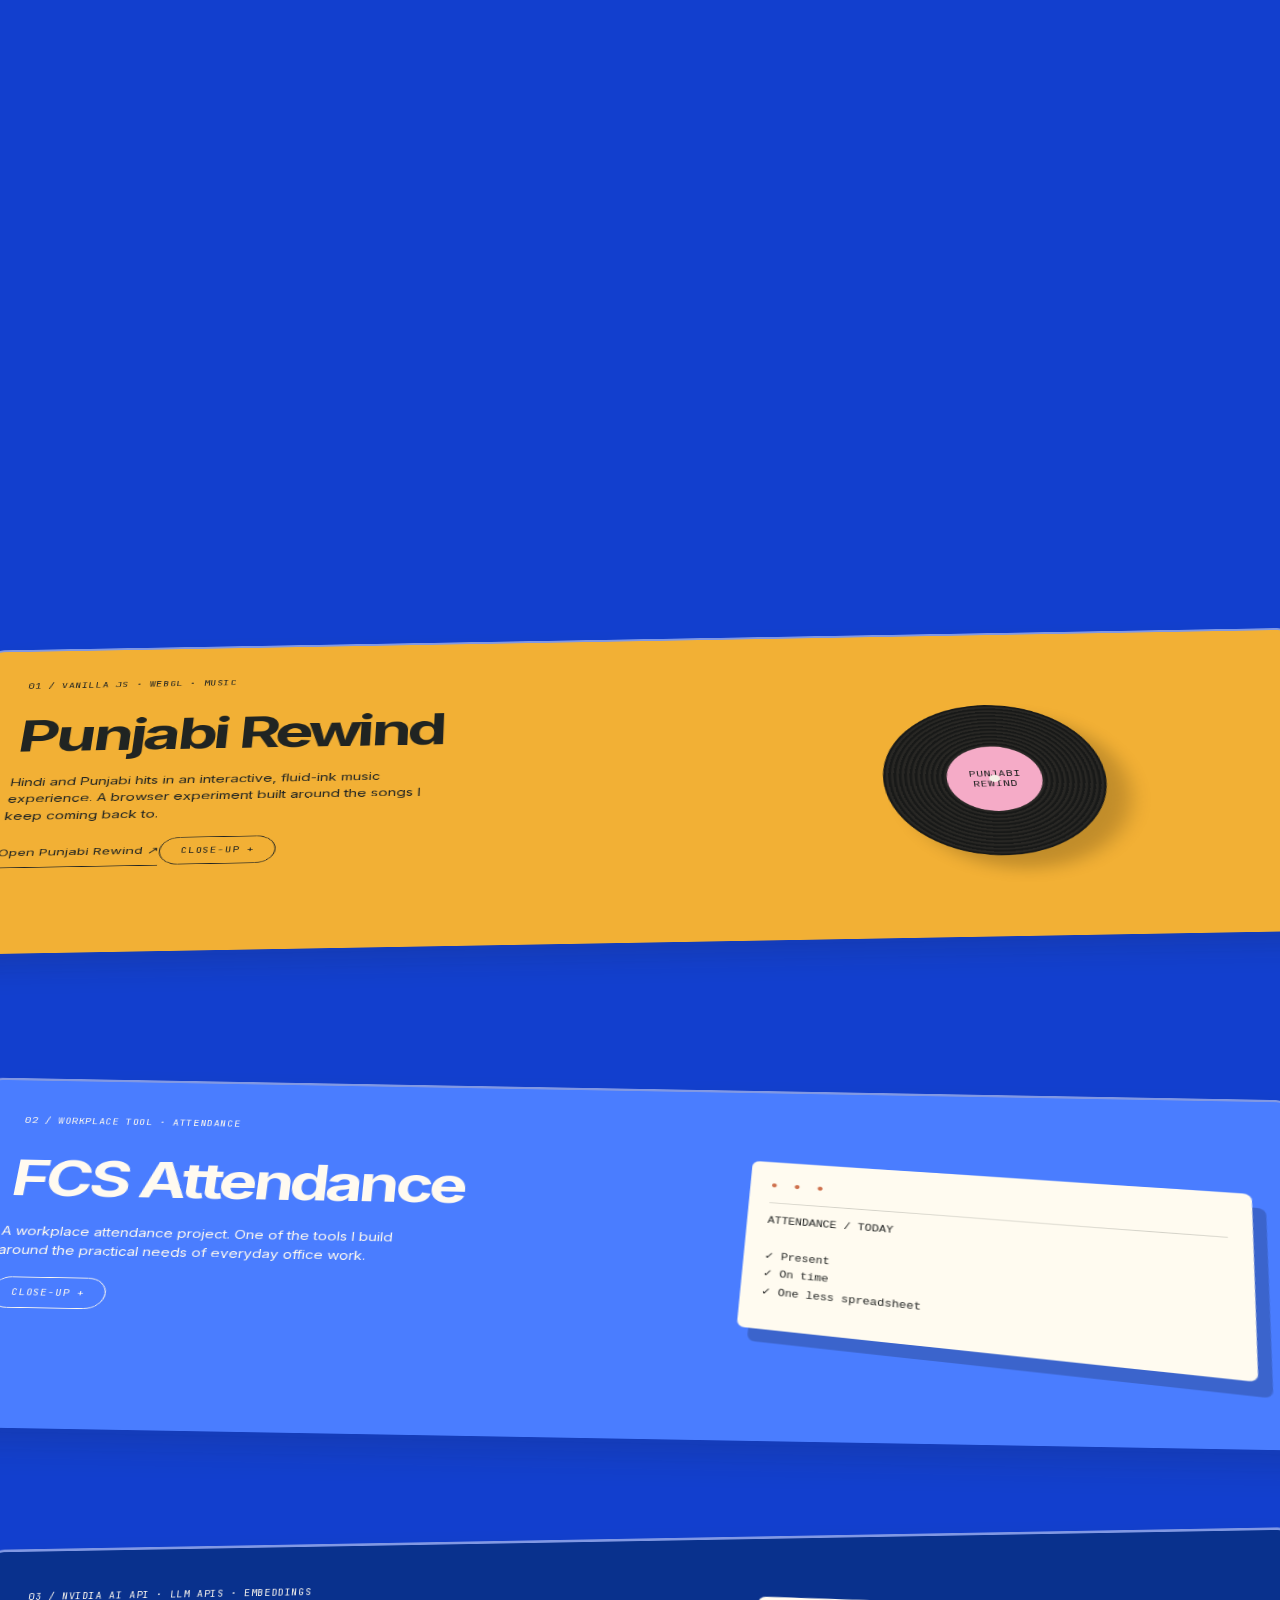
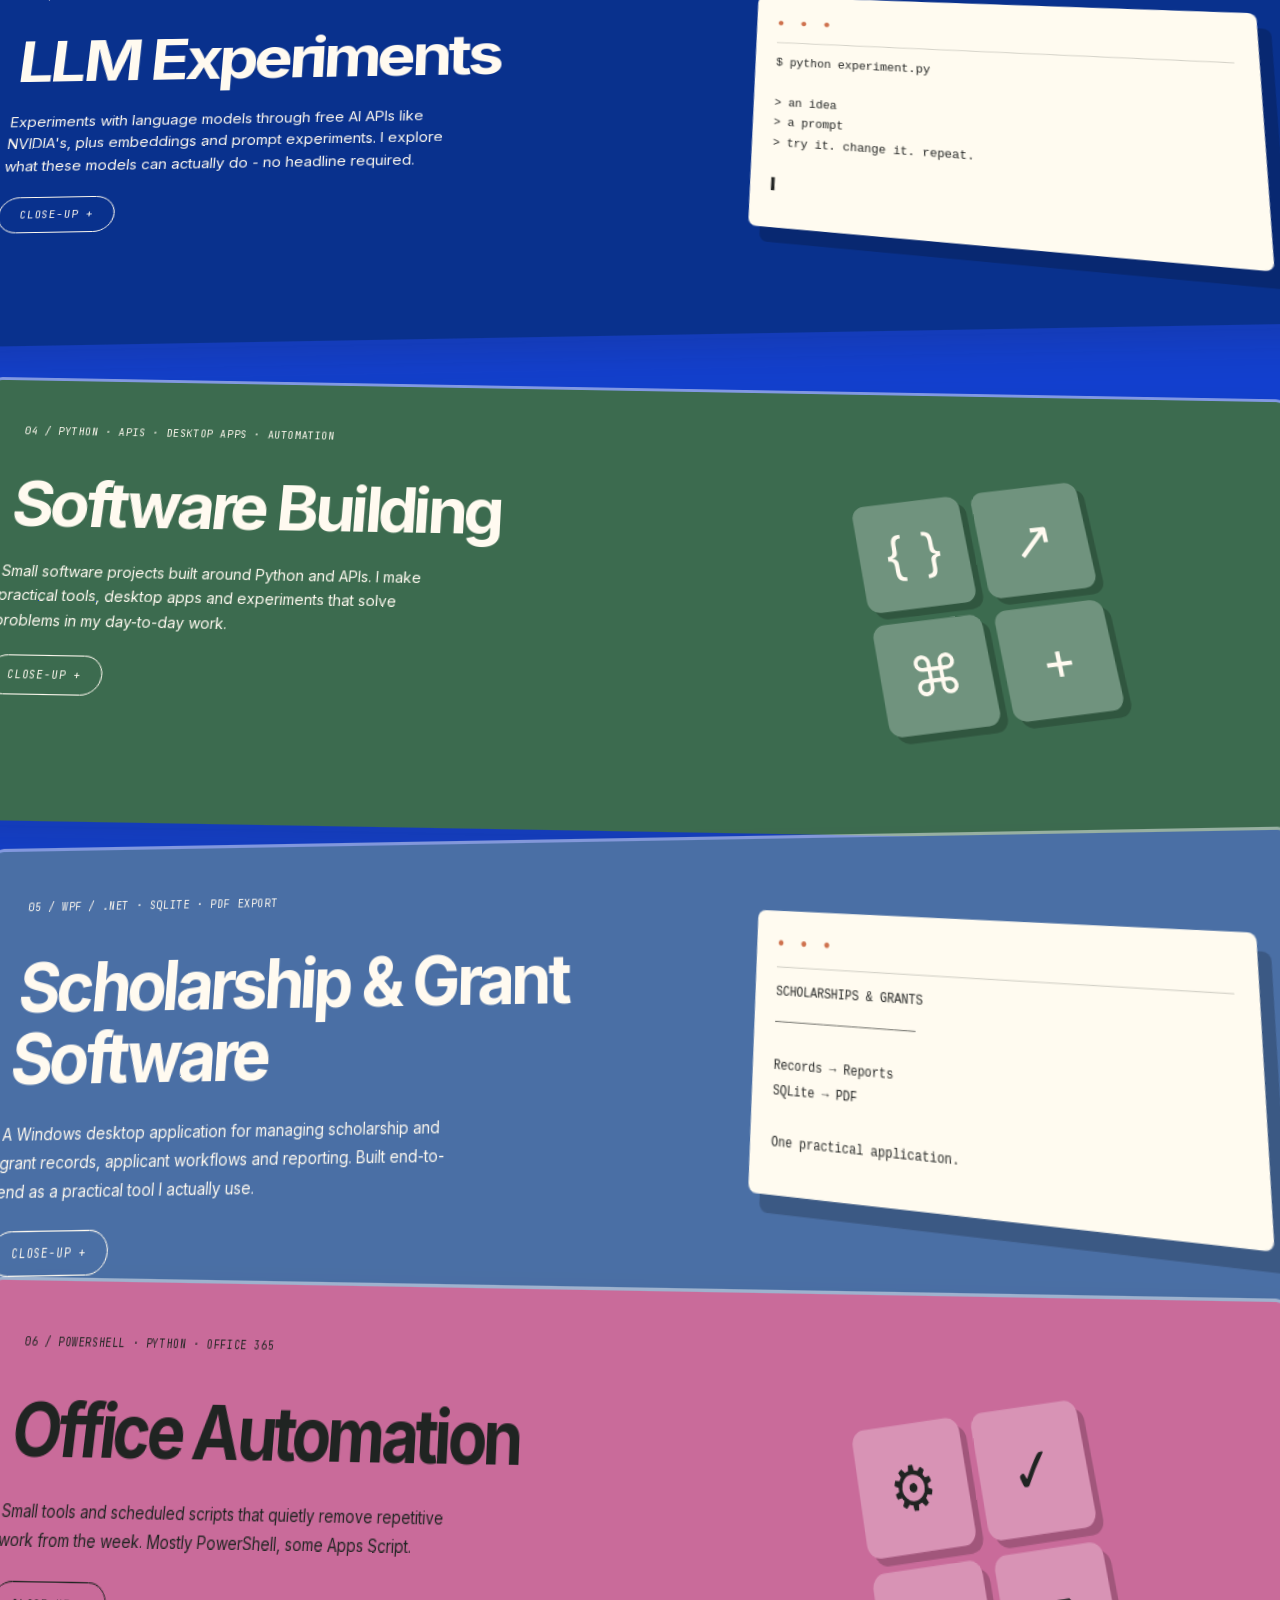
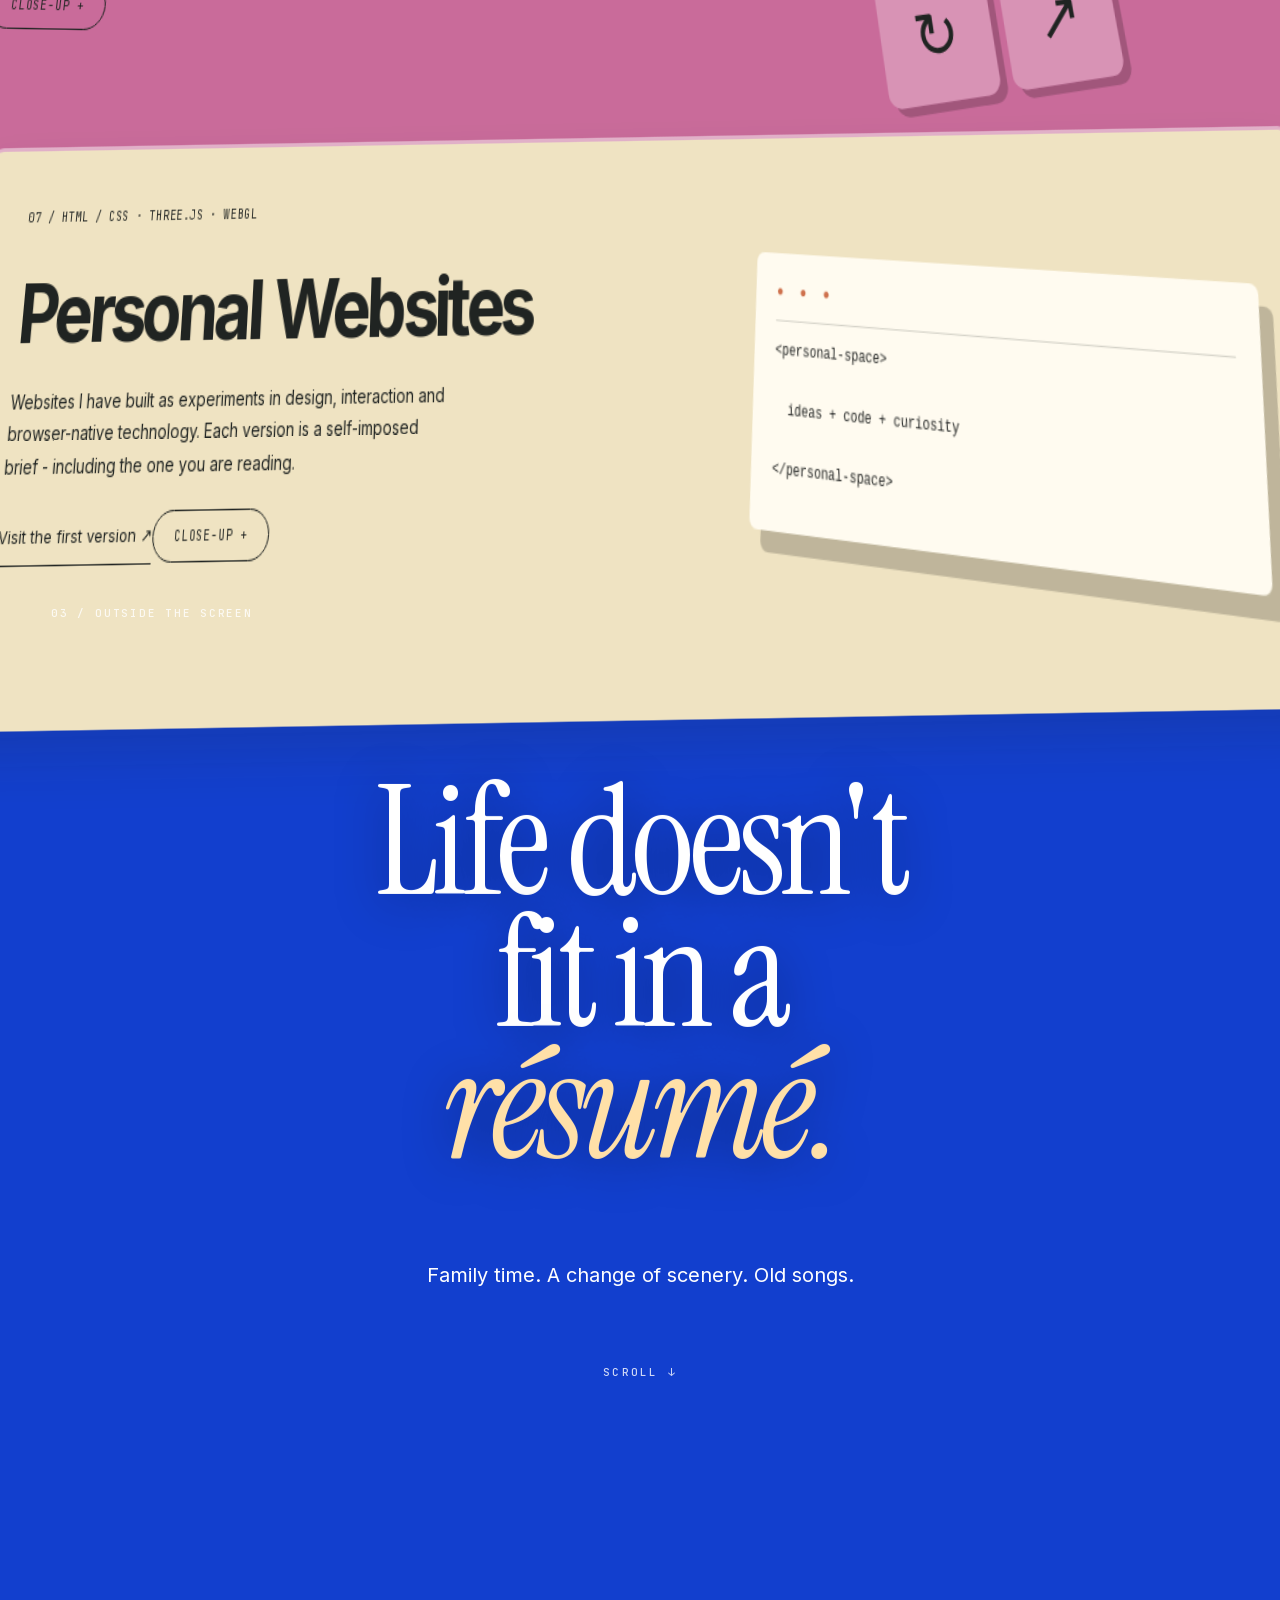
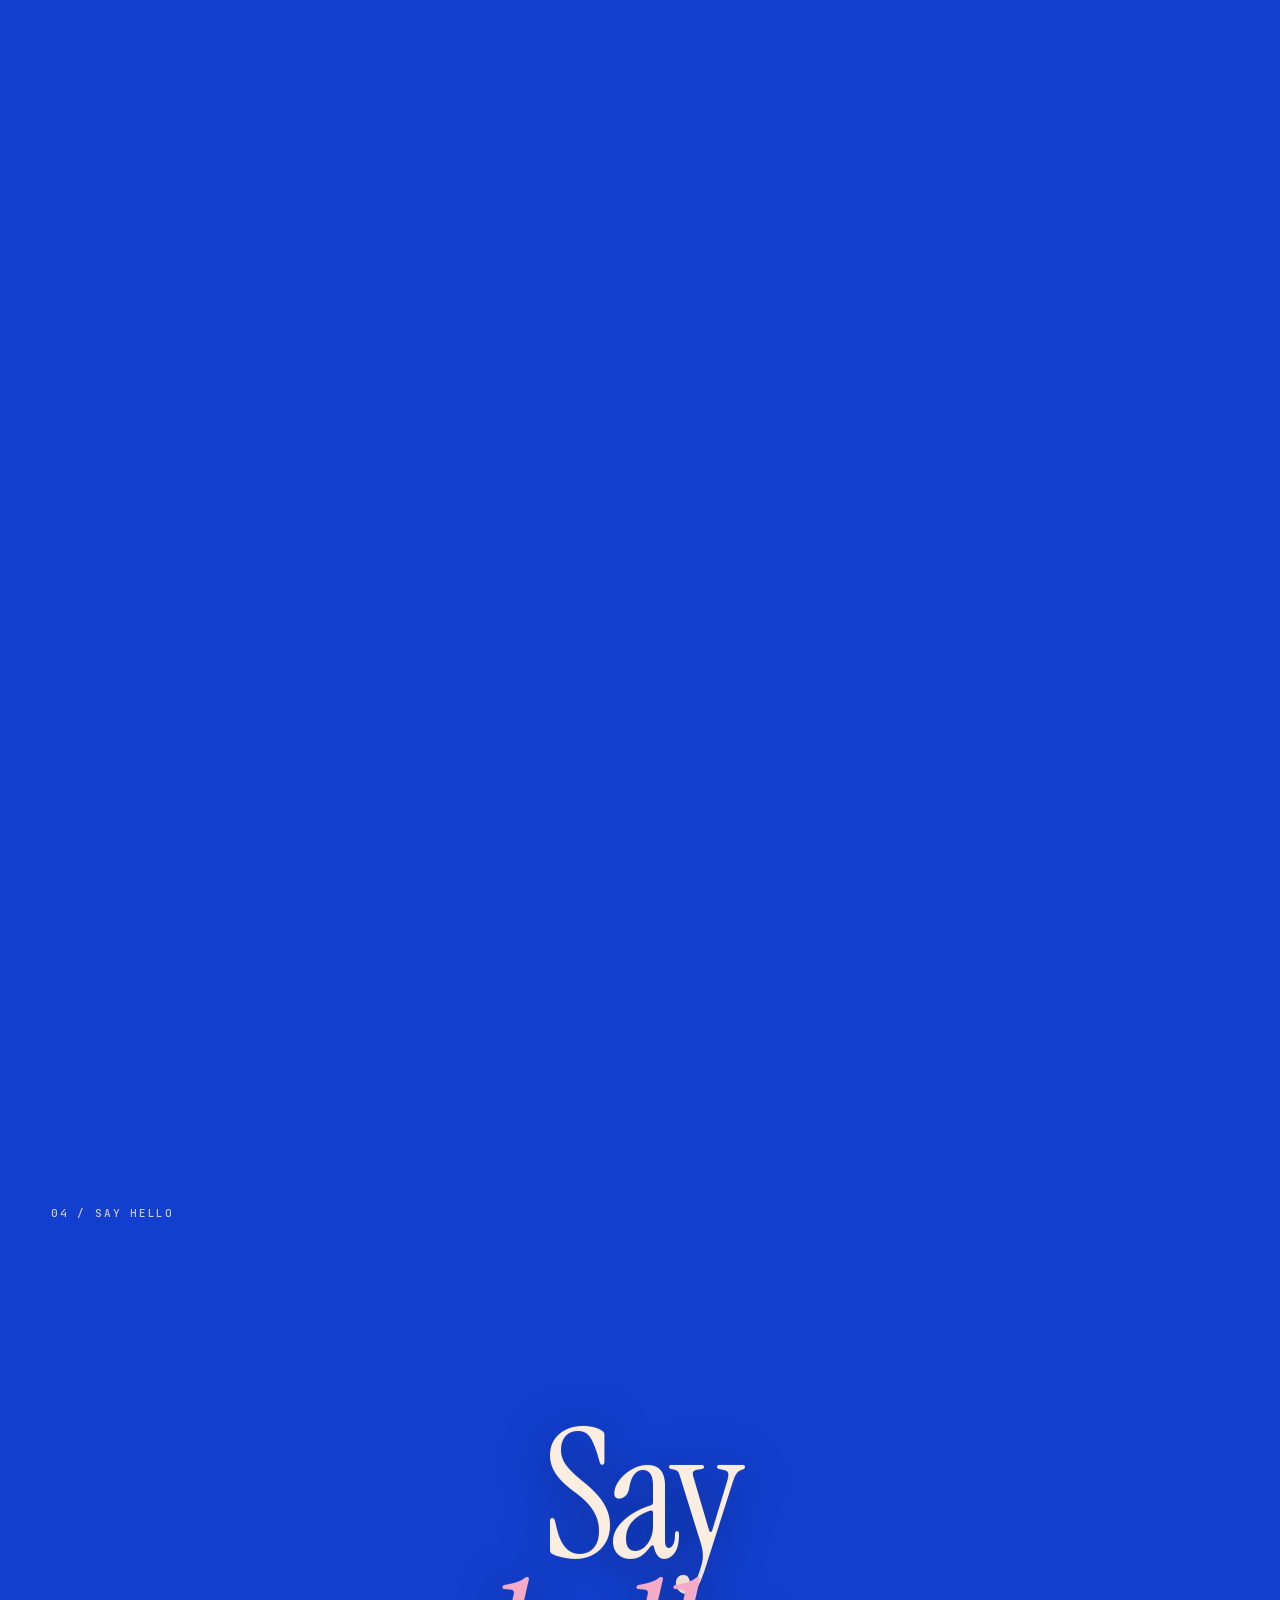
==== commit 336c5110: "Update index.html" ====
--- a/index.html
+++ b/index.html
@@ -117,15 +117,39 @@
 </div>
 <div class="hero-bottom"><p>Not a job title.<br>A person who likes making things.</p><a href="#about" class="scroll-link">SCROLL TO MEET ME <span>↓</span></a><span class="edition">PERSONAL SPACE<br>EST. IN CURIOSITY</span></div>
 </section>
-<section id="about" class="about">
-<div class="section-label"><span>01 / THE PERSON</span><span>MORE THAN A BIO</span></div>
-<h2>Office hours.<br><em>Curious</em> always<span class="dot">.</span></h2>
-<div class="about-layout"><div class="about-art"><div class="paper"><span>ABOUT-DEEPAK.TXT</span><dl><dt>BASED IN</dt><dd>Jalandhar, Punjab</dd><dt>BY DAY</dt><dd>Assistant Officer</dd><dt>AFTER HOURS</dt><dd>Software Building</dd><dt>POWERED BY</dt><dd>Chai & curiosity</dd></dl><div class="paper-stamp">WORK IN<br>PROGRESS ↗</div></div><div class="mug" aria-hidden="true"><span>चाय</span></div><span class="scribble">the everyday is<br>where ideas start. ↗</span></div><div class="about-copy"><p class="lead">Documents by day.<br>Software by evening.<br>Chai throughout.</p><p>My everyday work covers finance, Excel, payments, grants, scholarships and reports. I love my work. I also like finding a better way to do the repetitive bits.</p><p>Outside office hours, I build with Python and APIs, try out language models, and make small tools for real problems. ChatGPT, Claude and Gemini are part of my toolkit. Curiosity does the rest.</p><div class="skills"><span>PYTHON</span><span>OFFICE 365</span><span>APIs</span><span>POWERSHELL</span><span>LINUX</span><span>AI EXPERIMENTS</span></div></div></div>
-<div class="marquee" aria-hidden="true"><span>MAKE SOMETHING. LEARN SOMETHING. REPEAT. ✳ MAKE SOMETHING. LEARN SOMETHING. REPEAT. ✳ </span></div>
-</section>
-<section id="work" class="work"><div class="section-label"><span>02 / THE THINGS I BUILD</span><span>SMALL TOOLS. REAL USE.</span></div><div class="work-heading"><h2>Curiosity,<br><em>with an output.</em></h2><p>The best way to understand something?<br>Make something.</p></div><div id="work-deck" class="work-deck"></div></section>
-<section id="life" class="life"><div class="section-label"><span>03 / AWAY FROM THE SCREEN</span><a href="gallery.html">OPEN THE FULL ALBUM ↗</a></div><h2>Life doesn't fit<br><em>in a résumé.</em></h2><p class="life-intro">Family time. A change of scenery. Old songs.<br>The moments between the things I make.</p><div class="album"><a href="gallery.html" class="album-photo a1"><img src="gallery-17.webp" loading="lazy" alt="A celebration from Deepak's family photo archive"><span>01 / the people</span></a><a href="gallery.html" class="album-photo a2"><img src="gallery-30.webp" loading="lazy" alt="A mountain landscape with friends and family"><span>02 / the places</span></a><a href="gallery.html" class="album-photo a3"><img src="gallery-22.webp" loading="lazy" alt="An evening by a colourful fountain"><span>03 / the little things</span></a></div><div class="album-footer"><span>Real photographs. My own little world.</span><a class="pill" href="gallery.html">All photographs <span>↗</span></a></div><div class="hometown"><span>31.3260° N / 75.5762° E</span><p>Made of many things.<br><em>Rooted in Jalandhar.</em></p><span>ਜਲੰਧਰ · ਪੰਜਾਬ · INDIA</span></div></section>
-<section id="contact" class="contact"><div class="section-label"><span>04 / KEEP IN TOUCH</span><span>THE INTERNET IS BETTER WITH PEOPLE</span></div><p>Got an idea? A question? Just passing by?</p><h2>Say <em>hello</em><span class="dot">.</span><span class="hello-star" aria-hidden="true">✳</span></h2><div class="contact-links"><a href="mailto:deepak.batra@outlook.com">Email me <span>↗</span></a><a href="https://wa.me/919779777570">WhatsApp <span>↗</span></a><a href="https://github.com/deepbat">GitHub <span>↗</span></a><a href="https://instagram.com/deepakbatra">Instagram <span>↗</span></a></div><footer><span>© <span id="year">2026</span> Deepak Batra</span><span>Office mind. Maker spirit.</span><a href="#home">BACK TO THE TOP ↑</a></footer></section>
+<section id="about" class="scn"><div class="st st-desk" style="height:430vh"><div class="st-stage">
+<span class="st-tag">01 / THE DESK</span>
+<h2 class="st-giant st-center" data-r="0,.01,.16,.36">Office<br>hours.<br><em>Curious always</em><span class="dot">.</span></h2>
+<p class="st-sub" data-r="0,.01,.08,.2">Documents by day. Software by evening. Chai throughout.</p>
+<span class="st-cue" data-r="0,.01,.04,.1">scroll ↓</span>
+<div class="st-sheet st-s1" data-r=".2,.4,.56,.7"><div class="paper"><span>ABOUT-DEEPAK.TXT</span><dl><dt>BASED IN</dt><dd>Jalandhar, Punjab</dd><dt>BY DAY</dt><dd>Assistant Officer</dd><dt>AFTER HOURS</dt><dd>Software Building</dd><dt>POWERED BY</dt><dd>Chai &amp; curiosity</dd></dl><div class="paper-stamp">WORK IN<br>PROGRESS ↗</div></div></div>
+<div class="st-sheet st-s2" data-r=".62,.82"><div class="paper"><span>NOTES FROM THE DESK</span><p class="lead">Documents by day.<br>Software by evening.<br>Chai throughout.</p><p>My everyday work covers finance, Excel, payments, grants, scholarships and reports. I love my work. I also like finding a better way to do the repetitive bits.</p><p>Outside office hours, I build with Python and APIs, try language models, and make small tools for real problems. Curiosity does the rest.</p></div></div>
+<div class="st-chips" data-r=".84,1"><span>PYTHON</span><span>OFFICE 365</span><span>APIs</span><span>POWERSHELL</span><span>LINUX</span><span>AI EXPERIMENTS</span></div>
+</div></div></section>
+<section id="work" class="work scn"><div class="st st-work" style="height:240vh"><div class="st-stage">
+<span class="st-tag">02 / THE WORKBENCH</span>
+<h2 class="st-giant st-center" data-r="0,.01,.62,.95">Curiosity,<br><em>with an<br>output.</em></h2>
+<p class="st-sub" data-r="0,.01,.3,.6">The best way to understand something? Make something.</p>
+<div class="st-term" data-r=".05,.2,.62,.9"><b>$</b> ls ~/projects <i>6 tools, all in use</i><span class="caret"></span></div>
+<span class="st-cue" data-r="0,.01,.1,.2">scroll ↓</span>
+</div></div><div id="work-deck" class="work-deck"></div></section>
+<section id="life" class="scn"><div class="st st-life" style="height:600vh"><div class="st-stage">
+<span class="st-tag">03 / OUTSIDE THE SCREEN</span>
+<h2 class="st-giant st-center" data-r="0,.01,.1,.24">Life doesn't<br>fit in a<br><em>résumé.</em></h2>
+<p class="st-sub" data-r="0,.01,.06,.16">Family time. A change of scenery. Old songs.</p>
+<span class="st-cue" data-r="0,.01,.03,.08">scroll ↓</span>
+<div class="st-print" style="--rot:-4deg" data-r=".12,.28,.34,.44"><b class="st-bigword">people</b><a href="gallery.html"><img src="gallery-17.webp" alt="A celebration from Deepak's family photo archive"></a><small>01 / the people</small></div>
+<div class="st-print" style="--rot:3deg" data-r=".38,.52,.58,.68"><b class="st-bigword">places</b><a href="gallery.html"><img src="gallery-30.webp" alt="A mountain landscape with friends and family"></a><small>02 / the places</small></div>
+<div class="st-print" style="--rot:-2deg" data-r=".62,.76,.8,.88"><b class="st-bigword">little things</b><a href="gallery.html"><img src="gallery-22.webp" alt="An evening by a colourful fountain"></a><small>03 / the little things</small></div>
+<div class="st-home" data-r=".86,.98"><span>31.3260° N / 75.5762° E</span><p>Made of many things.<br><em>Rooted in Jalandhar.</em></p><span>ਜਲੰਧਰ · ਪੰਜਾਬ · INDIA</span><a class="pill" href="gallery.html">All photographs ↗</a></div>
+</div></div></section>
+<section id="contact" class="scn"><div class="st st-hello" style="height:300vh"><div class="st-stage">
+<span class="st-tag">04 / SAY HELLO</span>
+<h2 class="st-giant st-center" data-r="0,.01,.2,.4">Say<br><em>hello</em><span class="dot">.</span></h2>
+<p class="st-sub" data-r="0,.01,.15,.3">Got an idea? A question? Just passing by?</p>
+<div class="st-links" data-r=".3,.48,.56,.7"><a href="mailto:deepak.batra@outlook.com">Email me <span>↗</span></a><a href="https://wa.me/919779777570">WhatsApp <span>↗</span></a><a href="https://github.com/deepbat">GitHub <span>↗</span></a><a href="https://instagram.com/deepakbatra">Instagram <span>↗</span></a></div>
+<footer class="st-foot" data-r=".6,.85"><b>Deepak Batra</b><div class="cols"><div><h4>Scenes</h4><a href="#home">Back to top ↑</a><a href="#about">The desk</a><a href="#work">The workbench</a><a href="#life">Outside</a></div><div><h4>Elsewhere</h4><a href="gallery.html">Gallery</a><a href="https://github.com/deepbat">GitHub</a><a href="https://wa.me/919779777570">WhatsApp</a></div></div><span class="cp">© <span id="year">2026</span> Deepak Batra · Office mind. Maker spirit.</span></footer>
+</div></div></section>
 </main><a class="floating-gallery" href="gallery.html" aria-label="Open photo gallery">PHOTOS ↗</a><a class="back-top" href="#home" aria-label="Back to top">↑</a><script>const CARDS=[
  {n:'01',t:'Punjabi Rewind',tags:'VANILLA JS · WEBGL · MUSIC',d:'Hindi and Punjabi hits in an interactive, fluid-ink music experience. A browser experiment built around the songs I keep coming back to.',note:'The whole thing runs in the browser - no app, no account.',stack:'VANILLA JS · WEBGL FLUID SHADER · WEB AUDIO · GITHUB PAGES',demo:'ink',shot:'[data-uri]',shotalt:'Live screenshot of the Punjabi Rewind music site',link:'https://deepbat.github.io/punjabi-rewind/',lt:'Open Punjabi Rewind ↗',bg:'#f2b035',light:false},
  {n:'02',t:'FCS Attendance',tags:'WORKPLACE TOOL · ATTENDANCE',d:'A workplace attendance project. One of the tools I build around the practical needs of everyday office work.',note:'In use, quietly improving one small thing at a time.',stack:'SUPABASE · VANILLA JS · GITHUB PAGES',demo:'check',bg:'#4a7dff',light:true},
@@ -199,7 +223,7 @@
 addEventListener('scroll',()=>{if(!busy){busy=true;requestAnimationFrame(update)}},{passive:true});update();
 if('serviceWorker' in navigator)window.addEventListener('load',()=>navigator.serviceWorker.register('sw.js').catch(()=>{}));
 let promptEvent;
-addEventListener('beforeinstallprompt',e=>{e.preventDefault();promptEvent=e;const b=document.createElement('button');b.textContent='Install as app ↗';b.className='pill';b.style.cssText='background:transparent;color:inherit;margin:30px 0;border-color:currentColor';b.onclick=async()=>{await promptEvent.prompt();b.remove()};document.querySelector('.contact-links').after(b)});
+addEventListener('beforeinstallprompt',e=>{e.preventDefault();promptEvent=e;const b=document.createElement('button');b.textContent='Install as app ↗';b.className='pill';b.style.cssText='background:transparent;color:inherit;margin:30px 0;border-color:currentColor';b.onclick=async()=>{await promptEvent.prompt();b.remove()};document.querySelector('.st-foot .cols').after(b)});
 
 /* site-wide depth pass (2026-11-22 eve) */
 var _ab,_ap,_ht,_hw;
--- a/world.css
+++ b/world.css
@@ -47,3 +47,62 @@
 body.w-ready .about .paper-stamp{color:#c0302a}
 body.w-ready .about .scribble{color:#ffd9a0}
 body.w-ready .life .hometown{background:linear-gradient(180deg,#0000,#00000030);text-shadow:0 2px 16px #5a1c06aa}
+/* ===== v2: scenes are full-screen pinned stages, one giant idea at a time (Lettra-style) ===== */
+body.w-ready .scn{position:relative;z-index:1;background:transparent;padding:0;margin:0}
+.st{position:relative;--ink:#fff4de;--acc:#ffb45a;color:var(--ink)}
+.st-desk{--ink:#fff4de;--acc:#ffb45a}.st-work{--ink:#e9fffb;--acc:#2fe0c4}.st-life{--ink:#fff;--acc:#ffe0a8}.st-hello{--ink:#fbeee0;--acc:#f5abc7}
+.st-stage{position:sticky;top:0;height:100vh;height:100svh;overflow:hidden}
+.st-stage>*{--i:1;--o:0}
+.st-tag{position:absolute;left:max(16px,4vw);top:84px;font:500 11px/1 Mono,ui-monospace,monospace;letter-spacing:.16em;opacity:.8;z-index:3}
+.st-giant{position:absolute;left:0;right:0;top:50%;margin:0;padding:0 5vw;font:400 clamp(70px,24vw,300px)/.86 Instrument,Georgia,serif;letter-spacing:-.035em;text-align:center;text-shadow:0 6px 50px #0006;
+ opacity:calc(1 - var(--o)*1.05);transform:translate3d(0,calc(-50% - var(--o)*9vh),0) scale(calc(1 + var(--o)*.9));filter:blur(calc(var(--o)*8px));will-change:transform,opacity}
+.st-giant em{color:var(--acc);font-style:italic}
+.st-giant .dot{color:var(--acc)}
+.st-work .st-giant{font-size:clamp(60px,20vw,260px)}
+.st-sub{position:absolute;left:0;right:0;bottom:15vh;margin:0 auto;max-width:min(88vw,520px);text-align:center;font:400 clamp(15px,4.2vw,20px)/1.4 Inter,Arial,sans-serif;opacity:calc(1 - var(--o));transform:translateY(calc(var(--o)*-20px))}
+.st-cue{position:absolute;left:0;right:0;bottom:5vh;text-align:center;font:500 11px Mono,monospace;letter-spacing:.2em;text-transform:uppercase;opacity:calc(.8 - var(--o))}
+/* desk sheets */
+.st-sheet{position:absolute;left:50%;top:50%;width:min(88vw,520px);opacity:calc(var(--i)*(1 - var(--o)));transform:translate3d(-50%,calc(-50% + (1 - var(--i))*110vh - var(--o)*40vh),0) rotate(calc((1 - var(--i))*-8deg + var(--o)*6deg));will-change:transform}
+.st-sheet .paper{position:relative;display:block;margin:0;width:100%;transform:none;background:#f3e6c8 linear-gradient(180deg,#fff6dc66,#c9a96a44);color:#2b2118;padding:26px 24px 30px;border-radius:4px;box-shadow:0 30px 70px #0009,inset 0 0 60px #b88a4a55;font-family:Inter,Arial,sans-serif}
+.st-sheet .paper>span{display:block;font:500 11px Mono,monospace;letter-spacing:.16em;margin-bottom:14px;color:#8a5a2a}
+.st-sheet dl{margin:0;display:grid;grid-template-columns:1fr;gap:2px}
+.st-sheet dt{font:500 10px Mono,monospace;letter-spacing:.14em;color:#8a5a2a;margin-top:12px}
+.st-sheet dd{margin:0;font:400 clamp(26px,8vw,38px)/1.05 Instrument,Georgia,serif;color:#2b2118}
+.st-sheet .lead{font:400 clamp(26px,7.6vw,36px)/1.08 Instrument,Georgia,serif;color:#2b2118;margin:0 0 14px}
+.st-sheet .paper p{margin:0 0 12px;font-size:clamp(14px,3.9vw,16px);line-height:1.5;color:#3a2c1e}
+.st-sheet .paper-stamp{position:absolute;right:16px;bottom:16px;transform:rotate(-8deg);border:2px solid #c0302a;color:#c0302a;font:700 11px/1.2 Mono,monospace;padding:6px 8px;letter-spacing:.1em}
+.st-s2{top:calc(50% + 2vh)}
+.st-chips{position:absolute;left:0;right:0;bottom:3.5vh;display:flex;flex-wrap:wrap;gap:6px;justify-content:center;padding:0 5vw;opacity:var(--i);transform:translateY(calc((1 - var(--i))*30px))}
+.st-chips span{font:500 10px Mono,monospace;letter-spacing:.12em;border:1px solid #ffffff55;border-radius:99px;padding:6px 10px;background:#0004;backdrop-filter:blur(4px)}
+/* workbench terminal */
+.st-term{position:absolute;left:50%;top:calc(50% + 24vw + 7vh);width:min(88vw,480px);transform:translate(-50%,calc((1 - var(--i))*30px));opacity:calc(var(--i)*(1 - var(--o)));font:500 14px/1.4 Mono,monospace;border:1px solid #2fe0c455;border-radius:10px;padding:12px 14px;background:#031a20cc;color:#9ff5e6}
+.st-term b{color:#2fe0c4;margin-right:8px}.st-term i{display:block;font-style:normal;opacity:.7;margin-top:2px}
+.st-term .caret{display:inline-block;width:8px;height:15px;background:#2fe0c4;vertical-align:-2px;margin-left:4px;animation:stc 1s steps(1) infinite}
+@keyframes stc{50%{opacity:0}}
+.work>.work-deck{position:relative;z-index:1;padding-top:6vh}
+/* life prints fly through the scene */
+.st-print{position:absolute;left:50%;top:50%;width:min(76vw,480px);margin:0;opacity:calc(var(--i)*(1 - var(--o)*1.1));transform:translate3d(-50%,calc(-50% + (1 - var(--i))*18vh),0) rotate(var(--rot)) scale(calc(.35 + var(--i)*.65 + var(--o)*.9));filter:blur(calc((1 - var(--i))*6px + var(--o)*6px));will-change:transform,opacity}
+.st-print a{display:block;background:#fffaf0;padding:10px 10px 36px;box-shadow:0 30px 60px #0007;border-radius:3px}
+.st-print img{display:block;width:100%;height:auto;max-height:58vh;object-fit:cover;border-radius:2px}
+.st-print small{position:absolute;left:14px;bottom:10px;font:500 10px Mono,monospace;letter-spacing:.14em;text-transform:uppercase;color:#6a4a2a}
+.st-bigword{position:absolute;left:50%;top:50%;z-index:-1;transform:translate(-50%,-50%) scale(calc(1 + (1 - var(--i))*.5));white-space:nowrap;font:italic 400 clamp(110px,38vw,420px)/.8 Instrument,Georgia,serif;letter-spacing:-.04em;color:#fff;opacity:.9;text-shadow:0 8px 40px #1a5bb066}
+.st-home{position:absolute;inset:0;display:flex;flex-direction:column;align-items:center;justify-content:center;text-align:center;gap:14px;opacity:var(--i);transform:translateY(calc((1 - var(--i))*40px));background:radial-gradient(90% 55% at 50% 52%,#0a2a5acc,#0a2a5a00)}
+.st-home p{margin:0;font:400 clamp(44px,13vw,110px)/.92 Instrument,Georgia,serif;text-shadow:0 4px 30px #5a1c06aa}
+.st-home p em{color:var(--acc)}.st-home span{font:500 11px Mono,monospace;letter-spacing:.18em}
+.st-home .pill{margin-top:8px;border:1px solid #fff;border-radius:99px;padding:12px 20px;color:#fff;text-decoration:none;font:500 13px Inter,sans-serif;pointer-events:auto}
+/* hello */
+.st-links{position:absolute;left:50%;top:50%;width:min(90vw,560px);display:grid;gap:10px;transform:translate(-50%,calc(-50% + (1 - var(--i))*60px - var(--o)*40px));opacity:calc(var(--i)*(1 - var(--o)));transition:none}
+.st-hello .st-links{top:42%}
+.st-links a{display:flex;justify-content:space-between;align-items:center;color:#fff;text-decoration:none;font:400 clamp(30px,9vw,52px)/1 Instrument,Georgia,serif;border-bottom:1px solid #ffffff44;padding:12px 4px}
+.st-links a span{color:var(--acc)}
+.st-foot{position:absolute;left:0;right:0;bottom:0;padding:0 5vw 10vh;opacity:var(--i);transform:translateY(calc((1 - var(--i))*50px));background:linear-gradient(180deg,#0000,#0a0612ee 40%)}
+.st-foot b{display:block;font:italic 400 clamp(64px,22vw,280px)/.9 Instrument,Georgia,serif;letter-spacing:-.04em;color:#fff;margin:6vh 0 3vh}
+.st-foot .cols{display:flex;gap:44px;font:400 14px/2 Inter,sans-serif}
+.st-foot h4{margin:0;font:500 10px Mono,monospace;letter-spacing:.16em;color:var(--acc)}
+.st-foot a{display:block;color:#fbeee0;text-decoration:none}
+.st-foot .cp{display:block;margin-top:14px;font:400 11px Mono,monospace;opacity:.6}
+/* hit targets must stay clickable only while visible */
+.st-stage>*[data-r]{pointer-events:none}.st-print a,.st-links a,.st-foot a,.st-home .pill{pointer-events:auto}
+@media (min-width:900px){.st-giant{font-size:clamp(120px,17vw,300px)}.st-work .st-giant{font-size:clamp(100px,14vw,240px)}.st-sheet{width:560px}.st-term{top:calc(50% + 17vw)}}
+@media (prefers-reduced-motion:reduce){.st{height:auto!important}.st-stage{position:relative;height:auto;min-height:100svh;overflow:visible;padding:100px 5vw 40px}.st-stage>*{position:relative!important;left:auto!important;top:auto!important;transform:none!important;opacity:1!important;filter:none!important;margin:20px auto!important;width:auto;max-width:560px}.st-bigword{display:none}}
+@media (min-width:900px){.st-desk .st-giant{font-size:clamp(100px,12vw,220px)}.st-life .st-giant{font-size:clamp(100px,12vw,220px)}.st-hello .st-giant{font-size:clamp(100px,14vw,260px)}}
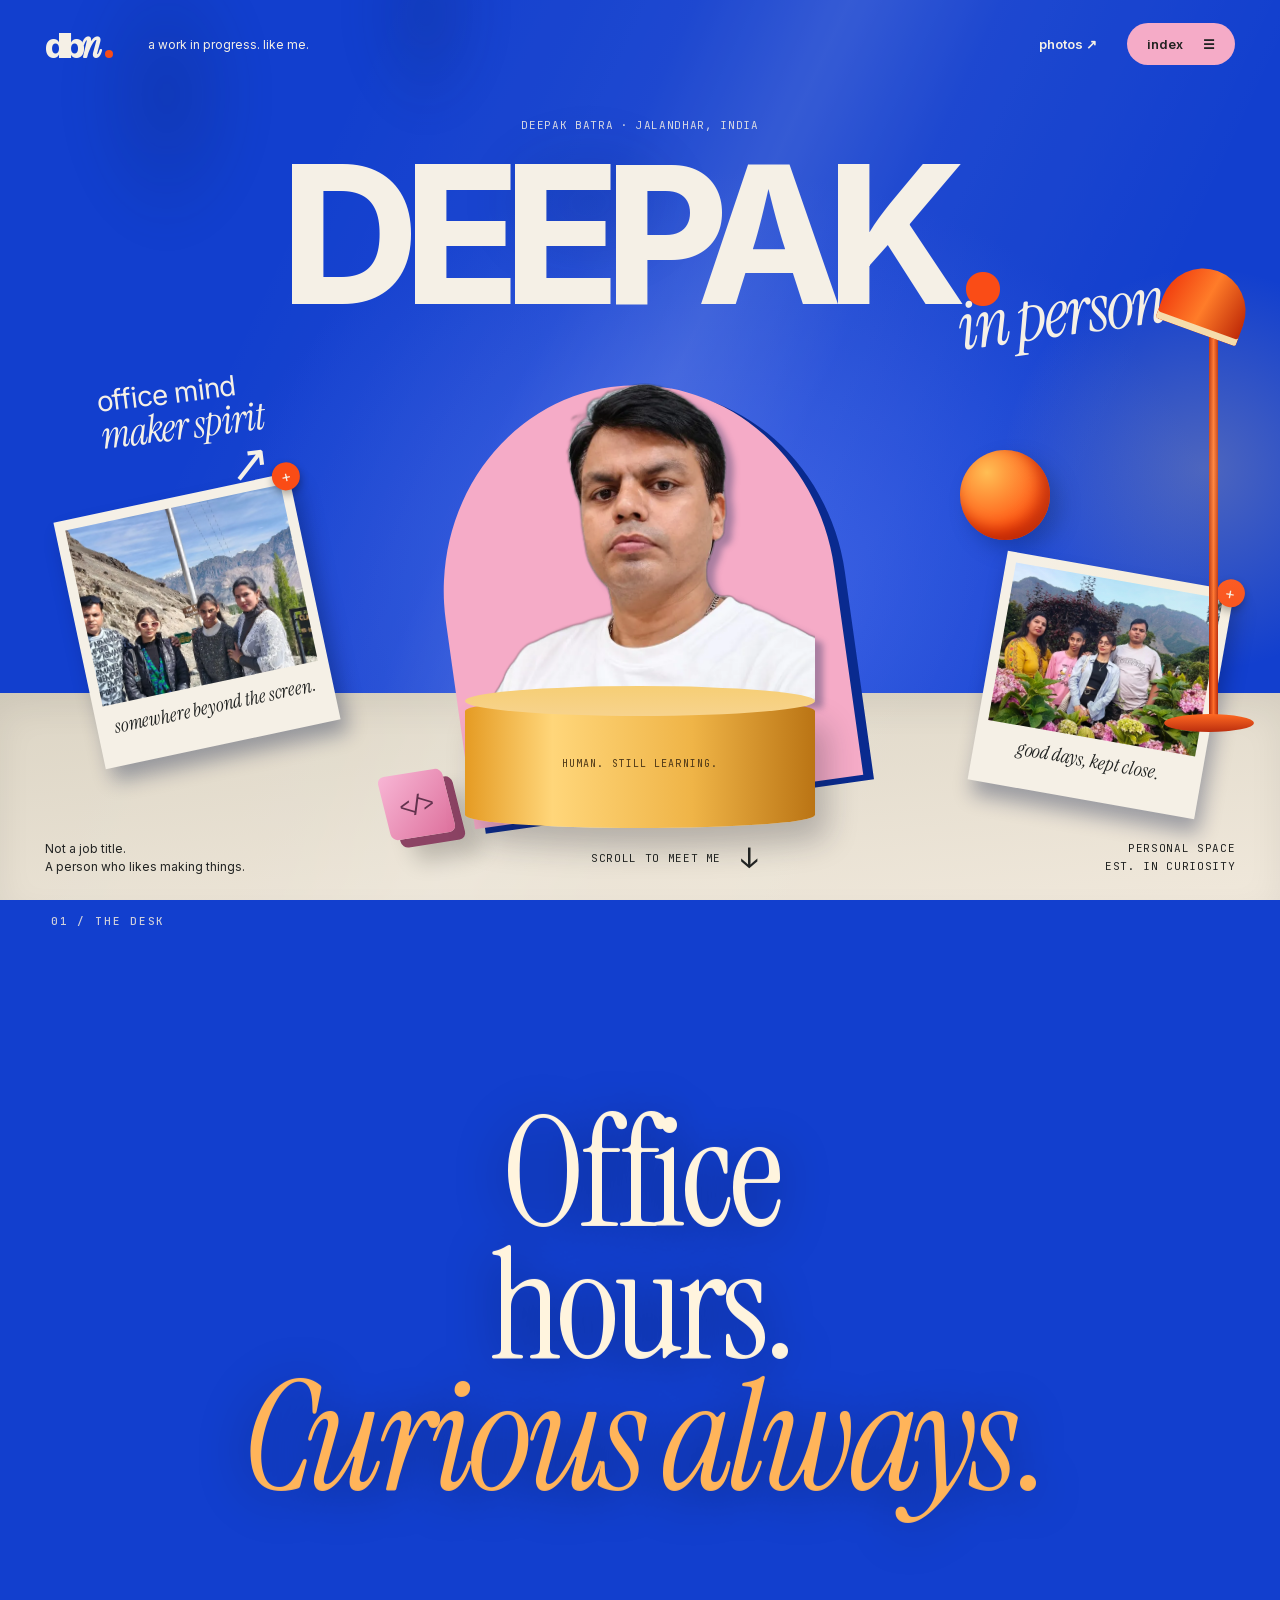
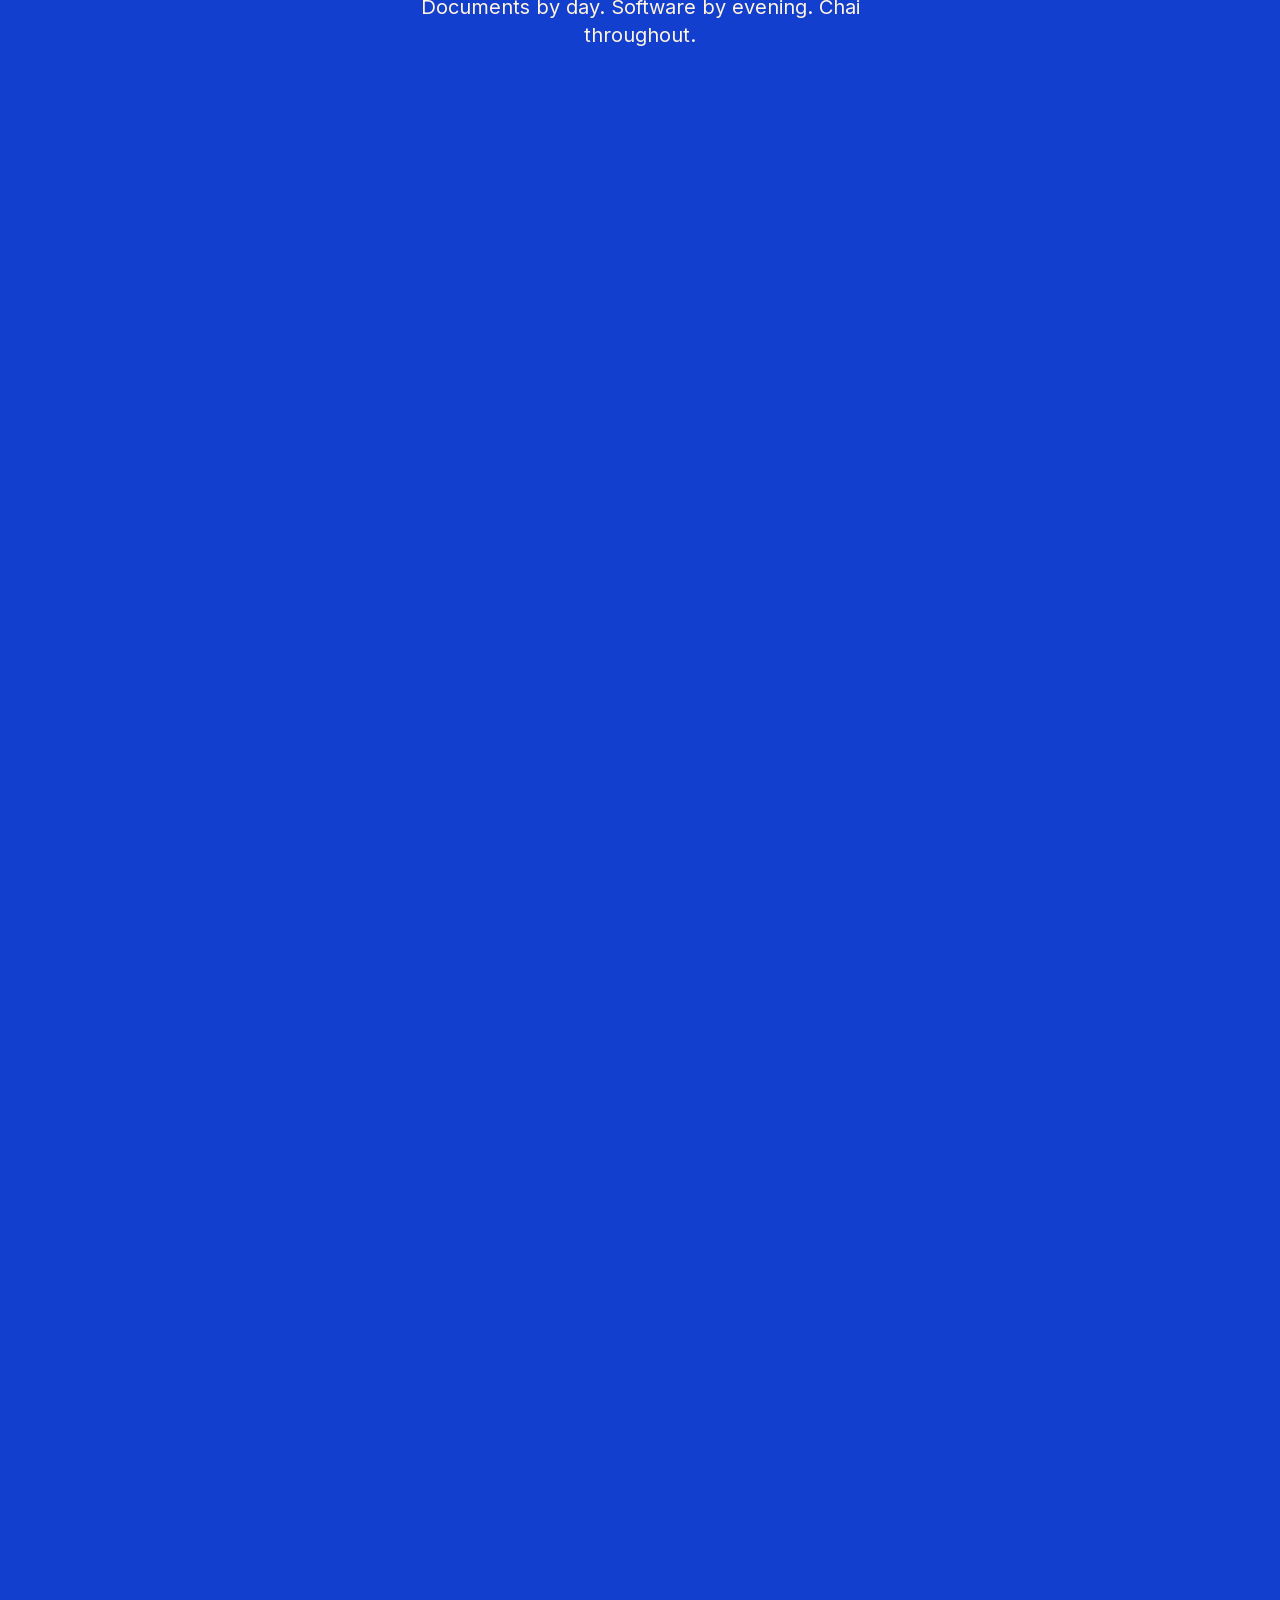
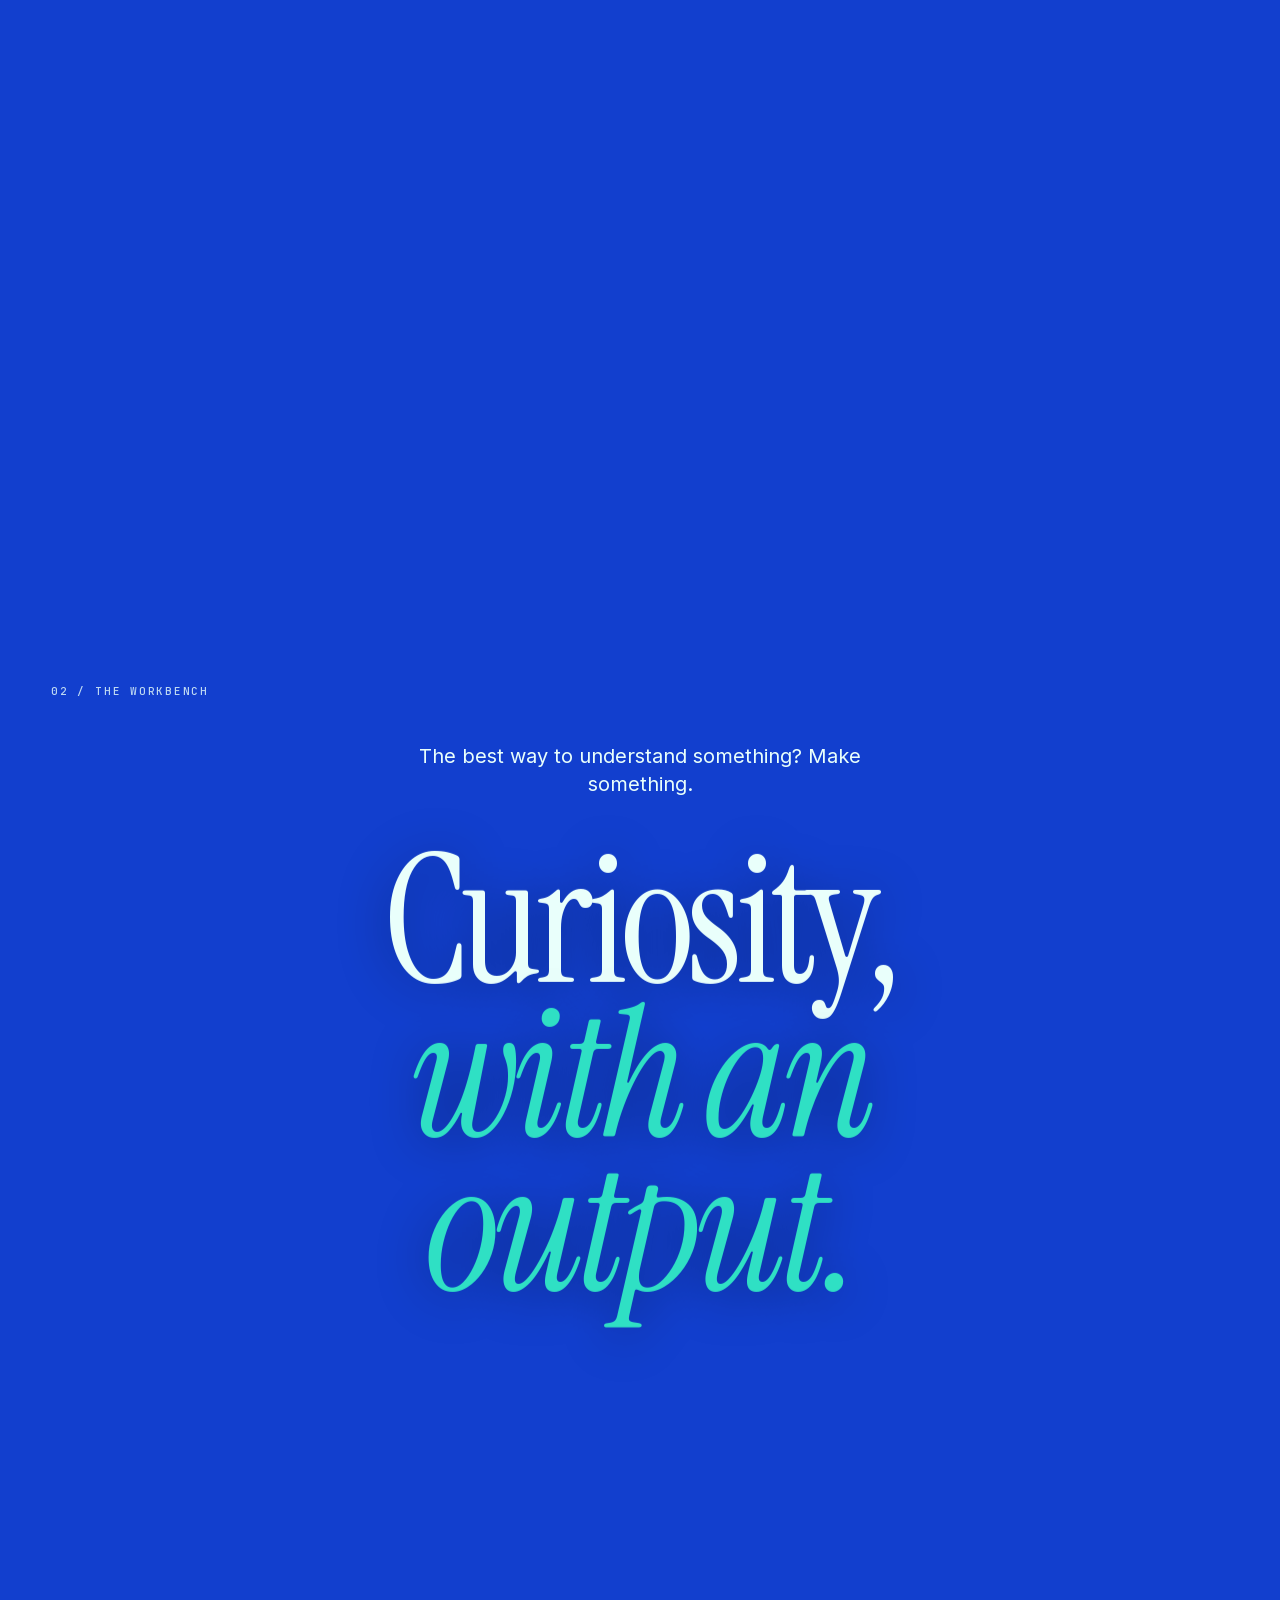
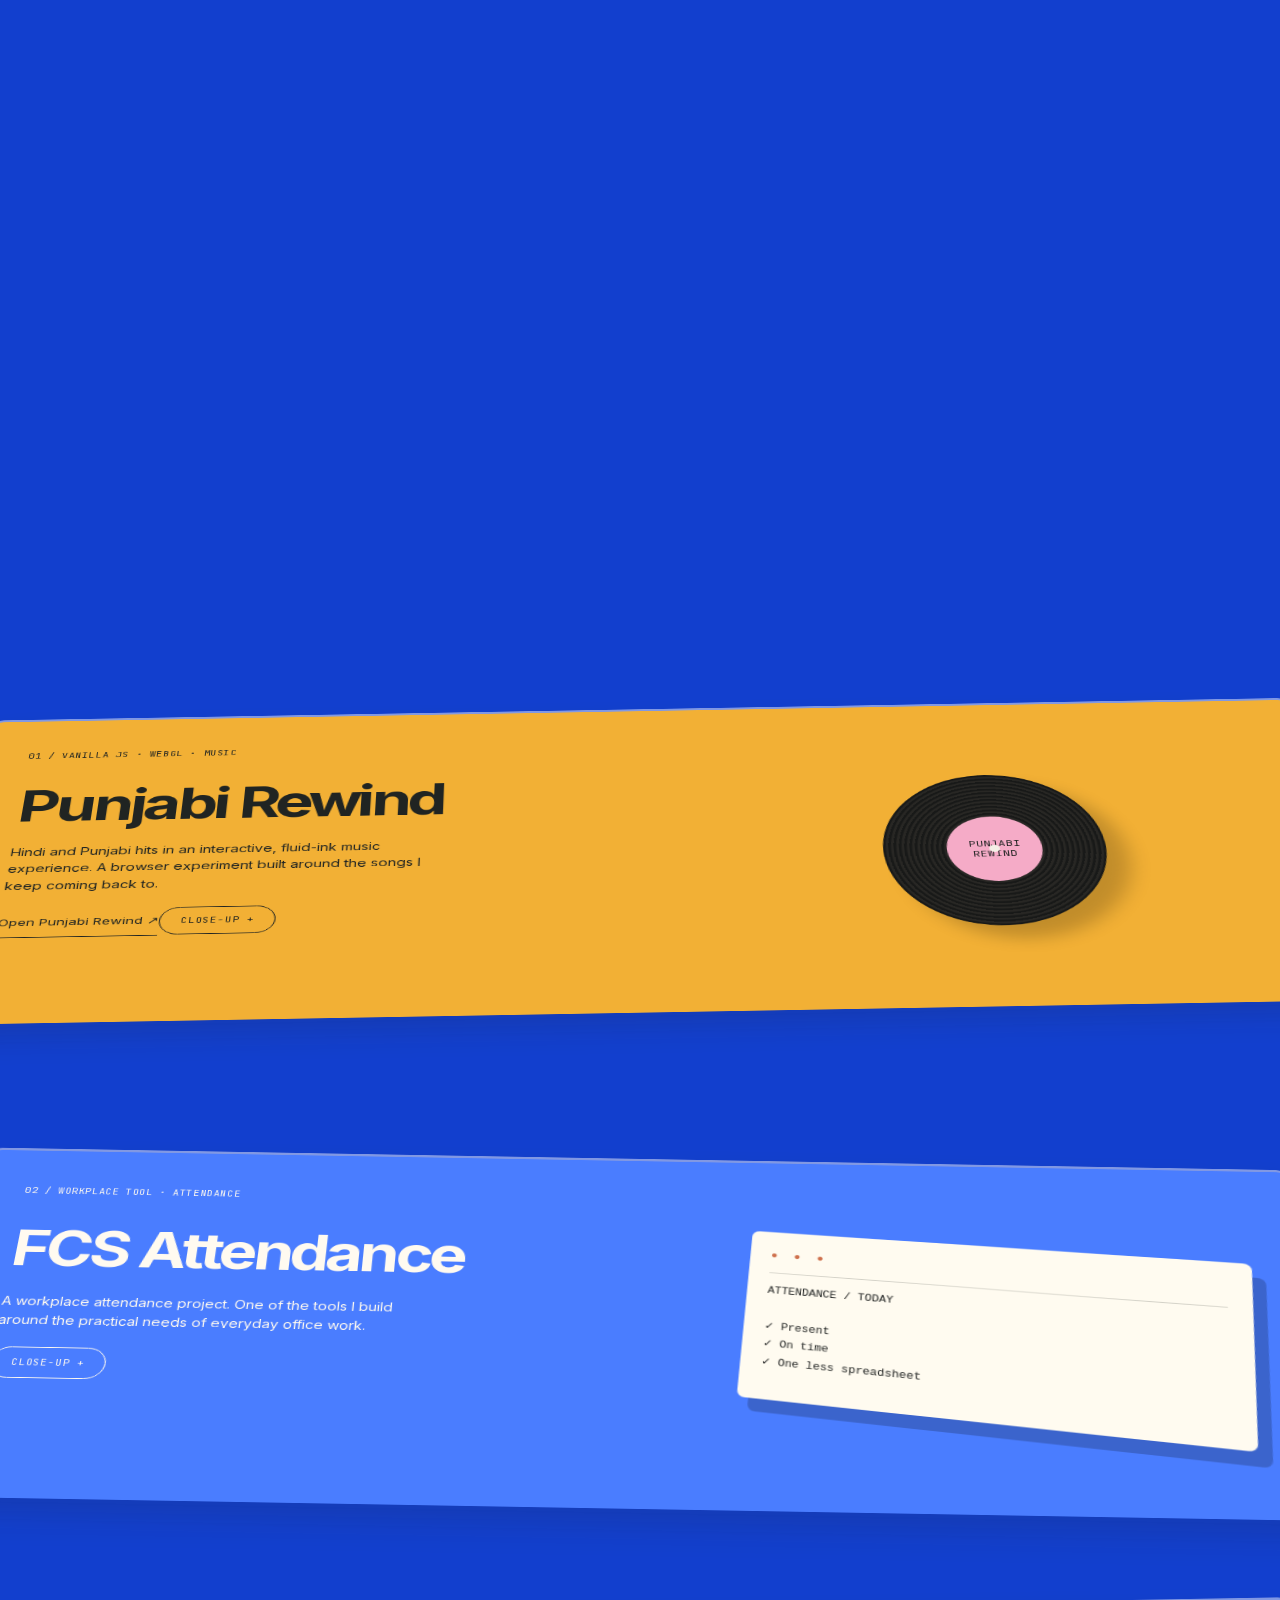
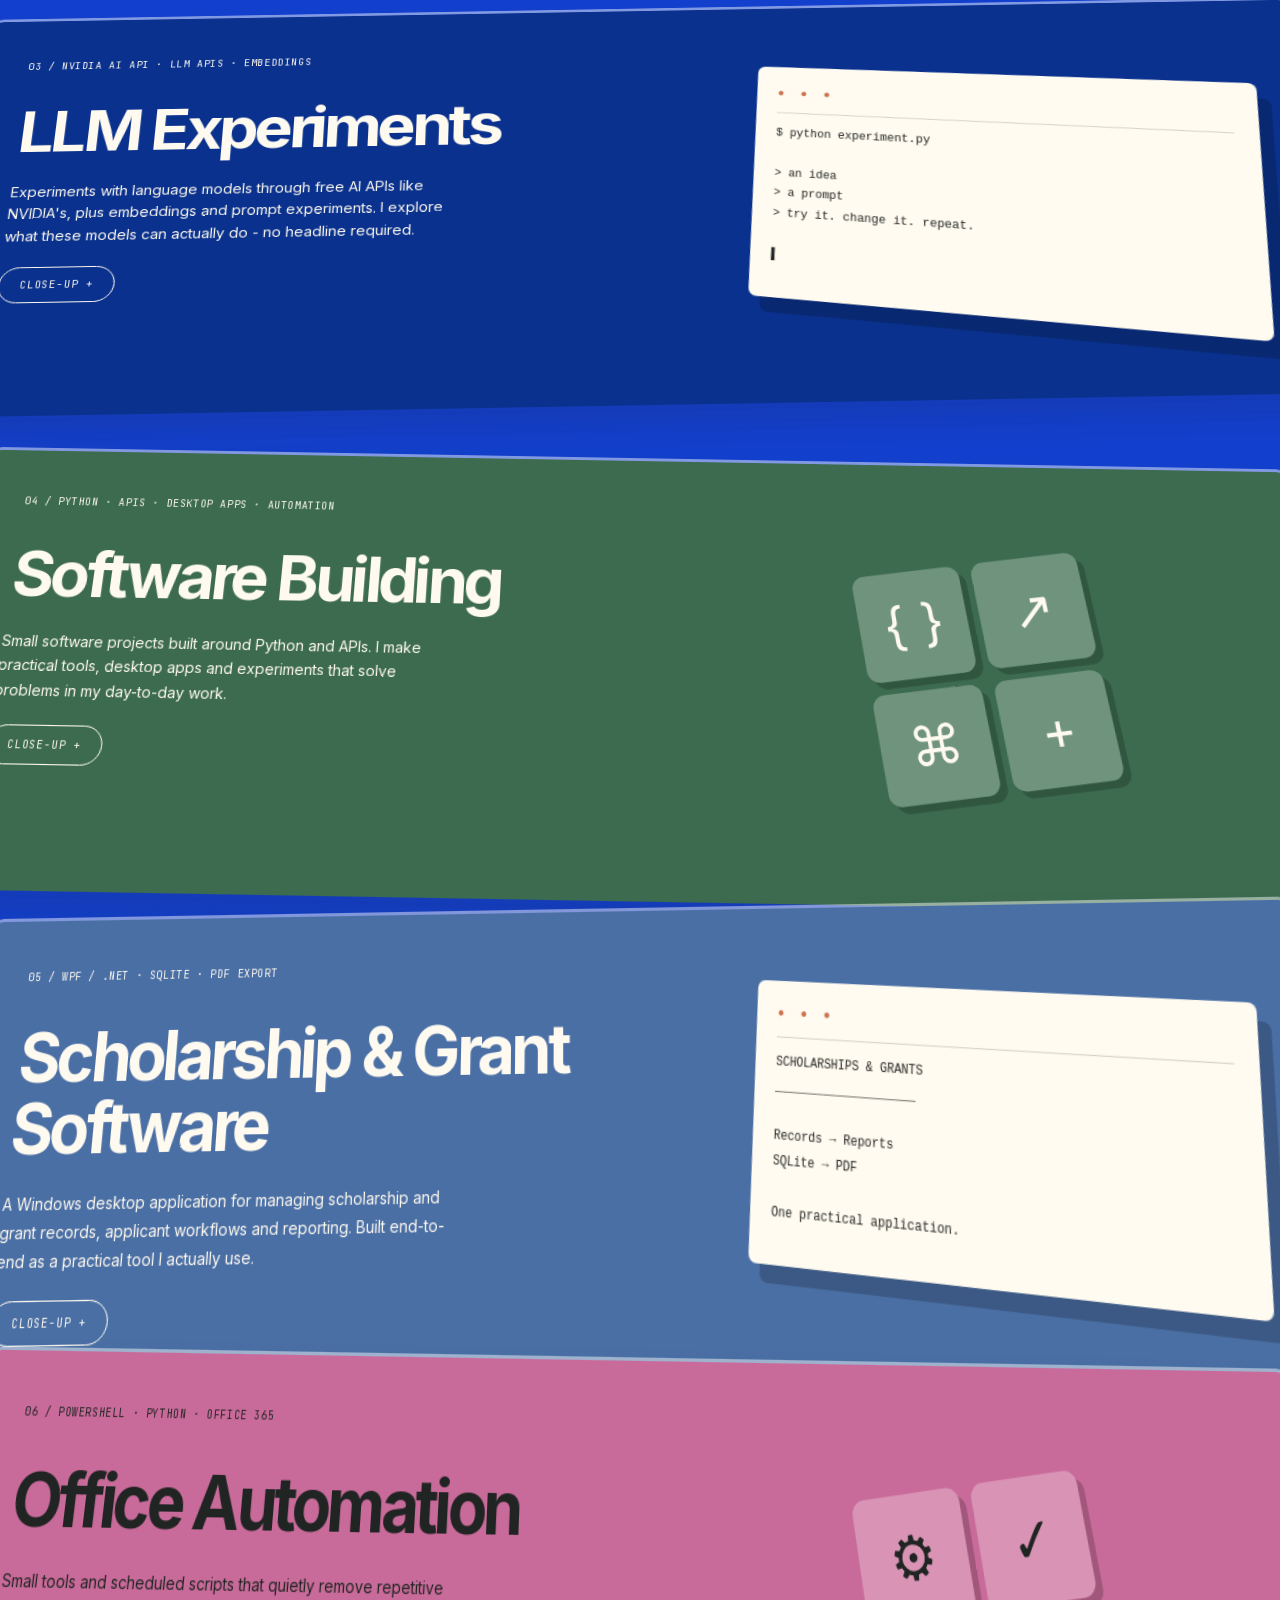
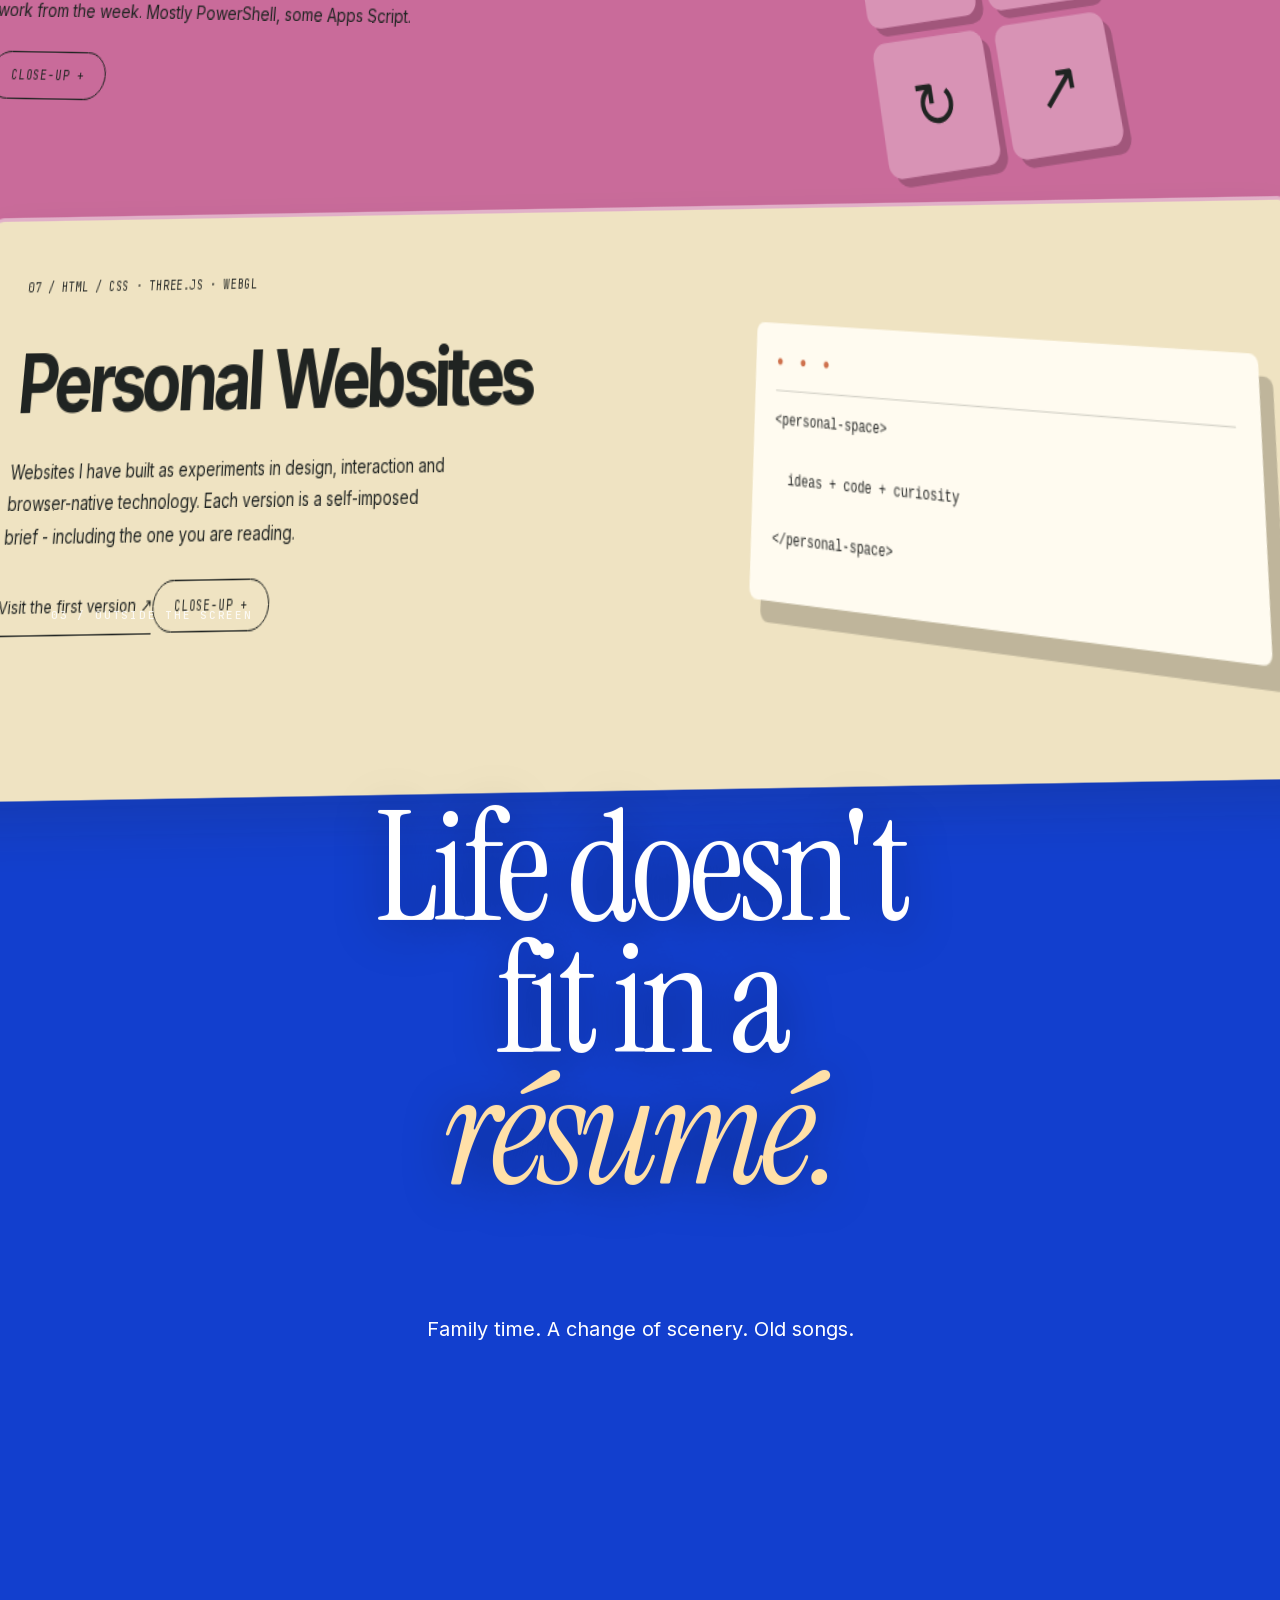
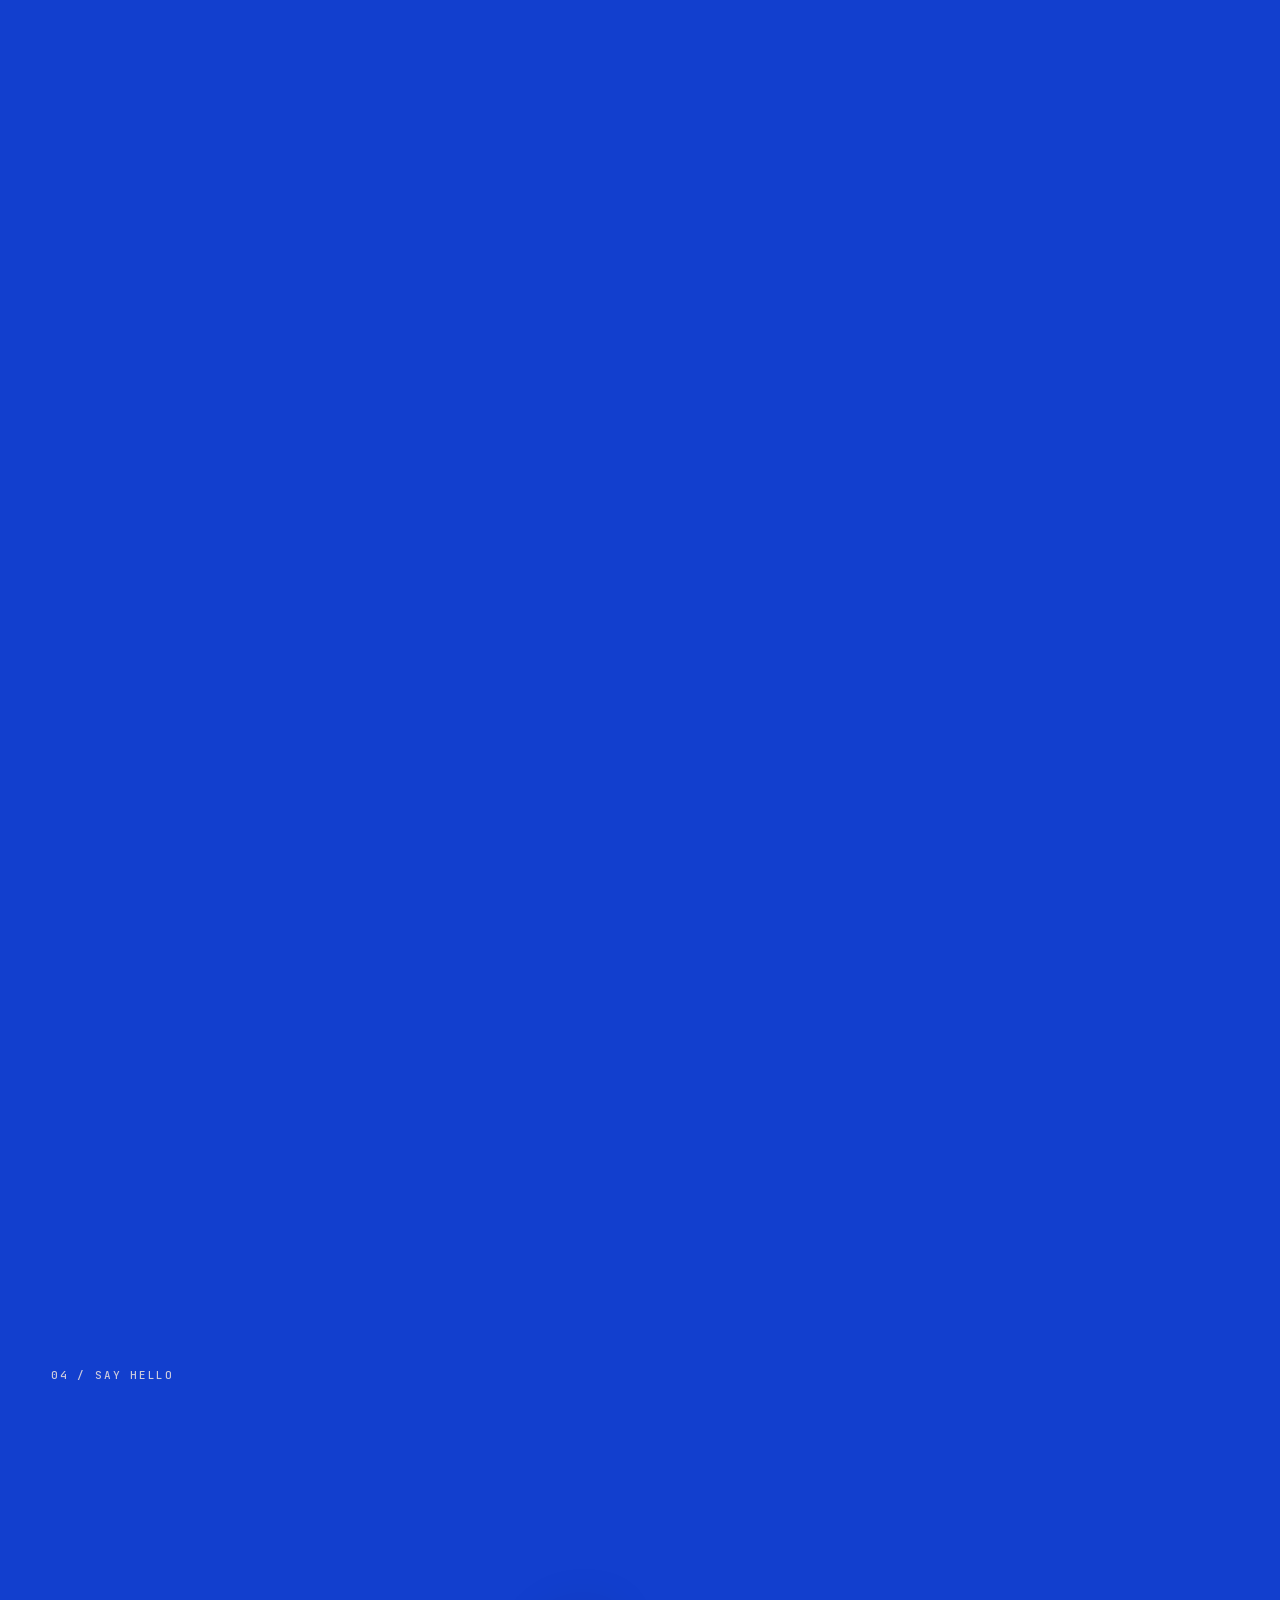
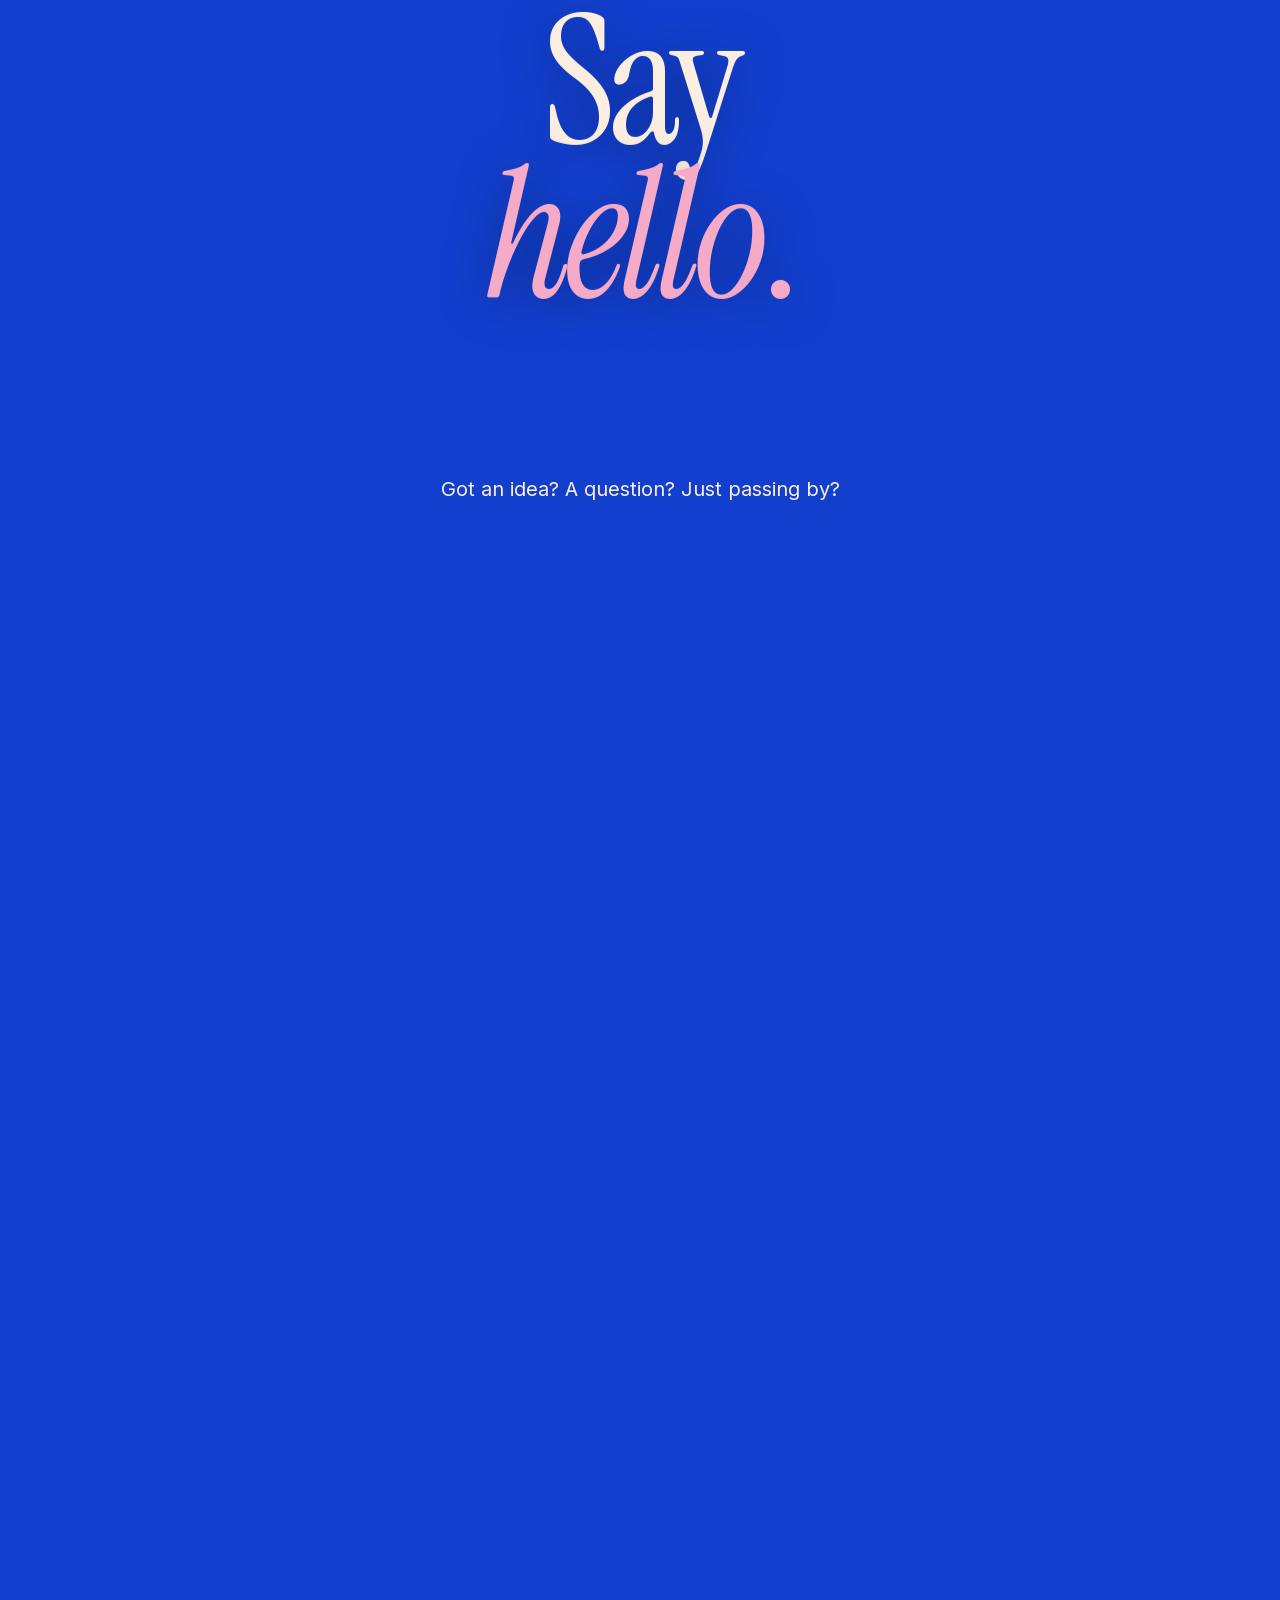
==== commit 4e6e7888: "Refactor sections in index.html for layout changes" ====
--- a/index.html
+++ b/index.html
@@ -117,7 +117,7 @@
 </div>
 <div class="hero-bottom"><p>Not a job title.<br>A person who likes making things.</p><a href="#about" class="scroll-link">SCROLL TO MEET ME <span>↓</span></a><span class="edition">PERSONAL SPACE<br>EST. IN CURIOSITY</span></div>
 </section>
-<section id="about" class="scn"><div class="st st-desk" style="height:430vh"><div class="st-stage">
+<section id="about" class="scn"><div class="st st-desk" style="height:330vh"><div class="st-stage">
 <span class="st-tag">01 / THE DESK</span>
 <h2 class="st-giant st-center" data-r="0,.01,.16,.36">Office<br>hours.<br><em>Curious always</em><span class="dot">.</span></h2>
 <p class="st-sub" data-r="0,.01,.08,.2">Documents by day. Software by evening. Chai throughout.</p>
@@ -126,14 +126,14 @@
 <div class="st-sheet st-s2" data-r=".62,.82"><div class="paper"><span>NOTES FROM THE DESK</span><p class="lead">Documents by day.<br>Software by evening.<br>Chai throughout.</p><p>My everyday work covers finance, Excel, payments, grants, scholarships and reports. I love my work. I also like finding a better way to do the repetitive bits.</p><p>Outside office hours, I build with Python and APIs, try language models, and make small tools for real problems. Curiosity does the rest.</p></div></div>
 <div class="st-chips" data-r=".84,1"><span>PYTHON</span><span>OFFICE 365</span><span>APIs</span><span>POWERSHELL</span><span>LINUX</span><span>AI EXPERIMENTS</span></div>
 </div></div></section>
-<section id="work" class="work scn"><div class="st st-work" style="height:240vh"><div class="st-stage">
+<section id="work" class="work scn"><div class="st st-work" style="height:170vh"><div class="st-stage">
 <span class="st-tag">02 / THE WORKBENCH</span>
 <h2 class="st-giant st-center" data-r="0,.01,.62,.95">Curiosity,<br><em>with an<br>output.</em></h2>
 <p class="st-sub" data-r="0,.01,.3,.6">The best way to understand something? Make something.</p>
 <div class="st-term" data-r=".05,.2,.62,.9"><b>$</b> ls ~/projects <i>6 tools, all in use</i><span class="caret"></span></div>
 <span class="st-cue" data-r="0,.01,.1,.2">scroll ↓</span>
 </div></div><div id="work-deck" class="work-deck"></div></section>
-<section id="life" class="scn"><div class="st st-life" style="height:600vh"><div class="st-stage">
+<section id="life" class="scn"><div class="st st-life" style="height:440vh"><div class="st-stage">
 <span class="st-tag">03 / OUTSIDE THE SCREEN</span>
 <h2 class="st-giant st-center" data-r="0,.01,.1,.24">Life doesn't<br>fit in a<br><em>résumé.</em></h2>
 <p class="st-sub" data-r="0,.01,.06,.16">Family time. A change of scenery. Old songs.</p>
@@ -143,7 +143,7 @@
 <div class="st-print" style="--rot:-2deg" data-r=".62,.76,.8,.88"><b class="st-bigword">little things</b><a href="gallery.html"><img src="gallery-22.webp" alt="An evening by a colourful fountain"></a><small>03 / the little things</small></div>
 <div class="st-home" data-r=".86,.98"><span>31.3260° N / 75.5762° E</span><p>Made of many things.<br><em>Rooted in Jalandhar.</em></p><span>ਜਲੰਧਰ · ਪੰਜਾਬ · INDIA</span><a class="pill" href="gallery.html">All photographs ↗</a></div>
 </div></div></section>
-<section id="contact" class="scn"><div class="st st-hello" style="height:300vh"><div class="st-stage">
+<section id="contact" class="scn"><div class="st st-hello" style="height:230vh"><div class="st-stage">
 <span class="st-tag">04 / SAY HELLO</span>
 <h2 class="st-giant st-center" data-r="0,.01,.2,.4">Say<br><em>hello</em><span class="dot">.</span></h2>
 <p class="st-sub" data-r="0,.01,.15,.3">Got an idea? A question? Just passing by?</p>
--- a/world.css
+++ b/world.css
@@ -51,9 +51,9 @@
 body.w-ready .scn{position:relative;z-index:1;background:transparent;padding:0;margin:0}
 .st{position:relative;--ink:#fff4de;--acc:#ffb45a;color:var(--ink)}
 .st-desk{--ink:#fff4de;--acc:#ffb45a}.st-work{--ink:#e9fffb;--acc:#2fe0c4}.st-life{--ink:#fff;--acc:#ffe0a8}.st-hello{--ink:#fbeee0;--acc:#f5abc7}
-.st-stage{position:sticky;top:0;height:100vh;height:100svh;overflow:hidden}
+.st-stage{position:sticky;top:var(--hh,64px);height:calc(100vh - var(--hh,64px));height:calc(100svh - var(--hh,64px));overflow:hidden}
 .st-stage>*{--i:1;--o:0}
-.st-tag{position:absolute;left:max(16px,4vw);top:84px;font:500 11px/1 Mono,ui-monospace,monospace;letter-spacing:.16em;opacity:.8;z-index:3}
+.st-tag{position:absolute;left:max(16px,4vw);top:16px;font:500 11px/1 Mono,ui-monospace,monospace;letter-spacing:.16em;opacity:.8;z-index:3}
 .st-giant{position:absolute;left:0;right:0;top:50%;margin:0;padding:0 5vw;font:400 clamp(70px,24vw,300px)/.86 Instrument,Georgia,serif;letter-spacing:-.035em;text-align:center;text-shadow:0 6px 50px #0006;
  opacity:calc(1 - var(--o)*1.05);transform:translate3d(0,calc(-50% - var(--o)*9vh),0) scale(calc(1 + var(--o)*.9));filter:blur(calc(var(--o)*8px));will-change:transform,opacity}
 .st-giant em{color:var(--acc);font-style:italic}
@@ -106,3 +106,6 @@
 @media (min-width:900px){.st-giant{font-size:clamp(120px,17vw,300px)}.st-work .st-giant{font-size:clamp(100px,14vw,240px)}.st-sheet{width:560px}.st-term{top:calc(50% + 17vw)}}
 @media (prefers-reduced-motion:reduce){.st{height:auto!important}.st-stage{position:relative;height:auto;min-height:100svh;overflow:visible;padding:100px 5vw 40px}.st-stage>*{position:relative!important;left:auto!important;top:auto!important;transform:none!important;opacity:1!important;filter:none!important;margin:20px auto!important;width:auto;max-width:560px}.st-bigword{display:none}}
 @media (min-width:900px){.st-desk .st-giant{font-size:clamp(100px,12vw,220px)}.st-life .st-giant{font-size:clamp(100px,12vw,220px)}.st-hello .st-giant{font-size:clamp(100px,14vw,260px)}}
+.st-work .st-sub{bottom:auto;top:8vh}
+html,body{overflow-x:clip}
+@media (min-width:900px){.st-sub{bottom:7vh}.st-cue{display:none}}
